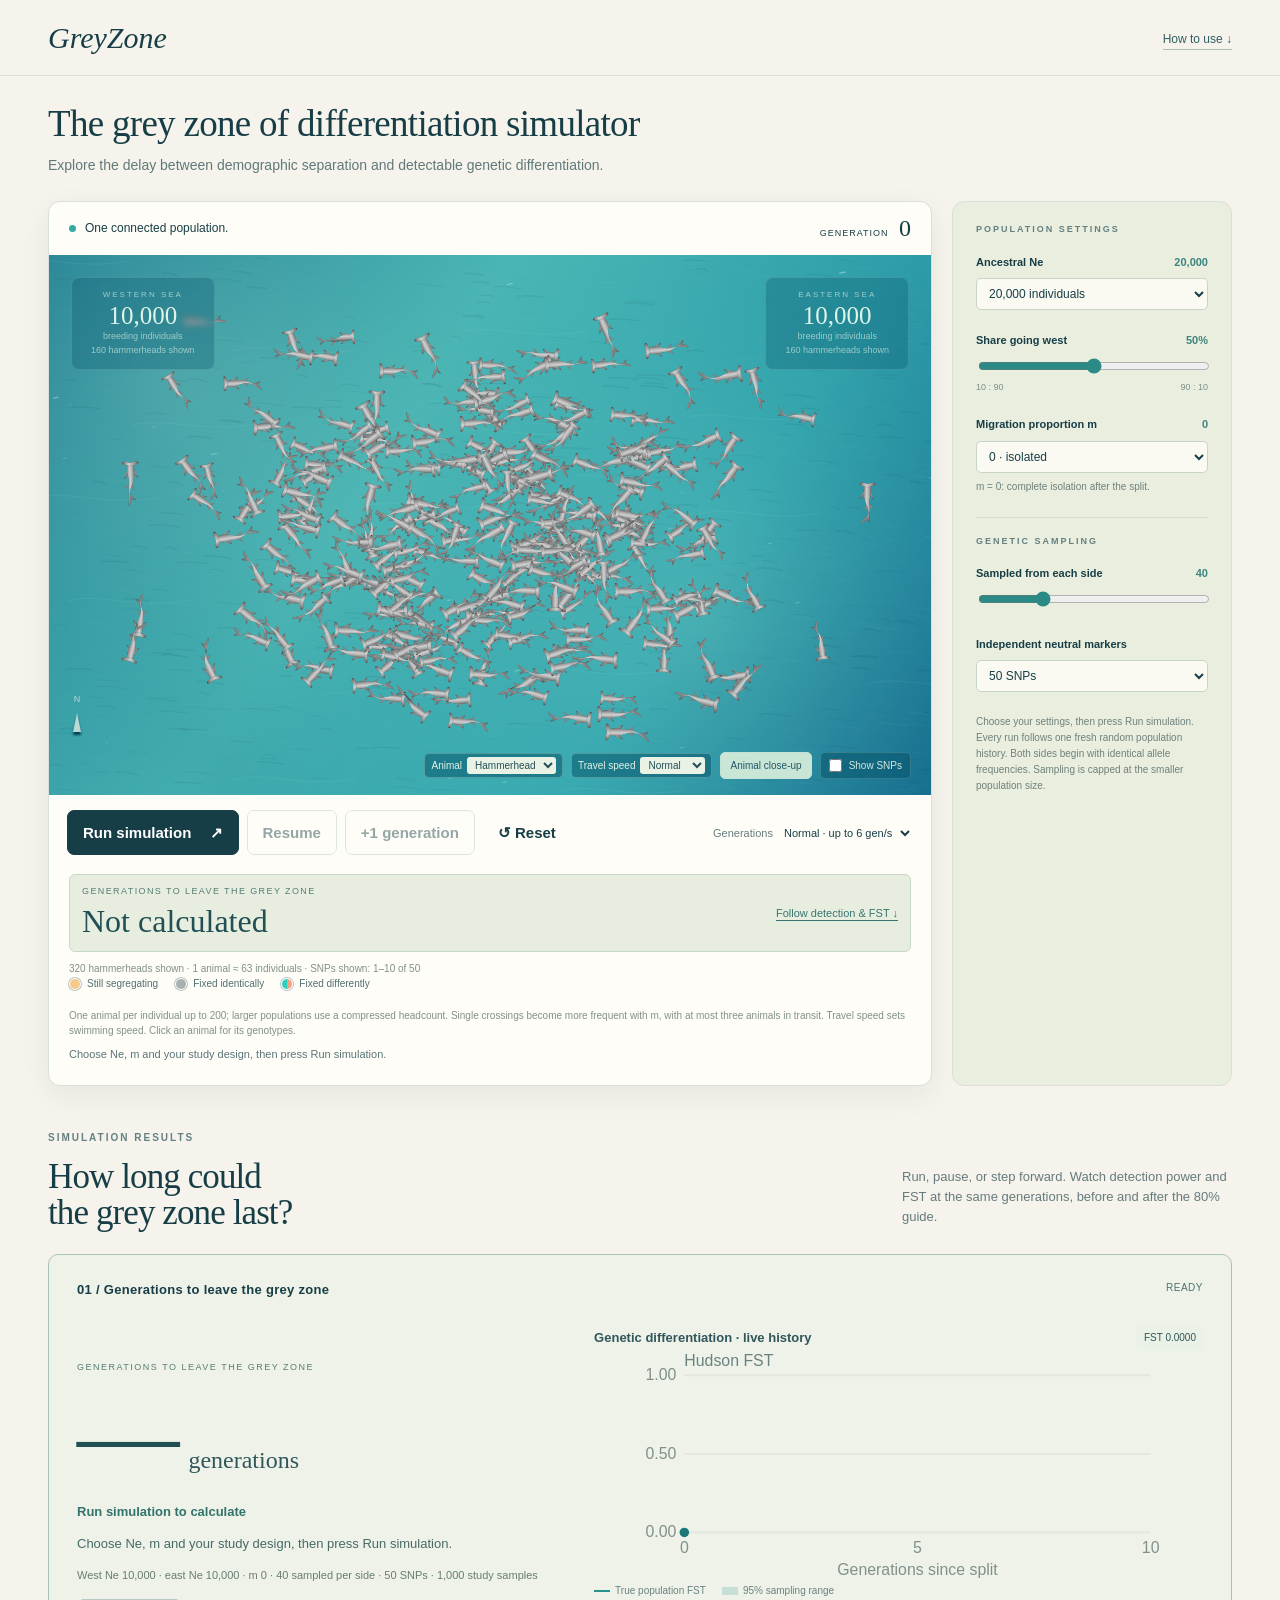
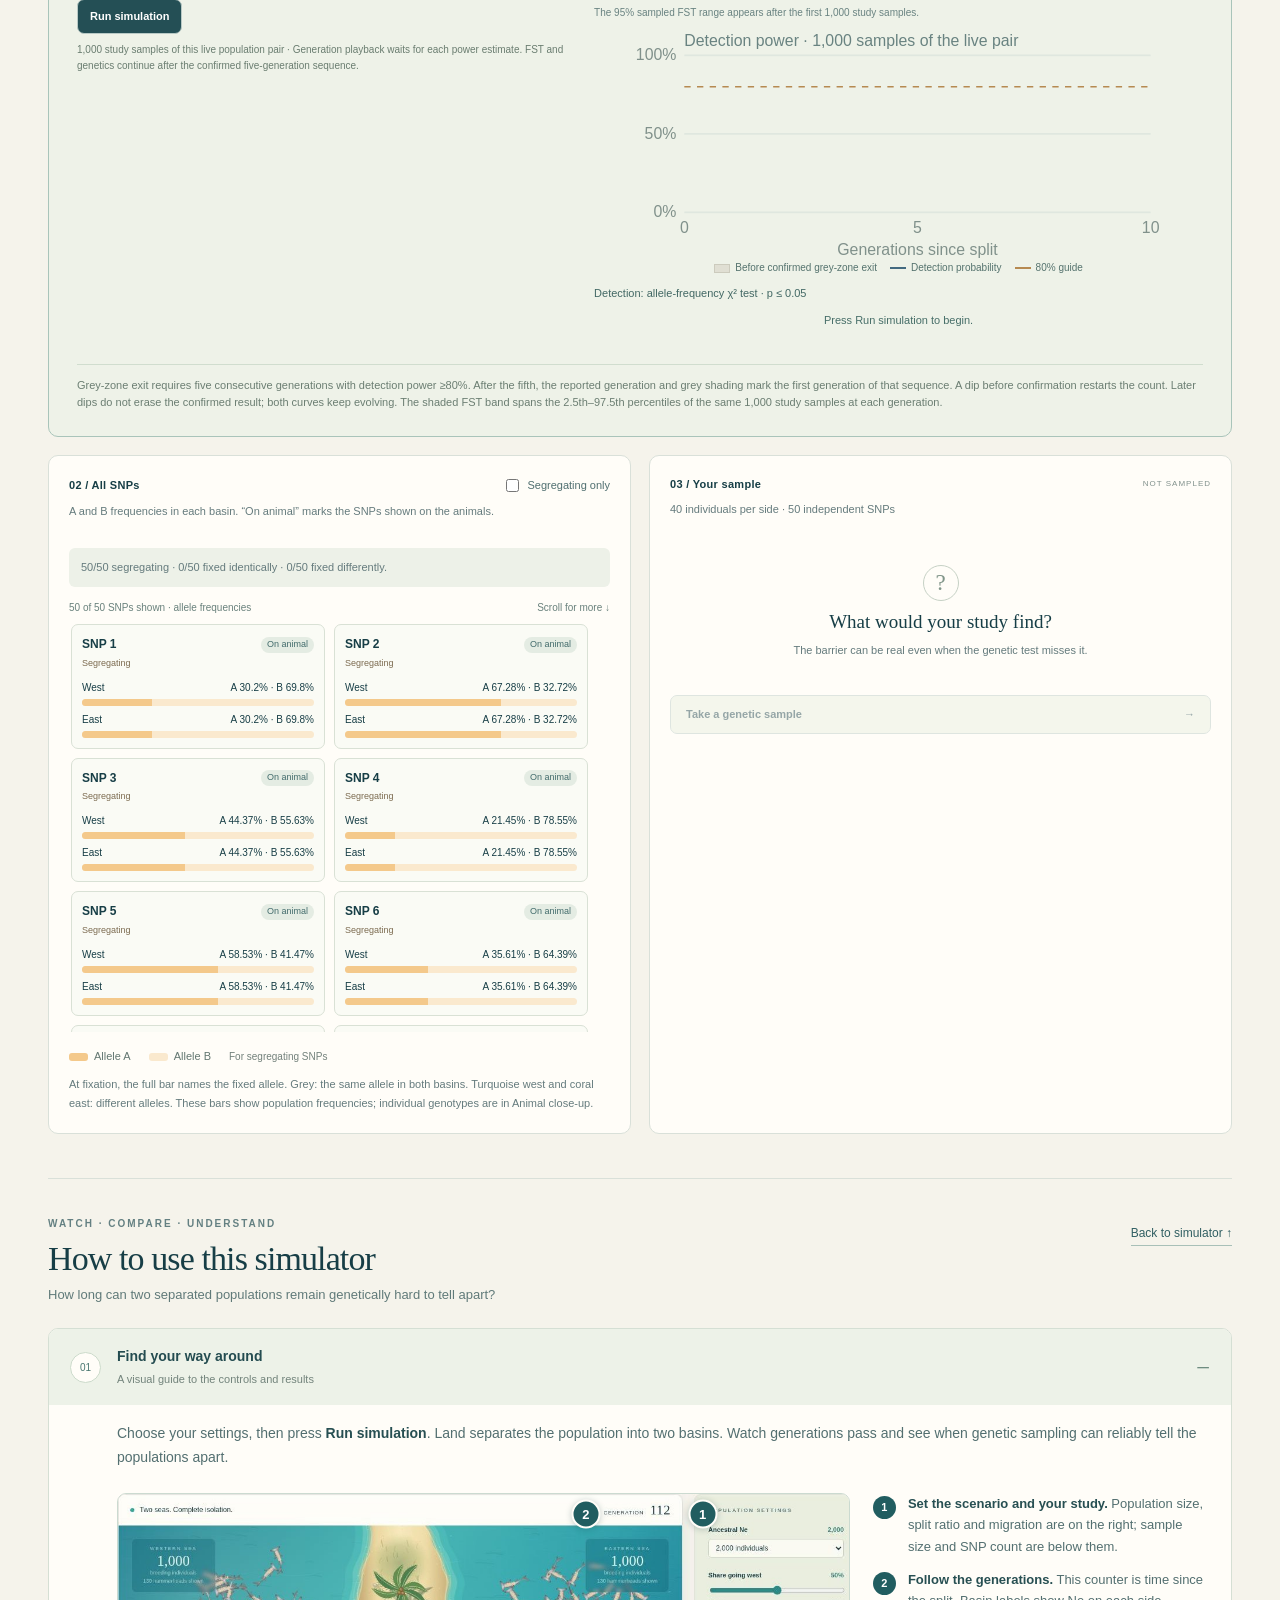
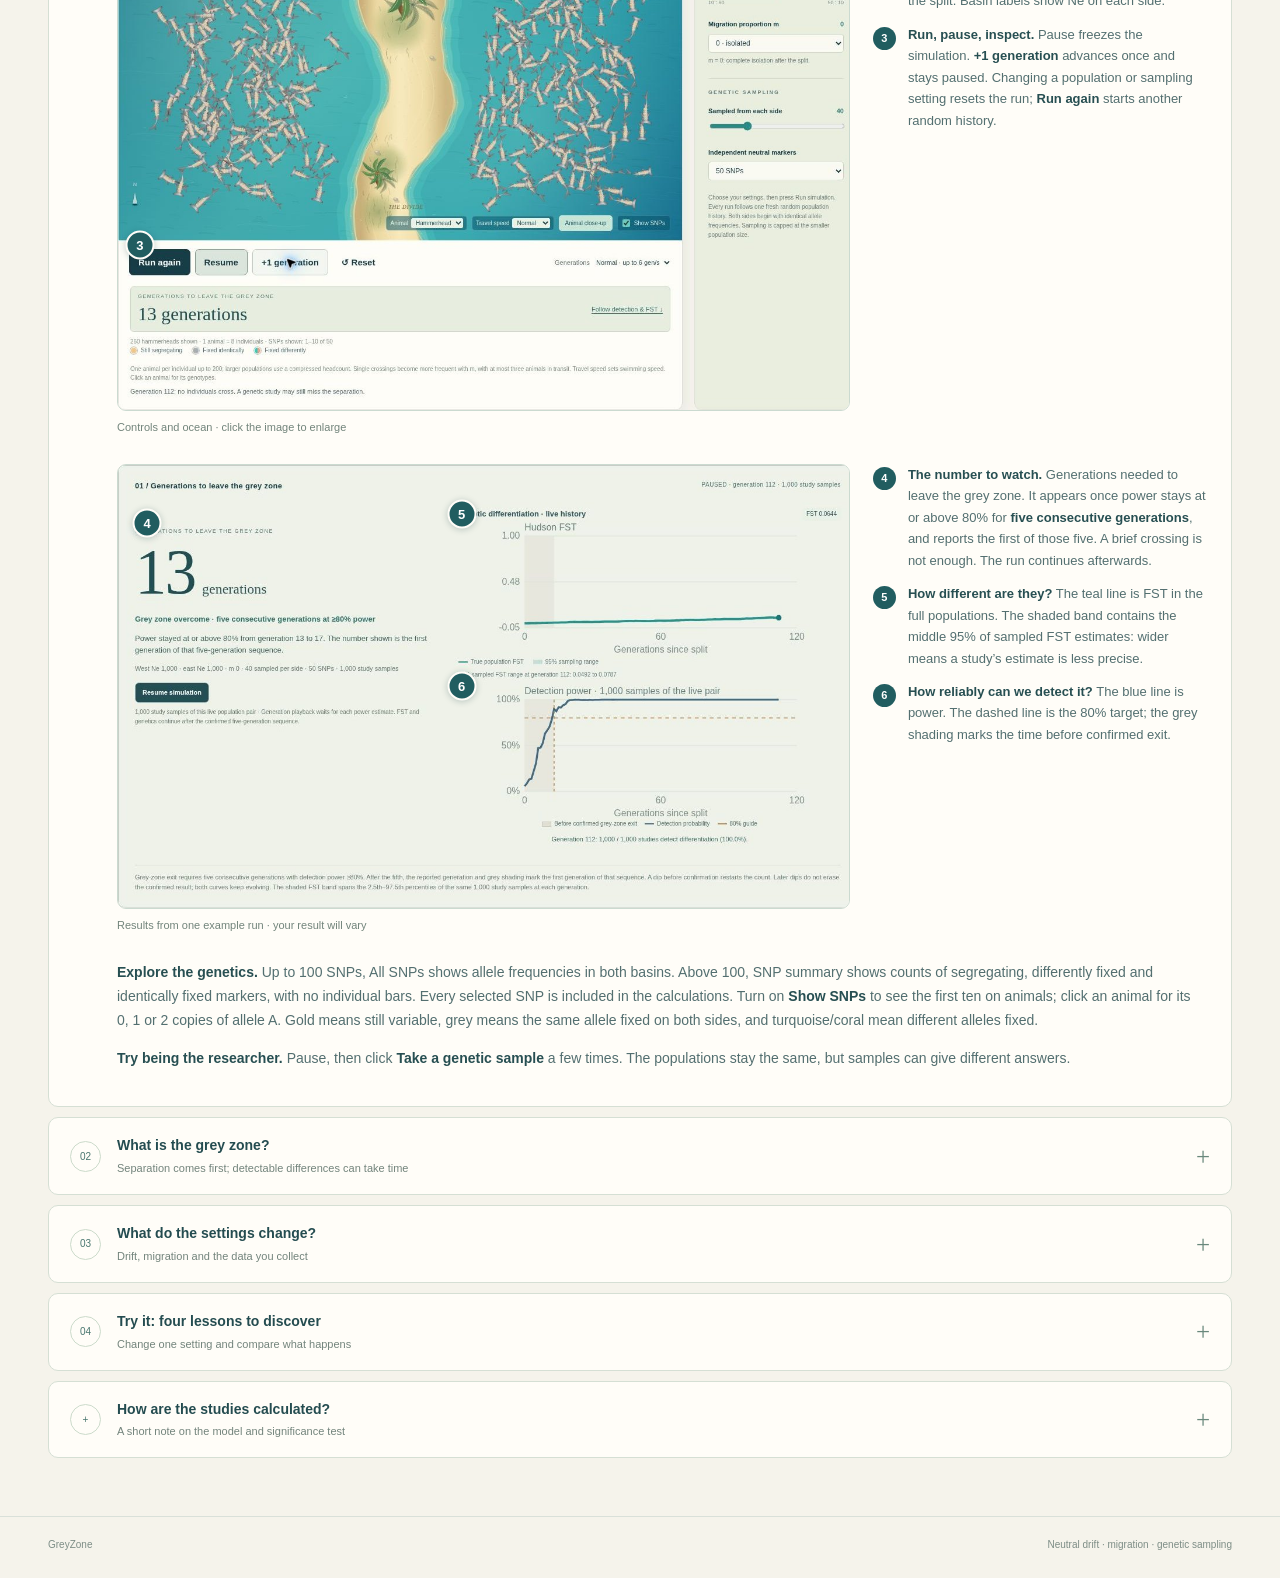
==== docs/index.html @ d9a4ea5d "Speed up repeated studies with prepared binomial draws and cached test contributions" ====
<!doctype html>
<html lang="en"><head><meta charset="utf-8"><meta name="viewport" content="width=device-width,initial-scale=1"><title>GreyZone — Population differentiation</title><meta name="description" content="Explore genetic differentiation after a population split, with neutral drift, migration and repeated genetic sampling."><link rel="stylesheet" href="styles.css?v=prepared-studies-23"><script src="model.js?v=first-snps-18" defer></script><script src="population-display.js?v=first-snps-18" defer></script><script src="shark-character.js?v=first-snps-18" defer></script><script src="fish-character.js?v=first-snps-18" defer></script><script src="marine-life.js?v=first-snps-18" defer></script><script src="animal-cache.js?v=first-snps-18" defer></script><script src="island-scene.js?v=first-snps-18" defer></script><script src="swim-motion.js?v=first-snps-18" defer></script><script src="ocean-scene.js?v=first-snps-18" defer></script><script src="power-result.js?v=first-snps-18" defer></script><script src="app.js?v=prepared-studies-23" defer></script></head>
<body><header><a class="brand" href="#">GreyZone</a><nav aria-label="Help"><a class="guide-link" href="#how-to">How to use ↓</a></nav></header>
<main><section class="sim-intro" id="simulator"><h1>The grey zone of differentiation simulator</h1><p>Explore the delay between demographic separation and detectable genetic differentiation.</p></section>
<div class="experiment"><section class="world"><div class="world-head"><div><span class="live-dot"></span><span id="phase">One connected population.</span></div><span class="generation">GENERATION <strong id="generation">0</strong></span></div><div class="sea"><canvas id="scene" role="img" aria-label="An ocean seen from above, with grey sharks swimming freely. A sandy landmass can rise to separate the sea, with a coconut palm on it."></canvas><div class="pop-label left"><span>WESTERN SEA</span><strong id="n1">10,000</strong><small>breeding individuals</small><small id="shown-west"></small></div><div class="pop-label right"><span>EASTERN SEA</span><strong id="n2">10,000</strong><small>breeding individuals</small><small id="shown-east"></small></div><div id="barrier-label" class="barrier-label" hidden>THE DIVIDE</div><div id="channel-label" class="channel-label" hidden>channel open</div><div class="ocean-compass" aria-hidden="true"><span>N</span><i></i></div><div class="sea-caption"><div class="ocean-tools"><label class="travel-control">Animal <select id="shark-design" aria-label="Animal species"><option value="hammer" selected>Hammerhead</option><option value="classic">Classic shark</option><option value="turtle">Sea turtle</option><option value="surgeon">Blue tang</option><option value="tuna">Tuna</option><option value="orca">Orca</option><option value="seal">Harbour seal</option></select></label><label class="travel-control">Travel speed <select id="travel-speed" aria-label="Animal travel speed"><option value="0.6">Relaxed</option><option value="0.95" selected>Normal</option><option value="1.6">Fast</option></select></label><button id="meet-shark" type="button" class="meet-shark" aria-pressed="false">Animal close-up</button><label class="marker-toggle"><input type="checkbox" id="show-markers"> Show SNPs</label></div></div></div><div class="playbar"><button id="split" class="primary">Run simulation <span>↗</span></button><button id="play" disabled>Play</button><button id="step" disabled>+1 generation</button><button id="reset" class="quiet">↺ Reset</button><label class="speed-label">Generations <select id="speed" aria-label="Generation playback speed"><option value="1.5">Slow · up to 1.5 gen/s</option><option value="6" selected>Normal · up to 6 gen/s</option><option value="25">Fast · up to 25 gen/s</option></select></label></div><div class="detection-summary"><div><span class="duration-label">GENERATIONS TO LEAVE THE GREY ZONE</span><strong id="power-scene-time">Not calculated</strong></div><a href="#detection-result">Follow detection & FST ↓</a></div><p id="display-scale" class="scene-footnote"></p><div class="snp-colour-legend"><span><i class="snp-swatch variable"></i> Still segregating</span><span><i class="snp-swatch shared"></i> Fixed identically</span><span><i class="snp-swatch opposite"></i> Fixed differently</span></div><p class="scene-footnote">One animal per individual up to 200; larger populations use a compressed headcount. Single crossings become more frequent with m, with at most three animals in transit. Travel speed sets swimming speed. Click an animal for its genotypes.</p><p id="story" class="story" aria-live="polite">Choose Ne, m and your study design. Run simulation starts a fresh random split history and live power estimate.</p></section>
<aside class="settings"><p class="eyebrow">POPULATION SETTINGS</p><div class="control"><label for="total">Ancestral Ne <output id="total-out"></output></label><select id="total"><option value="10">10 individuals</option><option value="20">20 individuals</option><option value="50">50 individuals</option><option value="100">100 individuals</option><option value="200">200 individuals</option><option value="500">500 individuals</option><option value="1000">1,000 individuals</option><option value="2000">2,000 individuals</option><option value="5000">5,000 individuals</option><option value="10000">10,000 individuals</option><option value="20000" selected>20,000 individuals</option><option value="50000">50,000 individuals</option><option value="100000">100,000 individuals</option><option value="200000">200,000 individuals</option><option value="500000">500,000 individuals</option></select></div><div class="control"><label for="ratio">Share going west <output id="ratio-out">50%</output></label><input id="ratio" type="range" min="10" max="90" step="10" value="50"><div class="ends"><span>10 : 90</span><span>90 : 10</span></div></div><div class="control"><label for="migration">Migration proportion m <output id="migration-out">0</output></label><select id="migration"><option value="0.000000">0 · isolated</option><option value="0.000001">0.000001 · 0.0001%</option><option value="0.000010">0.00001 · 0.001%</option><option value="0.000100">0.0001 · 0.01%</option><option value="0.001000">0.001 · 0.1%</option><option value="0.005000">0.005 · 0.5%</option><option value="0.010000">0.01 · 1%</option><option value="0.050000">0.05 · 5%</option><option value="0.100000">0.1 · 10%</option><option value="0.250000">0.25 · 25%</option><option value="0.500000">0.5 · 50%</option></select><p id="migration-note">Fraction of each population replaced by migrants per generation. 0 ≤ m &lt; 1.</p></div><div class="rule"></div><p class="eyebrow">GENETIC SAMPLING</p><div class="control"><label for="sample-size">Sampled from each side <output id="sample-out">40</output></label><input id="sample-size" type="range" min="1" max="150" step="1" value="40"></div><div class="control"><label for="loci">Independent neutral markers</label><select id="loci"><option value="1">1 SNP</option><option value="5">5 SNPs</option><option value="10">10 SNPs</option><option value="20">20 SNPs</option><option value="50" selected>50 SNPs</option><option value="100">100 SNPs</option><option value="200">200 SNPs</option><option value="500">500 SNPs</option><option value="750">750 SNPs</option><option value="1000">1,000 SNPs</option></select></div><p class="setting-note">Choose your settings, then press Run simulation. Every run follows one fresh random population history. Both sides begin with identical allele frequencies. Sampling is capped at the smaller population size.</p></aside></div>
<section class="evidence"><div class="section-title"><div><p class="eyebrow">SIMULATION RESULTS</p><h2>How long could<br>the grey zone last?</h2></div><p>Run, pause, or step forward. Watch detection power and FST at the same generations, before and after the 80% guide.</p></div><div class="evidence-grid"><article id="detection-result" class="panel power-panel"><div class="panel-top"><h3>01 / Generations to leave the grey zone</h3><span id="power-progress" class="muted" aria-live="polite">READY</span></div><div class="power-layout"><div class="power-answer"><p class="power-kicker">GENERATIONS TO LEAVE THE GREY ZONE</p><div class="duration-number"><strong id="power-time" class="power-time" aria-live="polite">—</strong><span id="power-unit" class="power-unit">generations</span></div><p id="power-status" class="power-status" aria-live="polite">Run simulation to calculate</p><p id="power-meaning" class="power-meaning">Choose Ne, m and your study design, then press Run simulation.</p><p id="power-design" class="power-design"></p><div class="power-actions"><button id="calculate-power">Run simulation</button></div><p id="power-note" class="power-note">1,000 study samples from the live pair follow the live clock. The curve continues after detection.</p></div><div class="power-figure"><div class="live-fst-heading"><strong>Genetic differentiation · live history</strong><span class="metric" id="fst-value">FST 0.0000</span></div><div id="fst-chart" class="chart" role="img" aria-label="Live-history FST over generations"></div><div class="fst-legend"><span><i class="fst-line-key"></i> True population FST</span><span><i class="fst-range-key"></i> 95% sampling range</span></div><p id="fst-interval" class="fst-interval"></p><div id="power-chart" class="chart" role="img" aria-label="Estimated probability of detecting differentiation across generations"></div><div class="power-legend"><span><i class="power-key grey"></i> Before confirmed grey-zone exit</span><span><i class="power-key curve"></i> Detection probability</span><span><i class="power-key target"></i> 80% guide</span></div><p class="detection-test">Detection: allele-frequency χ² test · p ≤ 0.05</p><p id="power-now" class="power-now">The live generation waits for 1,000 study samples from the same populations.</p></div></div><p class="power-caveat">Grey-zone exit requires five consecutive generations with detection power ≥80%. After the fifth, the reported generation and grey shading mark the first generation of that sequence. A dip before confirmation restarts the count. Later dips do not erase the confirmed result; both curves keep evolving. The shaded FST band spans the 2.5th–97.5th percentiles of the same 1,000 study samples at each generation.</p></article><article class="panel snp-panel" id="snp-panel"><div class="panel-top"><h3 id="snp-panel-title">02 / All SNPs</h3><label class="snp-filter" id="snp-filter-control"><input type="checkbox" id="segregating-only"> Segregating only</label></div><p id="snp-intro">A and B frequencies in each basin. “On animal” marks the SNPs shown on the animals.</p><p id="sorting-status" class="snp-summary" aria-live="polite"></p><div id="snp-state-summary" class="snp-aggregate" role="group" aria-label="Counts of SNP states across all selected markers" hidden><div class="snp-total" id="snp-summary-total"></div><div class="snp-state-count"><i class="state-ball segregating" aria-hidden="true"></i><div><strong id="snp-segregating-count">0</strong><span>Segregating</span><small>Variable within at least one population</small></div></div><div class="snp-state-count"><i class="state-ball opposite" aria-hidden="true"></i><div><strong id="snp-opposite-count">0</strong><span>Fixed differently</span><small>Different alleles fixed on the two sides</small></div></div><div class="snp-state-count"><i class="state-ball shared" aria-hidden="true"></i><div><strong id="snp-shared-count">0</strong><span>Fixed identically</span><small>The same allele fixed on both sides</small></div></div></div><div id="snp-details"><div class="snp-list-heading"><span id="snp-list-count"></span><span>Scroll for more ↓</span></div><div id="snp-frequencies" class="snp-grid" role="region" aria-label="Allele frequencies for all SNPs" tabindex="0"></div><p id="snp-empty" class="snp-empty" hidden>No segregating SNPs at this generation.</p><div class="frequency-key"><span><i class="frequency-swatch allele-a"></i> Allele A</span><span><i class="frequency-swatch allele-b"></i> Allele B</span><span class="frequency-key-note">For segregating SNPs</span></div><p class="snp-help">At fixation, the full bar names the fixed allele. Grey: the same allele in both basins. Turquoise west and coral east: different alleles. These bars show population frequencies; individual genotypes are in Animal close-up.</p></div></article><article class="panel sample-panel"><div class="panel-top"><h3>03 / Your sample</h3><span id="sample-generation" class="muted">NOT SAMPLED</span></div><p id="sample-description">40 individuals per side · 50 independent SNPs</p><div class="sample-result" id="sample-result"><span class="sample-icon">?</span><strong>What would your study find?</strong><p>The barrier can be real even when the genetic test misses it.</p></div><button id="take-sample" class="sample-button" disabled>Take a genetic sample <span>→</span></button><div id="sample-history" class="sample-history" aria-live="polite"></div></article></div></section>
<section class="tutorial" id="how-to" aria-labelledby="tutorial-title">
<div class="tutorial-heading"><div><p class="eyebrow">WATCH · COMPARE · UNDERSTAND</p><h2 id="tutorial-title">How to use this simulator</h2><p>How long can two separated populations remain genetically hard to tell apart?</p></div><a class="guide-return" href="#simulator">Back to simulator ↑</a></div>
<details class="guide-step" open><summary><span class="guide-number" aria-hidden="true">01</span><span><strong>Find your way around</strong><small>A visual guide to the controls and results</small></span></summary>
<div class="guide-body">
<p>Choose your settings, then press <strong>Run simulation</strong>. Land separates the population into two basins. Watch generations pass and see when genetic sampling can reliably tell the populations apart.</p>
<div class="guide-walkthrough"><figure class="guide-screen"><a href="assets/tutorial/interface.jpg" target="_blank" rel="noopener" aria-label="Enlarge the simulator controls screenshot"><img src="assets/tutorial/interface.jpg" width="1252" height="885" loading="lazy" alt="Simulator ocean and controls, with numbered labels for settings, generation counter and playback buttons."><span class="guide-pin" style="left:80%;top:4%" aria-hidden="true">1</span><span class="guide-pin" style="left:64%;top:4%" aria-hidden="true">2</span><span class="guide-pin" style="left:3%;top:68%" aria-hidden="true">3</span></a><figcaption>Controls and ocean · click the image to enlarge</figcaption></figure>
<ol class="guide-callouts">
<li><strong>Set the scenario and your study.</strong> Population size, split ratio and migration are on the right; sample size and SNP count are below them.</li>
<li><strong>Follow the generations.</strong> This counter is time since the split. Basin labels show Ne on each side.</li>
<li><strong>Run, pause, inspect.</strong> Pause freezes the simulation. <strong>+1 generation</strong> advances once and stays paused. Changing a population or sampling setting resets the run; <strong>Run again</strong> starts another random history.</li>
</ol></div>
<div class="guide-walkthrough"><figure class="guide-screen"><a href="assets/tutorial/results.jpg" target="_blank" rel="noopener" aria-label="Enlarge the results screenshot"><img src="assets/tutorial/results.jpg" width="1252" height="758" loading="lazy" alt="Results from one example run, showing the detected grey-zone duration, population FST with sampling range, and detection power crossing the 80 percent guide."><span class="guide-pin" style="left:4%;top:13%" aria-hidden="true">4</span><span class="guide-pin" style="left:47%;top:11%" aria-hidden="true">5</span><span class="guide-pin" style="left:47%;top:50%" aria-hidden="true">6</span></a><figcaption>Results from one example run · your result will vary</figcaption></figure>
<ol class="guide-callouts" start="4">
<li><strong>The number to watch.</strong> Generations needed to leave the grey zone. It appears once power stays at or above 80% for <strong>five consecutive generations</strong>, and reports the first of those five. A brief crossing is not enough. The run continues afterwards.</li>
<li><strong>How different are they?</strong> The teal line is FST in the full populations. The shaded band contains the middle 95% of sampled FST estimates: wider means a study’s estimate is less precise.</li>
<li><strong>How reliably can we detect it?</strong> The blue line is power. The dashed line is the 80% target; the grey shading marks the time before confirmed exit.</li>
</ol></div>
<p><strong>Explore the genetics.</strong> Up to 100 SNPs, All SNPs shows allele frequencies in both basins. Above 100, SNP summary shows counts of segregating, differently fixed and identically fixed markers, with no individual bars. Every selected SNP is included in the calculations. Turn on <strong>Show SNPs</strong> to see the first ten on animals; click an animal for its 0, 1 or 2 copies of allele A. Gold means still variable, grey means the same allele fixed on both sides, and turquoise/coral mean different alleles fixed.</p>
<p><strong>Try being the researcher.</strong> Pause, then click <strong>Take a genetic sample</strong> a few times. The populations stay the same, but samples can give different answers.</p>
</div></details>
<details class="guide-step"><summary><span class="guide-number" aria-hidden="true">02</span><span><strong>What is the grey zone?</strong><small>Separation comes first; detectable differences can take time</small></span></summary>
<div class="guide-body">
<p><strong>Before separation,</strong> the two regions form one connected population. Individuals move between them, so they are not demographically independent.</p>
<p><strong>After complete separation (m = 0),</strong> each population depends on its own reproduction and survival rather than immigration from the other. They are <strong>demographically independent</strong>, but initially still have identical allele frequencies.</p>
<p>Genetic drift gradually creates differences. Those differences may remain too small for a study to detect reliably. <strong>This delay between demographic independence and detectable genetic differentiation is the grey zone.</strong> Its duration depends on how populations evolve and how we sample them.</p>
<p>When migration continues, the populations remain partly connected. Limited exchange can maintain genetic similarity even when their demographic dynamics are largely independent. A small migration fraction alone does not establish demographic independence.</p>
<dl class="guide-terms">
<div><dt>FST measures differentiation</dt><dd>Near 0, the gene pools have similar allele frequencies. Higher values mean stronger differentiation. At 1, variation within populations is absent while some SNPs differ between them; other SNPs may be fixed identically.</dd></div>
<div><dt>Power measures detection</dt><dd>Each generation, 1,000 studies sample the populations using your chosen individuals and SNPs. Power of 80% means about 800 detect a significant difference. It describes repeated studies, not how confident one particular result is.</dd></div>
<div><dt>The grey zone is the detection lag</dt><dd>After isolation, populations can be demographically independent while their neutral genetic differences remain difficult to detect. Here we track the wait until the five-generation 80% power criterion is met.</dd></div>
<div><dt>Small differences can be detectable</dt><dd>There is no universal FST threshold for significance. With enough data, even a small difference can be detected reliably. Differentiation and the ability to detect it are different quantities.</dd></div>
</dl>
<h3 class="guide-test-title">How does a study detect differentiation?</h3>
<p>Each study compares allele counts between the populations using an <strong>approximate Pearson chi-square test</strong>, combining evidence across the independent SNPs. It asks whether the differences are larger than expected from sampling alone if the populations had identical allele frequencies. A study detects a significant difference when <strong>p ≤ 0.05</strong>.</p>
<p><strong>FST measures the amount of differentiation; the test assesses the evidence for a difference.</strong> Power is the percentage of the 1,000 studies obtaining a significant result.</p>
<p class="guide-takeaway"><strong>A barrier need not produce an immediate genetic signal.</strong> A non-significant result does not prove populations are connected. Conversely, a significant difference alone does not prove demographic independence.</p>
</div></details>
<details class="guide-step"><summary><span class="guide-number" aria-hidden="true">03</span><span><strong>What do the settings change?</strong><small>Drift, migration and the data you collect</small></span></summary>
<div class="guide-body">
<table class="guide-parameters"><caption>Ne and m shape the populations; samples and SNPs shape your ability to tell them apart.</caption><thead><tr><th scope="col">Setting</th><th scope="col">What to watch</th></tr></thead><tbody>
<tr><th scope="row">Ancestral Ne</th><td>Effective population size: smaller populations experience stronger random drift. This is the <strong>total before the split</strong>: 100 at 50:50 gives 50 per basin; 50,000 gives 25,000 per basin. Ne need not equal the number of animals counted in nature.</td></tr>
<tr><th scope="row">Share going west</th><td>How the total is divided. An unequal split makes drift stronger on the smaller side.</td></tr>
<tr><th scope="row">Migration m</th><td>The fraction of each basin’s gene pool coming from the other each generation. <strong>0 = no gene flow; 0.01 = 1%</strong>. More exchange generally keeps frequencies closer.</td></tr>
<tr><th scope="row">Sampled from each side</th><td>Individuals in each study, rather than the whole population. More individuals generally give more precise estimates and greater power. The smaller basin limits the sample size.</td></tr>
<tr><th scope="row">Independent neutral markers</th><td>SNPs analysed in each study. More informative, independent markers generally increase power. These markers track neutral genetic variation, not adaptation.</td></tr>
</tbody></table>
<p class="guide-takeaway"><strong>Ne and m work together.</strong> At the same migration fraction, drift is weaker in a large population, so migration can more easily keep the gene pools similar. The same m can therefore give very different outcomes at different Ne.</p>
</div></details>
<details class="guide-step"><summary><span class="guide-number" aria-hidden="true">04</span><span><strong>Try it: four lessons to discover</strong><small>Change one setting and compare what happens</small></span></summary>
<div class="guide-body">
<ol class="guide-experiments">
<li><h3>Tiny versus large populations</h3><p><strong>Compare ancestral Ne = 100 and 50,000.</strong> Use a 50:50 split, m = 0, 20 sampled per side and 20 SNPs. Pause each run around generation 50 and compare FST and power. In the tiny populations, drift should create differences much faster; large populations can stay genetically similar long after isolation. Then continue and watch the detection lag.</p></li>
<li><h3>Let migrants through</h3><p>Set ancestral Ne = <strong>1,000</strong>, 50:50, 20 sampled per side and 20 SNPs. Compare <strong>m = 0, 0.01 and 0.05</strong>. Watch how mixing can hold FST down and delay detection. Try those same fractions at Ne = 50,000: weaker drift makes gene flow harder to overcome. The 80% target may remain unreached.</p></li>
<li><h3>Collect more individuals</h3><p>Use ancestral Ne = <strong>1,000</strong>, 50:50, m = 0 and 20 SNPs. Compare <strong>5 and 100 sampled per side</strong>. Larger samples generally narrow the FST band and reach high power sooner. Collecting more data helps reveal divergence; it does not make the populations diverge faster.</p></li>
<li><h3>Read more of the genome</h3><p>Keep ancestral Ne = <strong>1,000</strong>, 50:50 and m = 0, with 20 sampled per side. Compare <strong>5 and 100 SNPs</strong>. More independent markers generally improve detection. Then reduce the sample to 5: many SNPs do not always compensate for very few individuals.</p></li>
</ol>
<p><strong>Repeat, rather than expect an exact number.</strong> Every run has a new random history. Compare the overall patterns across several runs. For large populations, you can see the lesson before reaching fixation—or even the power target.</p>
<p class="guide-takeaway"><strong>The question to take away:</strong> given this population size, gene flow and study design, how long could isolation remain genetically hard to detect?</p>
</div></details>
<details class="guide-step guide-methods"><summary><span class="guide-number" aria-hidden="true">+</span><span><strong>How are the studies calculated?</strong><small>A short note on the model and significance test</small></span></summary><div class="guide-body">
<p>The simulator follows one pair of neutral diploid populations with constant sizes, independent biallelic SNPs and no mutation. Migration mixes allele frequencies before random drift each generation.</p>
<p>Each of the 1,000 studies draws the selected sample size from each basin and uses all selected SNPs. Sampled FST uses Hudson’s estimator; significance uses an approximate Pearson chi-square test of allele counts at p ≤ 0.05. This is not a permutation test of FST. Power is the fraction of significant studies. Sampling noise can give slightly negative FST estimates, and occasional significant results even at the identical starting state. Very small samples and rare alleles can make the approximate test less reliable.</p>
<p>The FST band spans the 2.5th–97.5th percentiles of those studies. It describes sampling variation around this population history, not the range of possible evolutionary histories.</p>
</div></details>
</section></main><footer><span>GreyZone</span><span>Neutral drift · migration · genetic sampling</span></footer></body></html>
---- docs/styles.css ----
:root{--ink:#173e46;--muted:#657b7d;--paper:#f5f3eb;--teal:#35a9a3;--coral:#e88d76;--line:#d9e0d9;--font:Arial,Helvetica,sans-serif}*{box-sizing:border-box}body{margin:0;background:var(--paper);color:var(--ink);font:15px/1.55 var(--font)}button,select,input{font:inherit}button,a,select,input{touch-action:manipulation}button{cursor:pointer;border:1px solid #b8c9c5;border-radius:7px;padding:10px 15px;background:#fffefa;color:var(--ink);font-weight:600;transition:background .15s}button:hover{background:#e6eee6}button:disabled{cursor:default;opacity:.45}button:focus-visible,a:focus-visible,input:focus-visible,select:focus-visible,summary:focus-visible{outline:3px solid #c77548;outline-offset:4px}header,main,footer{max-width:1440px;margin:auto;padding:0 48px}header{height:94px;display:flex;align-items:center;justify-content:space-between;border-bottom:1px solid var(--line)}.brand{font:italic 30px Georgia,serif;text-decoration:none;color:var(--ink)}.brand span{display:inline-block;font:9px var(--font);letter-spacing:2px;margin-left:22px;color:var(--muted)}.draft{font-size:10px;letter-spacing:1.7px;border:1px solid #cbd5cb;border-radius:30px;padding:5px 12px}.intro{padding:44px 0 34px;display:flex;justify-content:space-between;align-items:center}.eyebrow{font-size:10px;font-weight:bold;letter-spacing:2px;margin:0 0 14px;color:#648082}h1,h2{font:normal 66px/1.03 Georgia,serif;letter-spacing:-2px;margin:0 0 15px}h2{font-size:35px;letter-spacing:-.9px}.lede{font-size:18px;color:#567276;margin:0}.intro-note{display:flex;align-items:center;gap:18px;font:italic 18px/1.6 Georgia,serif;color:#6a7e77;padding-right:35px}.note-line{height:65px;width:1px;background:#baccc0;transform:rotate(18deg)}.experiment{display:grid;grid-template-columns:minmax(0,1fr) 286px;gap:22px}.world{border-radius:12px;background:#fffdf7;border:1px solid var(--line);overflow:hidden}.world-head{padding:15px 20px;display:flex;justify-content:space-between;align-items:center;font-size:12px}.live-dot{display:inline-block;width:7px;height:7px;border-radius:50%;background:var(--teal);margin-right:9px}.generation{font-size:9px;letter-spacing:1px}.generation strong{font:24px Georgia,serif;margin-left:7px;letter-spacing:0}.sea{height:354px;position:relative;background:#8bc7c4;overflow:hidden}#scene{display:block;width:100%;height:100%}.pop-label{position:absolute;top:24px;color:#1d555e;pointer-events:none;display:flex;flex-direction:column;text-align:center;width:34%;text-shadow:0 1px 8px #c5e4df}.pop-label.left{left:3%}.pop-label.right{right:3%}.pop-label span{font-size:9px;letter-spacing:2px}.pop-label strong{font:26px Georgia,serif;line-height:1.3}.pop-label small{font-size:10px}.barrier-label{position:absolute;top:50px;left:50%;font-size:8px;letter-spacing:2px;writing-mode:vertical-rl;transform:translateX(-50%);color:#70734e}.channel-label{position:absolute;top:52%;left:50%;transform:translate(-50%,-50%);padding:3px 8px;background:#cce5dfd9;border-radius:20px;white-space:nowrap;font:italic 11px Georgia,serif;color:#30676d}.sea-caption{position:absolute;bottom:12px;left:15px;right:15px;text-align:center;font-size:10px;color:#285f68;pointer-events:none}.playbar{padding:15px 18px 9px;display:flex;align-items:center;gap:8px;flex-wrap:wrap}.primary{background:var(--ink);border-color:var(--ink);color:#fff}.primary:hover{background:#265761}.primary span{margin-left:14px}.quiet{border:0;background:transparent}.speed-label{margin-left:auto;font-size:11px;color:var(--muted)}.speed-label select{font-size:11px;background:transparent;border:none;color:var(--ink);padding:4px}.story{margin:0;padding:8px 20px 18px;font-size:12px;min-height:54px;color:#5a7478}.settings{padding:21px 23px;border:1px solid var(--line);border-radius:12px;background:#eeeee4}.settings .eyebrow{font-size:9px;margin-bottom:17px}.control{margin-bottom:17px}.control label{display:flex;justify-content:space-between;align-items:center;font-size:11px;font-weight:bold;margin-bottom:7px}.control output{font-size:11px;color:#3c857f}.control select{width:100%;padding:7px 8px;background:#fafaf3;border:1px solid #c9d4c9;border-radius:5px;font-size:12px;color:var(--ink)}input[type=range]{width:100%;accent-color:#2b8a86;height:16px}.ends{display:flex;justify-content:space-between;font-size:9px;color:#7d8e86}.control p,.setting-note{font-size:10px;color:#6e817b;margin:6px 0 0;line-height:1.6}.rule{height:1px;background:#d4dccf;margin:17px 0}.evidence{padding:44px 0}.section-title{display:flex;justify-content:space-between;align-items:end;margin-bottom:23px}.section-title h2{margin:0}.section-title>p{max-width:330px;font-size:13px;color:var(--muted);margin:0 0 4px}.evidence-grid{display:grid;grid-template-columns:1fr .9fr 1.15fr;gap:18px}.panel{padding:20px;border:1px solid var(--line);border-radius:10px;background:#fffdf8;min-width:0}.panel-top{display:flex;align-items:center;justify-content:space-between;gap:8px}.panel h3{font-size:11px;letter-spacing:.3px;margin:0}.panel>p{font-size:11px;color:var(--muted);min-height:32px;margin:8px 0 8px}.metric{font-size:10px;background:#eaf1e7;padding:4px 7px;border-radius:4px;white-space:nowrap}.muted{font-size:8px;color:#81918c;letter-spacing:1px}.chart{height:145px;margin-top:5px}.chart svg{width:100%;height:100%;overflow:visible}.marker-rows{font-size:9px;margin-top:14px}.marker-rows>div{display:flex;align-items:center;gap:8px;margin-top:8px}.marker-rows span{width:83px}.marker-rows b{font-weight:normal;width:29px;text-align:right}.allele-bar{flex:1;background:var(--coral);border-radius:3px;height:6px;overflow:hidden}.allele-bar i{display:block;background:var(--teal);height:100%;width:50%}.sample-result{height:150px;display:flex;flex-direction:column;align-items:center;justify-content:center;text-align:center;padding:0 8px}.sample-icon{width:36px;height:36px;border:1px solid #c6d1c5;color:#809589;border-radius:50%;font:23px Georgia,serif;display:grid;place-items:center;margin-bottom:10px}.sample-result strong{font:19px/1.2 Georgia,serif}.sample-result p{font-size:11px;color:var(--muted);margin:8px 0}.sample-result.detected strong{color:#287c75}.sample-result.missed strong{color:#8b7968}.sample-button{width:100%;font-size:11px;display:flex;justify-content:space-between;margin-top:4px;background:#e8efdf}.sample-history{font-size:10px;min-height:28px;margin-top:10px;color:var(--muted)}.power-bottom{margin-top:14px;display:flex;flex-direction:column;gap:7px}.power-bottom button{font-size:11px;padding:8px 10px}.power-bottom p{font-size:9px;line-height:1.6;color:var(--muted);margin:0;min-height:30px}.explainer{border-top:1px solid var(--line);display:grid;grid-template-columns:1fr 1.7fr;gap:70px;padding:43px 0 55px}.explainer>div>p{font-size:13px;color:#5b7374;margin:0 0 15px;max-width:690px}.explainer summary{font-size:12px;cursor:pointer;margin:18px 0}.explainer details p{font-size:12px;color:#617575}.references a{color:#48817e}.references{font-size:10px!important;margin-top:20px!important}footer{border-top:1px solid var(--line);display:flex;justify-content:space-between;padding-top:20px;padding-bottom:25px;color:#7d8d86;font-size:10px}@media(min-width:1500px){.sea{height:400px}}@media(max-width:1050px){header,main,footer{padding-left:25px;padding-right:25px}.experiment{grid-template-columns:minmax(0,1fr) 250px}.settings{padding:18px}.evidence-grid{grid-template-columns:1fr 1fr}.power-panel{grid-column:1/-1}.power-panel .chart{height:180px}.intro-note{font-size:15px;padding:0}.section-title>p{max-width:230px}.sea{height:380px}}@media(max-width:720px){header{height:75px}.brand span{display:none}.intro{padding-top:32px}.intro-note{display:none}h1{font-size:56px}.experiment{display:flex;flex-direction:column}.settings{display:grid;grid-template-columns:1fr 1fr;gap:0 20px}.settings>.eyebrow,.settings>.rule,.setting-note{grid-column:1/-1}.world-head{padding:12px}.sea{height:330px}.playbar{padding:12px;gap:6px}.playbar button{font-size:11px;padding:9px}.speed-label{margin-left:0}.evidence-grid{grid-template-columns:1fr}.power-panel{grid-column:auto}.section-title{display:block}.section-title>p{max-width:none;margin-top:15px}.explainer{grid-template-columns:1fr;gap:12px}h2{font-size:31px}footer{gap:20px}.draft{font-size:8px}.pop-label strong{font-size:23px}}

/* Aerial ocean scene */
header,main,footer{max-width:1520px}.intro{padding:32px 0 28px}h1{font-size:62px}.experiment{grid-template-columns:minmax(0,1fr) 280px;gap:20px}.world{box-shadow:0 9px 30px #123f4610}.sea{height:540px;background:#086e88}.world-head{padding:13px 20px}.pop-label{top:22px;width:auto;min-width:140px;padding:11px 19px;border:1px solid #c8f5e329;border-radius:8px;background:#043f5b24;color:#def4e9;text-shadow:none;backdrop-filter:blur(3px)}.pop-label.left{left:22px}.pop-label.right{right:22px}.pop-label span{color:#d1ebe3b5;font-size:8px;letter-spacing:2px}.pop-label strong{font:25px Georgia,serif}.pop-label small{font-size:9px;color:#c9e5dfb5}.barrier-label{top:auto;bottom:52px;left:51%;writing-mode:horizontal-tb;font:italic 10px Georgia,serif;letter-spacing:.5px;color:#766b48;white-space:nowrap;pointer-events:none}.channel-label{top:56.5%;font:italic 10px Georgia,serif;background:#044f6477;color:#b1ede6;pointer-events:none}.sea-caption{bottom:16px;left:20px;right:20px;display:flex;align-items:center;justify-content:space-between;gap:15px;color:#b5d8d6;font-size:10px;text-align:left;pointer-events:none}.sea-caption>span{font:italic 12px Georgia,serif;letter-spacing:.2px}.marker-toggle{display:flex;align-items:center;gap:7px;pointer-events:auto;font-size:10px;background:#063d5355;padding:5px 8px;border:1px solid #b2dfcf35;border-radius:5px;cursor:pointer;color:#d2e9e0}.marker-toggle input{accent-color:#66cbbb;margin:0}.scene-footnote{padding:7px 20px 0;margin:0;color:#80918a;font-size:10px}.story{min-height:46px;font-size:11px;padding-top:7px}.settings{background:#eaeedf}.settings .control{margin-bottom:22px}.ocean-compass{position:absolute;left:24px;bottom:63px;display:flex;flex-direction:column;align-items:center;gap:6px;color:#b6d8d7;font-size:9px;pointer-events:none}.ocean-compass i{width:0;height:0;border-left:4px solid transparent;border-right:4px solid transparent;border-bottom:19px solid #bad9d5;filter:drop-shadow(0 3px 1px #003e56)}.marker-explanation{font-size:9px;line-height:1.5;color:#7a8c86;margin:0 0 9px}.marker-rows>div{margin-top:8px}@media(min-width:1500px){.sea{height:590px}}@media(max-width:1050px){.experiment{grid-template-columns:minmax(0,1fr) 250px}.sea{height:520px}.pop-label{padding:9px 12px;min-width:110px}.pop-label.left{left:15px}.pop-label.right{right:15px}}@media(max-width:720px){.experiment{display:flex}.sea{height:470px}.pop-label{top:16px;padding:8px 10px;min-width:98px}.pop-label.left{left:12px}.pop-label.right{right:12px}.pop-label strong{font-size:22px}.sea-caption>span{max-width:125px;font-size:10px}.sea-caption{left:12px;right:12px}.marker-toggle{font-size:9px}.ocean-compass{left:17px}.scene-footnote{line-height:1.6}.intro{padding-top:28px}h1{font-size:54px}.settings .control{margin-bottom:17px}}

.ocean-tools{display:flex;align-items:center;gap:8px;pointer-events:auto}.meet-shark{font-size:10px;font-weight:normal;background:#d4ecdaed;color:#235866;border:1px solid #c5e2d8;border-radius:5px;padding:5px 9px;cursor:pointer}.meet-shark:hover,.meet-shark[aria-pressed=true]{background:#f3f5df}.marker-toggle{white-space:nowrap}@media(max-width:720px){.sea-caption>span{display:none}.sea-caption{justify-content:flex-end}.meet-shark{font-size:9px}.ocean-tools{gap:6px}}

.travel-control{display:flex;align-items:center;gap:5px;white-space:nowrap;font-size:10px;color:#e3f2e8;background:#07536a88;border:1px solid #b2dfcf55;border-radius:5px;padding:3px 6px}.travel-control select{font-size:10px;color:#214f59;background:#eaf2e5;border:0;border-radius:3px;padding:2px 4px}.ocean-tools{flex-wrap:wrap;justify-content:flex-end}.sea-caption>span{flex-shrink:0}.pop-label{background:#07556a4d}.sea-caption{color:#e1f1e3}.marker-toggle{background:#07536a88}@media(max-width:1050px){.sea-caption>span{display:none}}@media(max-width:720px){.travel-control,.travel-control select{font-size:9px}.ocean-tools{gap:5px}.sea-caption{bottom:12px}.marker-toggle{padding:5px}.meet-shark{padding:5px 7px}}

/* Put the time-to-detection result first, with a labelled finite calculation. */
.evidence-grid{grid-template-columns:1fr 1fr}.power-panel{grid-column:1/-1;border:1px solid #a9c4ba;background:#eef2e8;padding:25px 28px}.power-panel h3{font-size:13px}.power-panel .muted{font-size:10px;color:#4d7372;letter-spacing:.5px}.power-layout{display:grid;grid-template-columns:1fr 1.25fr;gap:30px;margin-top:20px;align-items:center}.power-kicker{font-size:9px;letter-spacing:1.5px;color:#577d73;margin:0 0 8px}.power-time{display:block;font:46px/1.08 Georgia,serif;letter-spacing:-1px;color:#214f54}.power-meaning{font-size:13px;line-height:1.6;margin:12px 0;color:#476a66}.power-design{font-size:11px;color:#687d72;margin:0 0 15px}.power-actions{display:flex;align-items:center;gap:10px;flex-wrap:wrap}.power-actions label{font-size:11px;color:#506f66}.power-actions select{font-size:11px;background:#fffdf5;border:1px solid #bdcec0;border-radius:5px;padding:6px}.power-actions button{font-size:11px;padding:8px 12px;background:#244f55;color:white}.power-answer progress{display:block;width:100%;height:9px;margin-top:14px;accent-color:#388c82}.power-note{font-size:10px;line-height:1.6;color:#6a7d70;margin:8px 0 0;min-height:32px}.power-panel .chart{height:230px;margin-top:0}.power-panel .chart text{font-size:10px}.power-legend{display:flex;gap:13px;flex-wrap:wrap;font-size:10px;color:#55736e;justify-content:center}.power-legend span{display:flex;align-items:center;gap:5px}.power-key{display:inline-block;width:16px;height:2px;background:#436a80}.power-key.target{background:#b68a51}.power-key.now{width:2px;height:12px;background:#2b857f}.power-now{font-size:11px;line-height:1.6;color:#466e68;text-align:center;margin:10px 0 0}.power-panel>.power-caveat{min-height:0;margin:18px 0 0;font-size:11px;color:#6b7e72;border-top:1px solid #d0ddce;padding-top:12px}.power-panel .panel-top{align-items:start}.power-time.small{font-size:34px}@media(max-width:900px){.power-layout{grid-template-columns:1fr;gap:20px}.power-time{font-size:42px}.power-panel .chart{height:200px}}@media(max-width:720px){.evidence-grid{grid-template-columns:1fr}.power-panel{grid-column:auto;padding:20px 17px}.power-time{font-size:37px}.power-legend{font-size:9px;gap:9px}.power-panel .chart{height:175px}.power-actions{align-items:start}.power-panel h3{font-size:12px}.power-time.small{font-size:29px}}

.detection-summary{margin:10px 20px 2px;padding:10px 12px;background:#e7eee0;border:1px solid #c6d9c7;border-radius:6px;display:flex;justify-content:space-between;align-items:center;gap:10px;flex-wrap:wrap}.detection-summary strong{font:19px Georgia,serif;color:#285c5a}.detection-summary a{font-size:11px;color:#38756f;text-decoration:underline;text-underline-offset:3px}#detection-result{scroll-margin-top:18px}@media(max-width:720px){.detection-summary{margin:10px 12px 2px}.detection-summary strong{font-size:18px}}

.snp-details{margin:14px 0;font-size:12px}.snp-details summary{cursor:pointer;color:#31575c}.snp-details p{font-size:12px}.snp-details table{width:100%;border-collapse:collapse;font-variant-numeric:tabular-nums}.snp-details th,.snp-details td{text-align:left;padding:5px 3px;border-bottom:1px solid #d9e3da}.power-time.small{font-size:clamp(27px,3vw,43px)}

.live-fst-heading{display:flex;justify-content:space-between;align-items:center;font-size:13px;color:#31575c}.power-figure .chart{margin-top:0}.power-figure{min-width:0}

.power-key.grey{height:9px;background:#e0dfd3;border:1px solid #cccbbd}

/* The generation count is the primary scientific result. */
.duration-number{display:flex;align-items:baseline;gap:12px;flex-wrap:wrap}.duration-number .power-time{font-size:clamp(76px,8vw,126px);font-variant-numeric:tabular-nums;line-height:1;letter-spacing:-3px}.duration-number .power-time.small{font-size:clamp(29px,3.5vw,45px);letter-spacing:-1px}.power-unit{font:24px Georgia,serif;color:#31575c}.power-status{font-size:13px;font-weight:600;color:#32746b;margin:16px 0 0}.duration-label{display:block;font-size:9px;letter-spacing:1.4px;color:#577d73;margin-bottom:3px}.detection-summary #power-scene-time{display:block;font:32px/1.2 Georgia,serif;color:#214f54}.detection-summary{align-items:center}.power-answer{align-self:start;padding-top:35px}.playbar button[aria-pressed=true]{background:#dbe5dc;border-color:#78998d}.power-unit[hidden]{display:none}@media(max-width:720px){.duration-number .power-time{font-size:80px}.power-answer{padding-top:0}.power-unit{font-size:21px}.detection-summary #power-scene-time{font-size:27px}}

/* Frequency bars retain original allele A; shark-dot colours use a western reference. */
.allele-bar{background:#dce4db}.marker-rows>div>span{width:110px}

.snp-colour-legend{display:flex;flex-wrap:wrap;gap:7px 17px;margin:0 20px 9px;font-size:10px;color:#506f70}.snp-colour-legend span{display:inline-flex;align-items:center;gap:6px}.snp-swatch{display:inline-block;width:12px;height:12px;border:1px solid #fff;border-radius:50%;box-shadow:0 0 0 1px #b8c6be}.snp-swatch.variable{background:#f4c98b}.snp-swatch.shared{background:#aab0b2}.snp-swatch.opposite{background:linear-gradient(90deg,#29d1be 50%,#f6a183 50%)}

.fst-legend{display:flex;flex-wrap:wrap;gap:7px 16px;color:#698381;font-size:10px;margin:3px 0 7px}.fst-legend span{display:inline-flex;align-items:center;gap:5px}.fst-line-key{display:inline-block;width:16px;border-top:2px solid #26938d}.fst-range-key{display:inline-block;width:16px;height:8px;background:#26938d33}.fst-interval{font-size:10px;line-height:1.5;color:#698381;margin:0 0 10px}

/* All model SNPs, kept in locus order with both basins together. */
.snp-panel .panel-top{flex-wrap:wrap;align-items:center}.snp-filter{display:flex;align-items:center;gap:5px;font-size:11px;color:#506f70;cursor:pointer}.snp-filter input{accent-color:#2b8a86}.snp-panel>.snp-summary{font-size:11px;line-height:1.7;min-height:0;background:#edf1e8;border-radius:6px;padding:10px 12px;margin:13px 0}.snp-list-heading{display:flex;justify-content:space-between;gap:10px;flex-wrap:wrap;font-size:10px;color:#69817c;margin:12px 0 7px}.snp-grid{display:grid;grid-template-columns:repeat(2,minmax(0,1fr));gap:9px;max-height:410px;overflow-y:auto;overscroll-behavior:contain;scrollbar-gutter:stable;padding:2px 7px 2px 2px;align-content:start}.snp-card{border:1px solid #d9e1d5;background:#fafbf5;border-radius:7px;padding:10px;min-width:0}.snp-card-heading{display:flex;justify-content:space-between;gap:5px;align-items:center}.snp-card-heading strong{font-size:12px}.snp-dot-badge{font-size:9px;color:#426b6b;background:#e4ece3;border-radius:10px;padding:1px 6px;white-space:nowrap}.snp-card .snp-state{font-size:9px;margin:3px 0 8px;color:#7c6b50}.snp-card.shared-fixed .snp-state{color:#707a7d}.snp-card.opposite-fixed .snp-state{color:#378880}.snp-frequency-row{display:grid;grid-template-columns:29px minmax(0,1fr) 53px;gap:5px;align-items:center;font-size:10px;line-height:1.8}.snp-frequency-row b{font-size:10px;text-align:right;font-weight:normal;font-variant-numeric:tabular-nums;white-space:nowrap}.snp-frequency-bar{height:7px;border-radius:4px;background:#e4e8df;overflow:hidden}.snp-frequency-bar i{display:block;height:100%;background:#f4c98b}.shared-fixed .snp-frequency-bar i{background:#aab0b2}.opposite-fixed .snp-frequency-bar i{background:#29d1be}.opposite-fixed .snp-frequency-row:last-child .snp-frequency-bar i{background:#f6a183}.snp-panel>.snp-empty{min-height:0;font-size:12px;padding:14px;background:#f2f3e9;border-radius:6px}.snp-empty[hidden]{display:none}.genotype-key{display:flex;flex-wrap:wrap;gap:8px 18px;margin-top:16px;color:#637771;font-size:11px}.genotype-key span{display:flex;align-items:center;gap:5px}.genotype-key b{color:#264e54}.genotype-symbol{width:13px;height:13px;display:inline-block;border:2px solid #e4b56d;border-radius:50%}.genotype-symbol.dose-1{background:linear-gradient(90deg,transparent 50%,#f4c98b 50%)}.genotype-symbol.dose-2{background:#f4c98b}.snp-panel>.snp-help{font-size:11px;line-height:1.7;min-height:0;margin-top:10px}.explainer>div:first-child .eyebrow{margin-bottom:0}@media(max-width:480px){.snp-grid{grid-template-columns:1fr;max-height:340px}.snp-frequency-row{grid-template-columns:32px minmax(0,1fr) 58px}.snp-filter{font-size:10px}}

.explainer{grid-template-columns:1fr;gap:10px}.explainer>div:last-child{max-width:950px}

.snp-grid:focus-visible{outline:2px solid #73998f;outline-offset:3px}

.sim-intro{padding:27px 0 25px}.sim-intro h1{font:normal clamp(26px,3vw,37px)/1.15 Georgia,serif;letter-spacing:-.7px;margin:0 0 9px}.sim-intro p{font-size:14px;color:#607a79;max-width:800px;margin:0}.sea-caption{justify-content:flex-end}header{height:76px}@media(max-width:720px){.sim-intro{padding:22px 0}.sim-intro p{font-size:12px}}

/* Live numbers retain their text nodes and use equal-width digits. */
#power-progress,#power-now,#generation,#fst-value{font-variant-numeric:tabular-nums}
#power-progress{min-height:2.6em}#power-now{min-height:3.1em}

/* Population frequencies, separate from the animal genotype key. */
.frequency-key{display:flex;flex-wrap:wrap;gap:8px 18px;align-items:center;margin-top:16px;color:#637771;font-size:11px}.frequency-key span{display:inline-flex;align-items:center;gap:6px}.frequency-swatch{display:inline-block;width:19px;height:8px;border-radius:3px}.frequency-swatch.allele-a{background:#f4c98b}.frequency-swatch.allele-b{background:#fae9ce}.frequency-key-note{font-size:10px;color:#73817b}
.snp-frequency-row{grid-template-columns:29px minmax(32px,1fr) 146px}.snp-frequency-row b{font-size:9px}.snp-frequency-bar{background:#fae9ce}.snp-frequency-bar.fixed{background:transparent}
@media(max-width:720px){.snp-frequency-row{grid-template-columns:29px minmax(36px,1fr) 137px}.snp-frequency-row b{font-size:9px}}
.snp-frequency-row{grid-template-columns:29px minmax(0,1fr);gap:2px 5px;margin-top:5px}.snp-frequency-row b{grid-column:2;grid-row:1;font-size:10px}.snp-frequency-bar{grid-column:1/-1;grid-row:2}

/* A progressive guide lives below the simulator; its links never reset a run. */
.guide-link,.guide-return{color:#315f63;text-decoration:none;font-size:12px;border-bottom:1px solid #a8c0b8;padding-bottom:3px}.guide-link:hover,.guide-return:hover{color:#177f79;border-color:#177f79}
.tutorial{border-top:1px solid var(--line);padding:37px 0 48px;scroll-margin-top:20px}.tutorial-heading{display:flex;justify-content:space-between;align-items:start;gap:22px;margin-bottom:23px}.tutorial-heading h2{font-size:34px;margin:0 0 9px}.tutorial-heading .eyebrow{margin-bottom:10px}.tutorial-heading p:last-child{font-size:13px;color:#607a79;margin:0}.guide-return{white-space:nowrap;margin-top:8px}
.guide-step{border:1px solid #d5dfd4;border-radius:10px;margin:10px 0;background:#fffdf8;overflow:hidden}.guide-step>summary{display:flex;align-items:center;gap:16px;list-style:none;padding:17px 21px;cursor:pointer}.guide-step>summary::-webkit-details-marker{display:none}.guide-step>summary::after{content:'+';margin-left:auto;font:25px/1 Georgia,serif;color:#69887c}.guide-step[open]>summary::after{content:'−'}.guide-number{display:grid;place-items:center;flex:0 0 31px;height:31px;border:1px solid #ccdbcb;border-radius:50%;font-size:10px;color:#4a7770}.guide-step>summary strong{display:block;font-size:14px;color:#244c50}.guide-step>summary small{display:block;font-size:11px;color:#73847c;margin-top:3px}.guide-step[open]>summary{background:#edf2e8}.guide-step[open] .guide-number{background:#fffdf8}
.guide-body{padding:3px 25px 22px 68px;color:#536f70;font-size:14px;line-height:1.7}.guide-body p{margin:14px 0}.guide-body strong{color:#274f52}.guide-interface{margin:18px 0 0}.guide-interface>div{display:grid;grid-template-columns:175px minmax(0,1fr);gap:18px;padding:13px 0;border-top:1px solid #e2e8dc}.guide-interface dt{font-weight:bold;color:#2d5959}.guide-interface dd{margin:0}
.guide-terms{display:grid;grid-template-columns:repeat(2,minmax(0,1fr));gap:21px 30px;margin:22px 0}.guide-terms>div{padding-left:13px;border-left:2px solid #a8c3b7}.guide-terms dt{color:#2c5959;font-weight:bold;margin-bottom:7px}.guide-terms dd{margin:0}.guide-body .guide-takeaway{padding:13px 16px;background:#edf2e8;border-radius:6px;margin:20px 0 0}
.guide-parameters{border-collapse:collapse;width:100%;font-size:13px;line-height:1.7;margin:16px 0}.guide-parameters caption{text-align:left;color:#5c7574;margin-bottom:12px}.guide-parameters th,.guide-parameters td{text-align:left;vertical-align:top;padding:12px 15px;border-bottom:1px solid #e1e7db}.guide-parameters thead th{font-size:10px;letter-spacing:.8px;text-transform:uppercase;background:#edf2e8;color:#4d7069}.guide-parameters tbody th{width:24%;padding-left:0;color:#2d5959}.guide-parameters td{padding-right:0}
.guide-experiments{counter-reset:experiment;list-style:none;display:grid;grid-template-columns:repeat(2,minmax(0,1fr));gap:13px;padding:0;margin:20px 0}.guide-experiments li{counter-increment:experiment;border:1px solid #dbe3d5;padding:17px 18px;border-radius:8px;background:#f7f8ef}.guide-experiments h3{font-size:14px;color:#2c5959;margin:0 0 7px}.guide-experiments h3::before{content:counter(experiment) ' / ';color:#819580;font-size:11px}.guide-experiments p{margin:0}.guide-methods .guide-body{font-size:12px;color:#657c79}#simulator{scroll-margin-top:18px}
@media(max-width:720px){.tutorial{padding:27px 0 35px}.tutorial-heading{flex-wrap:wrap;gap:9px}.tutorial-heading h2{font-size:29px}.guide-return{margin-top:0}.guide-step>summary{padding:15px 13px;gap:11px}.guide-step>summary strong{font-size:13px}.guide-step>summary small{font-size:10px}.guide-body{padding:2px 16px 18px;font-size:14px}.guide-interface>div{grid-template-columns:1fr;gap:4px}.guide-terms,.guide-experiments{grid-template-columns:1fr;gap:15px}.guide-parameters{font-size:12px}.guide-parameters th,.guide-parameters td{padding:10px 8px}.guide-parameters tbody th{width:30%;padding-left:0}.guide-link,.guide-return{font-size:11px}}

/* Screenshot-led tutorial */
.guide-screen{margin:23px 0 17px}.guide-screen>a{display:block;position:relative;border:1px solid #cbdad0;border-radius:9px;overflow:hidden;background:#edf2e8}.guide-screen img{display:block;width:100%;height:auto}.guide-screen figcaption{font-size:11px;color:#72847b;margin-top:7px}.guide-pin{position:absolute;display:grid;place-items:center;width:29px;height:29px;transform:translate(-50%,-50%);background:#215d60;color:#fff;border:2px solid #fffdf8;border-radius:50%;font:bold 13px/1 Arial,sans-serif;box-shadow:0 1px 6px #173f4540;pointer-events:none}.guide-callouts{list-style:none;counter-reset:callout;display:grid;gap:12px;padding:0;margin:18px 0 26px}.guide-callouts[start="4"]{counter-reset:callout 3}.guide-callouts li{counter-increment:callout;position:relative;padding-left:35px}.guide-callouts li::before{content:counter(callout);position:absolute;left:0;top:3px;display:grid;place-items:center;width:23px;height:23px;background:#215d60;color:#fff;border-radius:50%;font:bold 11px/1 Arial,sans-serif}.guide-experiments li{padding:20px}.guide-experiments h3{margin-bottom:10px}
@media(max-width:720px){.guide-pin{width:23px;height:23px;font-size:10px}.guide-screen{margin-top:19px}.guide-callouts{gap:14px}.guide-experiments li{padding:17px}}

.guide-walkthrough{margin:23px 0 27px}.guide-walkthrough .guide-screen{margin:0}.guide-walkthrough .guide-callouts{margin-bottom:0}@media(min-width:1000px){.guide-walkthrough{display:grid;grid-template-columns:minmax(0,2.2fr) minmax(240px,1fr);gap:23px;align-items:start}.guide-walkthrough .guide-callouts{margin:0;font-size:13px;line-height:1.65}}

/* Keep the demographic state readable beside the generation counter. */
.world-head{gap:12px}.world-head>div{min-width:0;flex:1}.world-head .generation{flex-shrink:0;white-space:nowrap}.detection-test{font-size:11px;color:#426864;margin:9px 0 5px}.guide-test-title{font-size:15px;color:#274f52;margin:25px 0 8px}

/* Aggregate SNP counts replace all individual bars above 100 markers. */
.snp-aggregate{display:grid;gap:13px;margin:15px 0 4px}.snp-total{font-size:11px;color:#627c76;border-bottom:1px solid #dce4d7;padding-bottom:10px}.snp-state-count{display:flex;align-items:center;gap:17px;padding:13px 15px;border:1px solid #dce4d7;background:#f7f9f0;border-radius:8px}.state-ball{display:block;flex:0 0 27px;height:27px;border-radius:50%;border:1px solid #173e461a;box-shadow:inset 0 2px 4px #fff5}.state-ball.segregating{background:#f4c98b}.state-ball.opposite{background:linear-gradient(90deg,#29d1be 50%,#f6a183 50%)}.state-ball.shared{background:#aab0b2}.snp-state-count strong{display:block;font:30px/1.1 Georgia,serif;font-variant-numeric:tabular-nums;color:#244f52}.snp-state-count span{display:block;font-size:12px;font-weight:bold;color:#365d5c;margin-top:4px}.snp-state-count small{display:block;font-size:10px;color:#71817a;margin-top:3px}.snp-aggregate[hidden],#snp-details[hidden],.snp-filter[hidden],.snp-summary[hidden]{display:none}#snp-details .snp-help{font-size:11px;line-height:1.7;color:var(--muted);margin:10px 0 0}#snp-details .snp-empty{font-size:12px;padding:14px;background:#f2f3e9;border-radius:6px}#snp-details .snp-empty[hidden]{display:none}
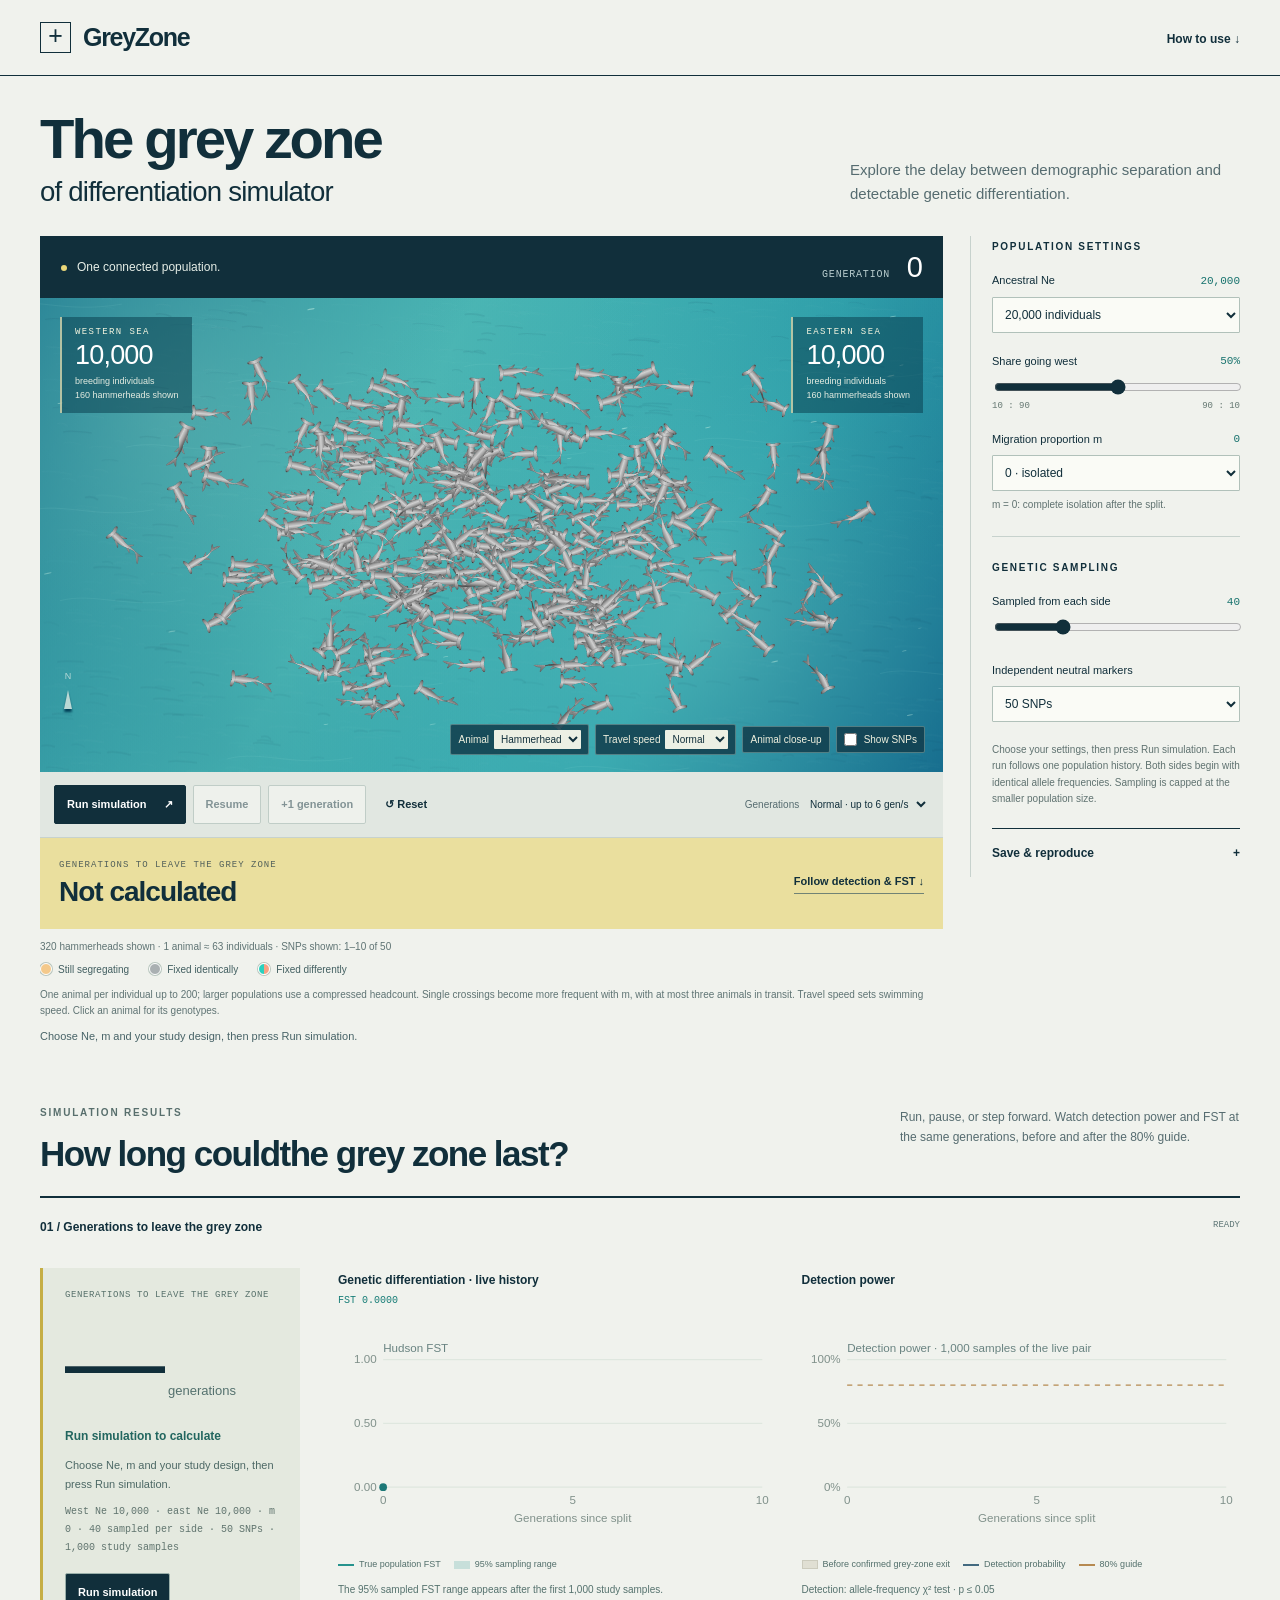
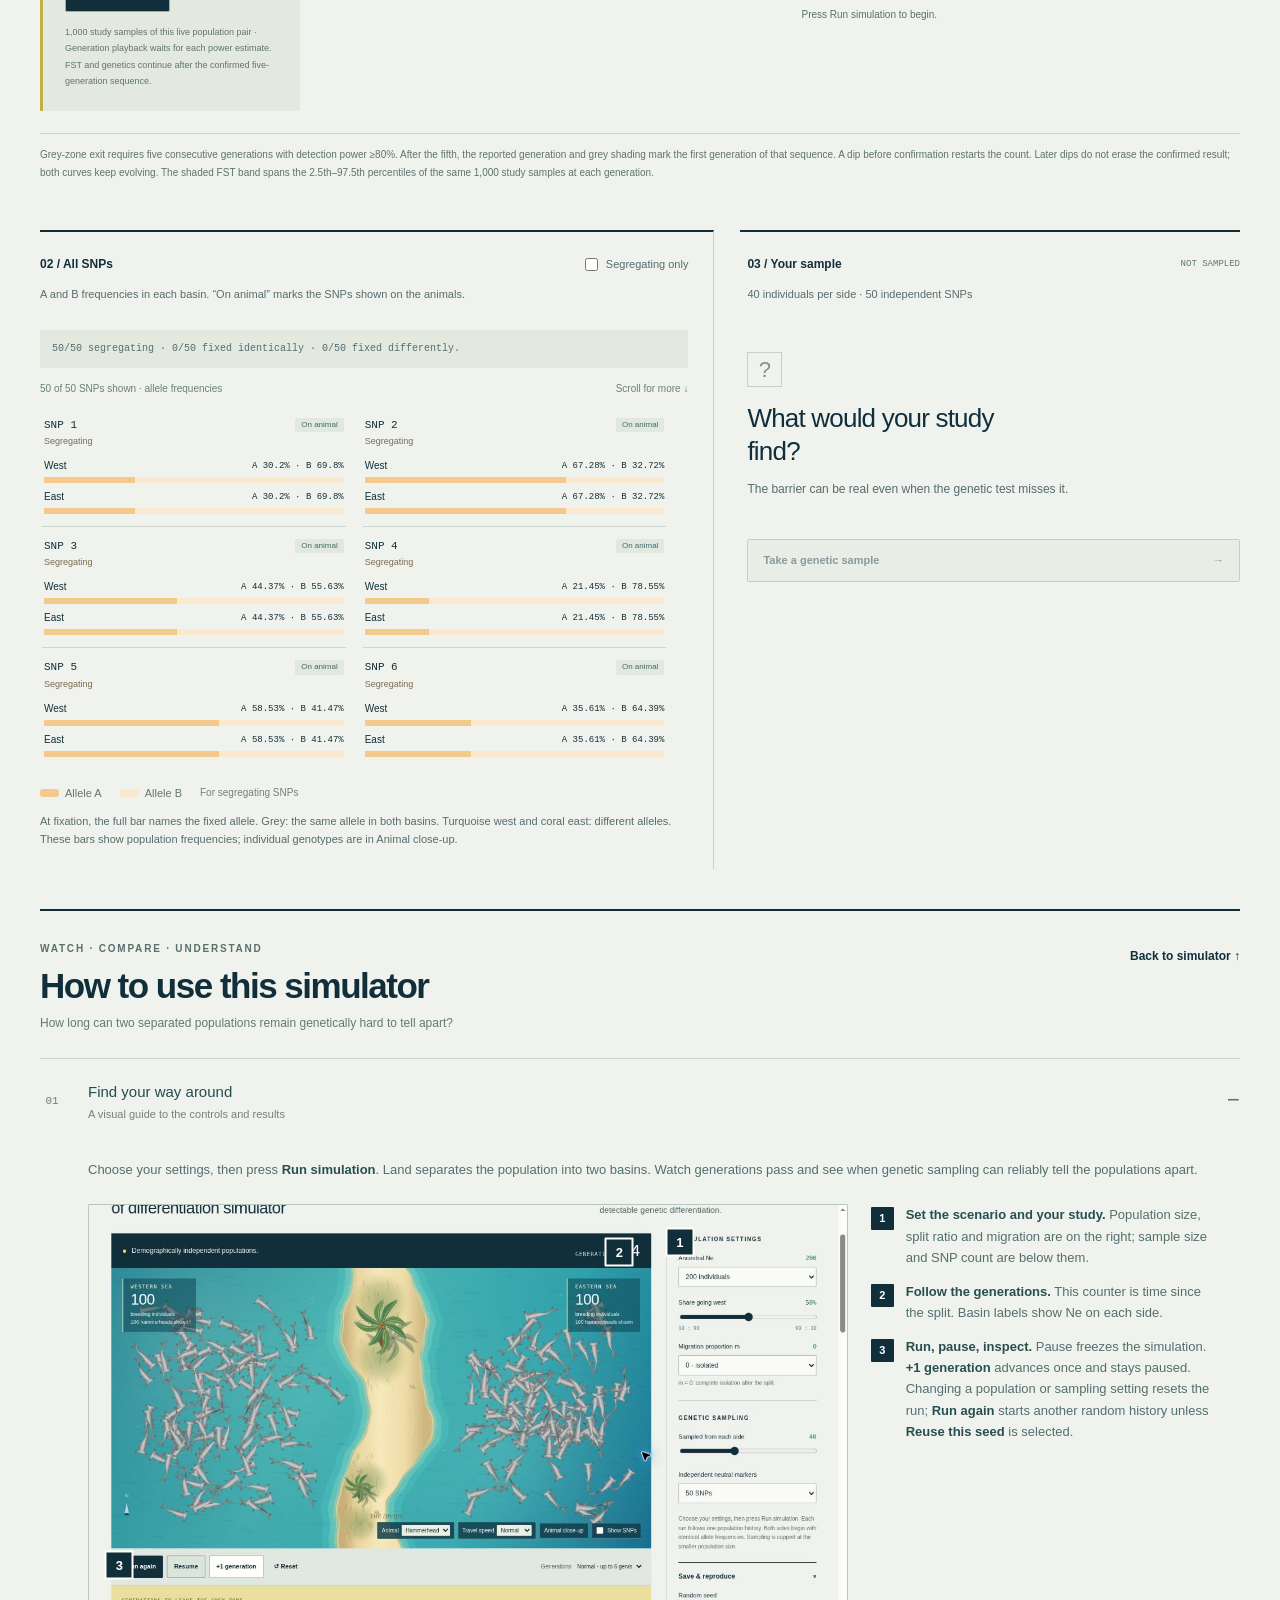
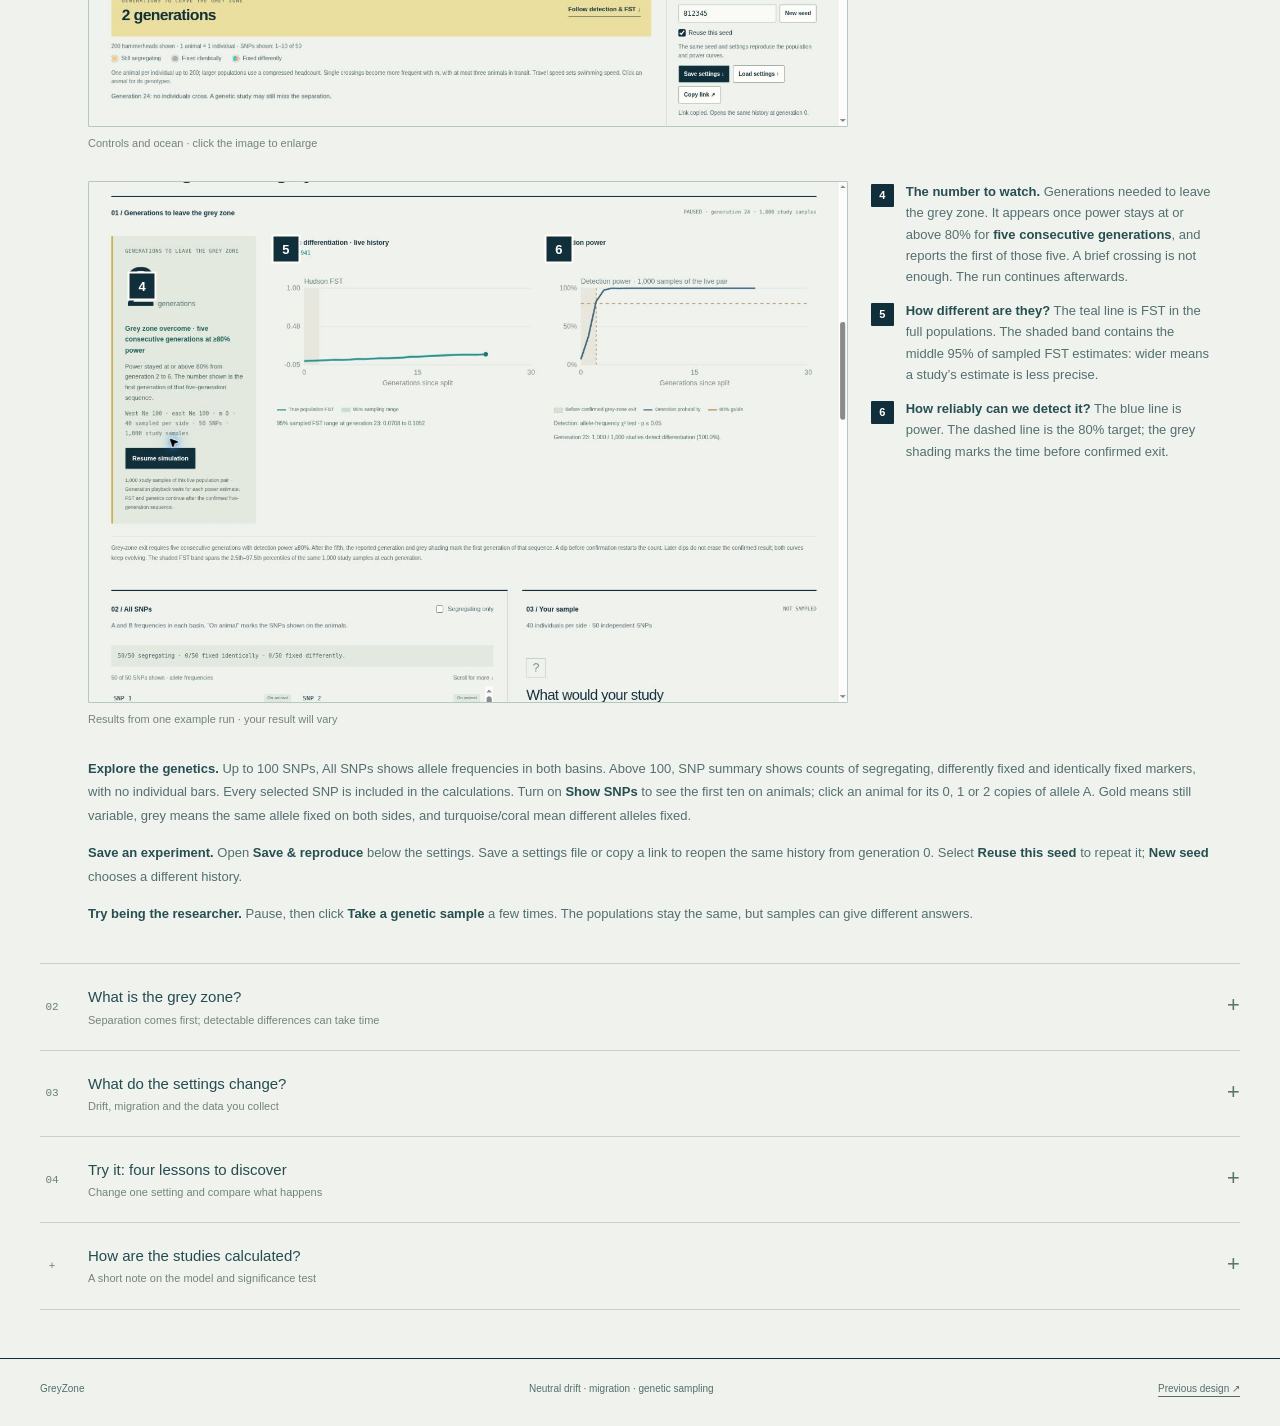
==== commit a67c6c92: "Add reproducible experiment files and an ocean observatory design Add editable seeds, locked-seed re" ====
--- a/docs/index.html
+++ b/docs/index.html
@@ -1,28 +1,29 @@
 <!doctype html>
-<html lang="en"><head><meta charset="utf-8"><meta name="viewport" content="width=device-width,initial-scale=1"><title>GreyZone — Population differentiation</title><meta name="description" content="Explore genetic differentiation after a population split, with neutral drift, migration and repeated genetic sampling."><link rel="stylesheet" href="styles.css?v=prepared-studies-23"><script src="model.js?v=first-snps-18" defer></script><script src="population-display.js?v=first-snps-18" defer></script><script src="shark-character.js?v=first-snps-18" defer></script><script src="fish-character.js?v=first-snps-18" defer></script><script src="marine-life.js?v=first-snps-18" defer></script><script src="animal-cache.js?v=first-snps-18" defer></script><script src="island-scene.js?v=first-snps-18" defer></script><script src="swim-motion.js?v=first-snps-18" defer></script><script src="ocean-scene.js?v=first-snps-18" defer></script><script src="power-result.js?v=first-snps-18" defer></script><script src="app.js?v=prepared-studies-23" defer></script></head>
+<html lang="en"><head><meta charset="utf-8"><meta name="viewport" content="width=device-width,initial-scale=1"><title>GreyZone | The grey zone of differentiation simulator</title><meta name="description" content="Explore genetic differentiation after a population split, with neutral drift, migration and repeated genetic sampling."><link rel="stylesheet" href="styles.css?v=observatory-24"><link id="observatory-style" rel="stylesheet" href="observatory.css?v=observatory-24"><script>if(new URLSearchParams(location.search).get("design")==="classic")document.getElementById("observatory-style").disabled=true;</script><script src="experiment-settings.js?v=observatory-24" defer></script><script src="model.js?v=first-snps-18" defer></script><script src="population-display.js?v=first-snps-18" defer></script><script src="shark-character.js?v=first-snps-18" defer></script><script src="fish-character.js?v=first-snps-18" defer></script><script src="marine-life.js?v=first-snps-18" defer></script><script src="animal-cache.js?v=first-snps-18" defer></script><script src="island-scene.js?v=first-snps-18" defer></script><script src="swim-motion.js?v=first-snps-18" defer></script><script src="ocean-scene.js?v=first-snps-18" defer></script><script src="power-result.js?v=first-snps-18" defer></script><script src="app.js?v=observatory-24" defer></script></head>
 <body><header><a class="brand" href="#">GreyZone</a><nav aria-label="Help"><a class="guide-link" href="#how-to">How to use ↓</a></nav></header>
-<main><section class="sim-intro" id="simulator"><h1>The grey zone of differentiation simulator</h1><p>Explore the delay between demographic separation and detectable genetic differentiation.</p></section>
+<main><section class="sim-intro" id="simulator"><h1><span class="title-main">The grey zone</span> <span class="title-rest">of differentiation simulator</span></h1><p>Explore the delay between demographic separation and detectable genetic differentiation.</p></section>
 <div class="experiment"><section class="world"><div class="world-head"><div><span class="live-dot"></span><span id="phase">One connected population.</span></div><span class="generation">GENERATION <strong id="generation">0</strong></span></div><div class="sea"><canvas id="scene" role="img" aria-label="An ocean seen from above, with grey sharks swimming freely. A sandy landmass can rise to separate the sea, with a coconut palm on it."></canvas><div class="pop-label left"><span>WESTERN SEA</span><strong id="n1">10,000</strong><small>breeding individuals</small><small id="shown-west"></small></div><div class="pop-label right"><span>EASTERN SEA</span><strong id="n2">10,000</strong><small>breeding individuals</small><small id="shown-east"></small></div><div id="barrier-label" class="barrier-label" hidden>THE DIVIDE</div><div id="channel-label" class="channel-label" hidden>channel open</div><div class="ocean-compass" aria-hidden="true"><span>N</span><i></i></div><div class="sea-caption"><div class="ocean-tools"><label class="travel-control">Animal <select id="shark-design" aria-label="Animal species"><option value="hammer" selected>Hammerhead</option><option value="classic">Classic shark</option><option value="turtle">Sea turtle</option><option value="surgeon">Blue tang</option><option value="tuna">Tuna</option><option value="orca">Orca</option><option value="seal">Harbour seal</option></select></label><label class="travel-control">Travel speed <select id="travel-speed" aria-label="Animal travel speed"><option value="0.6">Relaxed</option><option value="0.95" selected>Normal</option><option value="1.6">Fast</option></select></label><button id="meet-shark" type="button" class="meet-shark" aria-pressed="false">Animal close-up</button><label class="marker-toggle"><input type="checkbox" id="show-markers"> Show SNPs</label></div></div></div><div class="playbar"><button id="split" class="primary">Run simulation <span>↗</span></button><button id="play" disabled>Play</button><button id="step" disabled>+1 generation</button><button id="reset" class="quiet">↺ Reset</button><label class="speed-label">Generations <select id="speed" aria-label="Generation playback speed"><option value="1.5">Slow · up to 1.5 gen/s</option><option value="6" selected>Normal · up to 6 gen/s</option><option value="25">Fast · up to 25 gen/s</option></select></label></div><div class="detection-summary"><div><span class="duration-label">GENERATIONS TO LEAVE THE GREY ZONE</span><strong id="power-scene-time">Not calculated</strong></div><a href="#detection-result">Follow detection & FST ↓</a></div><p id="display-scale" class="scene-footnote"></p><div class="snp-colour-legend"><span><i class="snp-swatch variable"></i> Still segregating</span><span><i class="snp-swatch shared"></i> Fixed identically</span><span><i class="snp-swatch opposite"></i> Fixed differently</span></div><p class="scene-footnote">One animal per individual up to 200; larger populations use a compressed headcount. Single crossings become more frequent with m, with at most three animals in transit. Travel speed sets swimming speed. Click an animal for its genotypes.</p><p id="story" class="story" aria-live="polite">Choose Ne, m and your study design. Run simulation starts a fresh random split history and live power estimate.</p></section>
-<aside class="settings"><p class="eyebrow">POPULATION SETTINGS</p><div class="control"><label for="total">Ancestral Ne <output id="total-out"></output></label><select id="total"><option value="10">10 individuals</option><option value="20">20 individuals</option><option value="50">50 individuals</option><option value="100">100 individuals</option><option value="200">200 individuals</option><option value="500">500 individuals</option><option value="1000">1,000 individuals</option><option value="2000">2,000 individuals</option><option value="5000">5,000 individuals</option><option value="10000">10,000 individuals</option><option value="20000" selected>20,000 individuals</option><option value="50000">50,000 individuals</option><option value="100000">100,000 individuals</option><option value="200000">200,000 individuals</option><option value="500000">500,000 individuals</option></select></div><div class="control"><label for="ratio">Share going west <output id="ratio-out">50%</output></label><input id="ratio" type="range" min="10" max="90" step="10" value="50"><div class="ends"><span>10 : 90</span><span>90 : 10</span></div></div><div class="control"><label for="migration">Migration proportion m <output id="migration-out">0</output></label><select id="migration"><option value="0.000000">0 · isolated</option><option value="0.000001">0.000001 · 0.0001%</option><option value="0.000010">0.00001 · 0.001%</option><option value="0.000100">0.0001 · 0.01%</option><option value="0.001000">0.001 · 0.1%</option><option value="0.005000">0.005 · 0.5%</option><option value="0.010000">0.01 · 1%</option><option value="0.050000">0.05 · 5%</option><option value="0.100000">0.1 · 10%</option><option value="0.250000">0.25 · 25%</option><option value="0.500000">0.5 · 50%</option></select><p id="migration-note">Fraction of each population replaced by migrants per generation. 0 ≤ m &lt; 1.</p></div><div class="rule"></div><p class="eyebrow">GENETIC SAMPLING</p><div class="control"><label for="sample-size">Sampled from each side <output id="sample-out">40</output></label><input id="sample-size" type="range" min="1" max="150" step="1" value="40"></div><div class="control"><label for="loci">Independent neutral markers</label><select id="loci"><option value="1">1 SNP</option><option value="5">5 SNPs</option><option value="10">10 SNPs</option><option value="20">20 SNPs</option><option value="50" selected>50 SNPs</option><option value="100">100 SNPs</option><option value="200">200 SNPs</option><option value="500">500 SNPs</option><option value="750">750 SNPs</option><option value="1000">1,000 SNPs</option></select></div><p class="setting-note">Choose your settings, then press Run simulation. Every run follows one fresh random population history. Both sides begin with identical allele frequencies. Sampling is capped at the smaller population size.</p></aside></div>
-<section class="evidence"><div class="section-title"><div><p class="eyebrow">SIMULATION RESULTS</p><h2>How long could<br>the grey zone last?</h2></div><p>Run, pause, or step forward. Watch detection power and FST at the same generations, before and after the 80% guide.</p></div><div class="evidence-grid"><article id="detection-result" class="panel power-panel"><div class="panel-top"><h3>01 / Generations to leave the grey zone</h3><span id="power-progress" class="muted" aria-live="polite">READY</span></div><div class="power-layout"><div class="power-answer"><p class="power-kicker">GENERATIONS TO LEAVE THE GREY ZONE</p><div class="duration-number"><strong id="power-time" class="power-time" aria-live="polite">—</strong><span id="power-unit" class="power-unit">generations</span></div><p id="power-status" class="power-status" aria-live="polite">Run simulation to calculate</p><p id="power-meaning" class="power-meaning">Choose Ne, m and your study design, then press Run simulation.</p><p id="power-design" class="power-design"></p><div class="power-actions"><button id="calculate-power">Run simulation</button></div><p id="power-note" class="power-note">1,000 study samples from the live pair follow the live clock. The curve continues after detection.</p></div><div class="power-figure"><div class="live-fst-heading"><strong>Genetic differentiation · live history</strong><span class="metric" id="fst-value">FST 0.0000</span></div><div id="fst-chart" class="chart" role="img" aria-label="Live-history FST over generations"></div><div class="fst-legend"><span><i class="fst-line-key"></i> True population FST</span><span><i class="fst-range-key"></i> 95% sampling range</span></div><p id="fst-interval" class="fst-interval"></p><div id="power-chart" class="chart" role="img" aria-label="Estimated probability of detecting differentiation across generations"></div><div class="power-legend"><span><i class="power-key grey"></i> Before confirmed grey-zone exit</span><span><i class="power-key curve"></i> Detection probability</span><span><i class="power-key target"></i> 80% guide</span></div><p class="detection-test">Detection: allele-frequency χ² test · p ≤ 0.05</p><p id="power-now" class="power-now">The live generation waits for 1,000 study samples from the same populations.</p></div></div><p class="power-caveat">Grey-zone exit requires five consecutive generations with detection power ≥80%. After the fifth, the reported generation and grey shading mark the first generation of that sequence. A dip before confirmation restarts the count. Later dips do not erase the confirmed result; both curves keep evolving. The shaded FST band spans the 2.5th–97.5th percentiles of the same 1,000 study samples at each generation.</p></article><article class="panel snp-panel" id="snp-panel"><div class="panel-top"><h3 id="snp-panel-title">02 / All SNPs</h3><label class="snp-filter" id="snp-filter-control"><input type="checkbox" id="segregating-only"> Segregating only</label></div><p id="snp-intro">A and B frequencies in each basin. “On animal” marks the SNPs shown on the animals.</p><p id="sorting-status" class="snp-summary" aria-live="polite"></p><div id="snp-state-summary" class="snp-aggregate" role="group" aria-label="Counts of SNP states across all selected markers" hidden><div class="snp-total" id="snp-summary-total"></div><div class="snp-state-count"><i class="state-ball segregating" aria-hidden="true"></i><div><strong id="snp-segregating-count">0</strong><span>Segregating</span><small>Variable within at least one population</small></div></div><div class="snp-state-count"><i class="state-ball opposite" aria-hidden="true"></i><div><strong id="snp-opposite-count">0</strong><span>Fixed differently</span><small>Different alleles fixed on the two sides</small></div></div><div class="snp-state-count"><i class="state-ball shared" aria-hidden="true"></i><div><strong id="snp-shared-count">0</strong><span>Fixed identically</span><small>The same allele fixed on both sides</small></div></div></div><div id="snp-details"><div class="snp-list-heading"><span id="snp-list-count"></span><span>Scroll for more ↓</span></div><div id="snp-frequencies" class="snp-grid" role="region" aria-label="Allele frequencies for all SNPs" tabindex="0"></div><p id="snp-empty" class="snp-empty" hidden>No segregating SNPs at this generation.</p><div class="frequency-key"><span><i class="frequency-swatch allele-a"></i> Allele A</span><span><i class="frequency-swatch allele-b"></i> Allele B</span><span class="frequency-key-note">For segregating SNPs</span></div><p class="snp-help">At fixation, the full bar names the fixed allele. Grey: the same allele in both basins. Turquoise west and coral east: different alleles. These bars show population frequencies; individual genotypes are in Animal close-up.</p></div></article><article class="panel sample-panel"><div class="panel-top"><h3>03 / Your sample</h3><span id="sample-generation" class="muted">NOT SAMPLED</span></div><p id="sample-description">40 individuals per side · 50 independent SNPs</p><div class="sample-result" id="sample-result"><span class="sample-icon">?</span><strong>What would your study find?</strong><p>The barrier can be real even when the genetic test misses it.</p></div><button id="take-sample" class="sample-button" disabled>Take a genetic sample <span>→</span></button><div id="sample-history" class="sample-history" aria-live="polite"></div></article></div></section>
+<aside class="settings"><p class="eyebrow">POPULATION SETTINGS</p><div class="control"><label for="total">Ancestral Ne <output id="total-out"></output></label><select id="total"><option value="10">10 individuals</option><option value="20">20 individuals</option><option value="50">50 individuals</option><option value="100">100 individuals</option><option value="200">200 individuals</option><option value="500">500 individuals</option><option value="1000">1,000 individuals</option><option value="2000">2,000 individuals</option><option value="5000">5,000 individuals</option><option value="10000">10,000 individuals</option><option value="20000" selected>20,000 individuals</option><option value="50000">50,000 individuals</option><option value="100000">100,000 individuals</option><option value="200000">200,000 individuals</option><option value="500000">500,000 individuals</option></select></div><div class="control"><label for="ratio">Share going west <output id="ratio-out">50%</output></label><input id="ratio" type="range" min="10" max="90" step="10" value="50"><div class="ends"><span>10 : 90</span><span>90 : 10</span></div></div><div class="control"><label for="migration">Migration proportion m <output id="migration-out">0</output></label><select id="migration"><option value="0.000000">0 · isolated</option><option value="0.000001">0.000001 · 0.0001%</option><option value="0.000010">0.00001 · 0.001%</option><option value="0.000100">0.0001 · 0.01%</option><option value="0.001000">0.001 · 0.1%</option><option value="0.005000">0.005 · 0.5%</option><option value="0.010000">0.01 · 1%</option><option value="0.050000">0.05 · 5%</option><option value="0.100000">0.1 · 10%</option><option value="0.250000">0.25 · 25%</option><option value="0.500000">0.5 · 50%</option></select><p id="migration-note">Fraction of each population replaced by migrants per generation. 0 ≤ m &lt; 1.</p></div><div class="rule"></div><p class="eyebrow">GENETIC SAMPLING</p><div class="control"><label for="sample-size">Sampled from each side <output id="sample-out">40</output></label><input id="sample-size" type="range" min="1" max="150" step="1" value="40"></div><div class="control"><label for="loci">Independent neutral markers</label><select id="loci"><option value="1">1 SNP</option><option value="5">5 SNPs</option><option value="10">10 SNPs</option><option value="20">20 SNPs</option><option value="50" selected>50 SNPs</option><option value="100">100 SNPs</option><option value="200">200 SNPs</option><option value="500">500 SNPs</option><option value="750">750 SNPs</option><option value="1000">1,000 SNPs</option></select></div><p class="setting-note">Choose your settings, then press Run simulation. Each run follows one population history. Both sides begin with identical allele frequencies. Sampling is capped at the smaller population size.</p><details class="experiment-file" id="experiment-file"><summary>Save &amp; reproduce <span aria-hidden="true">+</span></summary><div class="experiment-file-body"><label for="random-seed">Random seed</label><div class="seed-row"><input id="random-seed" type="text" inputmode="numeric" pattern="[0-9]{1,10}" maxlength="10" aria-describedby="seed-help"><button id="new-seed" type="button">New seed</button></div><label class="seed-lock"><input id="seed-lock" type="checkbox"> Reuse this seed</label><p id="seed-help">The same seed and settings reproduce the population and power curves.</p><div class="file-actions"><button id="save-settings" type="button">Save settings ↓</button><button id="load-settings" type="button">Load settings ↑</button><button id="copy-experiment" type="button">Copy link ↗</button></div><input id="settings-file" type="file" accept=".json,application/json" hidden><p id="settings-message" role="status">Saved settings restart at generation 0.</p><a id="experiment-link" hidden>Open experiment</a></div></details></aside></div>
+<section class="evidence"><div class="section-title"><div><p class="eyebrow">SIMULATION RESULTS</p><h2>How long could<br>the grey zone last?</h2></div><p>Run, pause, or step forward. Watch detection power and FST at the same generations, before and after the 80% guide.</p></div><div class="evidence-grid"><article id="detection-result" class="panel power-panel"><div class="panel-top"><h3>01 / Generations to leave the grey zone</h3><span id="power-progress" class="muted" aria-live="polite">READY</span></div><div class="power-layout"><div class="power-answer"><p class="power-kicker">GENERATIONS TO LEAVE THE GREY ZONE</p><div class="duration-number"><strong id="power-time" class="power-time" aria-live="polite">—</strong><span id="power-unit" class="power-unit">generations</span></div><p id="power-status" class="power-status" aria-live="polite">Run simulation to calculate</p><p id="power-meaning" class="power-meaning">Choose Ne, m and your study design, then press Run simulation.</p><p id="power-design" class="power-design"></p><div class="power-actions"><button id="calculate-power">Run simulation</button></div><p id="power-note" class="power-note">1,000 study samples from the live pair follow the live clock. The curve continues after detection.</p></div><div class="power-figure"><div class="figure-block"><div class="live-fst-heading"><strong>Genetic differentiation · live history</strong><span class="metric" id="fst-value">FST 0.0000</span></div><div id="fst-chart" class="chart" role="img" aria-label="Live-history FST over generations"></div><div class="fst-legend"><span><i class="fst-line-key"></i> True population FST</span><span><i class="fst-range-key"></i> 95% sampling range</span></div><p id="fst-interval" class="fst-interval"></p></div><div class="figure-block"><div class="power-figure-title">Detection power</div><div id="power-chart" class="chart" role="img" aria-label="Estimated probability of detecting differentiation across generations"></div><div class="power-legend"><span><i class="power-key grey"></i> Before confirmed grey-zone exit</span><span><i class="power-key curve"></i> Detection probability</span><span><i class="power-key target"></i> 80% guide</span></div><p class="detection-test">Detection: allele-frequency χ² test · p ≤ 0.05</p><p id="power-now" class="power-now">The live generation waits for 1,000 study samples from the same populations.</p></div></div></div><p class="power-caveat">Grey-zone exit requires five consecutive generations with detection power ≥80%. After the fifth, the reported generation and grey shading mark the first generation of that sequence. A dip before confirmation restarts the count. Later dips do not erase the confirmed result; both curves keep evolving. The shaded FST band spans the 2.5th–97.5th percentiles of the same 1,000 study samples at each generation.</p></article><article class="panel snp-panel" id="snp-panel"><div class="panel-top"><h3 id="snp-panel-title">02 / All SNPs</h3><label class="snp-filter" id="snp-filter-control"><input type="checkbox" id="segregating-only"> Segregating only</label></div><p id="snp-intro">A and B frequencies in each basin. “On animal” marks the SNPs shown on the animals.</p><p id="sorting-status" class="snp-summary" aria-live="polite"></p><div id="snp-state-summary" class="snp-aggregate" role="group" aria-label="Counts of SNP states across all selected markers" hidden><div class="snp-total" id="snp-summary-total"></div><div class="snp-state-count"><i class="state-ball segregating" aria-hidden="true"></i><div><strong id="snp-segregating-count">0</strong><span>Segregating</span><small>Variable within at least one population</small></div></div><div class="snp-state-count"><i class="state-ball opposite" aria-hidden="true"></i><div><strong id="snp-opposite-count">0</strong><span>Fixed differently</span><small>Different alleles fixed on the two sides</small></div></div><div class="snp-state-count"><i class="state-ball shared" aria-hidden="true"></i><div><strong id="snp-shared-count">0</strong><span>Fixed identically</span><small>The same allele fixed on both sides</small></div></div></div><div id="snp-details"><div class="snp-list-heading"><span id="snp-list-count"></span><span>Scroll for more ↓</span></div><div id="snp-frequencies" class="snp-grid" role="region" aria-label="Allele frequencies for all SNPs" tabindex="0"></div><p id="snp-empty" class="snp-empty" hidden>No segregating SNPs at this generation.</p><div class="frequency-key"><span><i class="frequency-swatch allele-a"></i> Allele A</span><span><i class="frequency-swatch allele-b"></i> Allele B</span><span class="frequency-key-note">For segregating SNPs</span></div><p class="snp-help">At fixation, the full bar names the fixed allele. Grey: the same allele in both basins. Turquoise west and coral east: different alleles. These bars show population frequencies; individual genotypes are in Animal close-up.</p></div></article><article class="panel sample-panel"><div class="panel-top"><h3>03 / Your sample</h3><span id="sample-generation" class="muted">NOT SAMPLED</span></div><p id="sample-description">40 individuals per side · 50 independent SNPs</p><div class="sample-result" id="sample-result"><span class="sample-icon">?</span><strong>What would your study find?</strong><p>The barrier can be real even when the genetic test misses it.</p></div><button id="take-sample" class="sample-button" disabled>Take a genetic sample <span>→</span></button><div id="sample-history" class="sample-history" aria-live="polite"></div></article></div></section>
 <section class="tutorial" id="how-to" aria-labelledby="tutorial-title">
 <div class="tutorial-heading"><div><p class="eyebrow">WATCH · COMPARE · UNDERSTAND</p><h2 id="tutorial-title">How to use this simulator</h2><p>How long can two separated populations remain genetically hard to tell apart?</p></div><a class="guide-return" href="#simulator">Back to simulator ↑</a></div>
 <details class="guide-step" open><summary><span class="guide-number" aria-hidden="true">01</span><span><strong>Find your way around</strong><small>A visual guide to the controls and results</small></span></summary>
 <div class="guide-body">
 <p>Choose your settings, then press <strong>Run simulation</strong>. Land separates the population into two basins. Watch generations pass and see when genetic sampling can reliably tell the populations apart.</p>
-<div class="guide-walkthrough"><figure class="guide-screen"><a href="assets/tutorial/interface.jpg" target="_blank" rel="noopener" aria-label="Enlarge the simulator controls screenshot"><img src="assets/tutorial/interface.jpg" width="1252" height="885" loading="lazy" alt="Simulator ocean and controls, with numbered labels for settings, generation counter and playback buttons."><span class="guide-pin" style="left:80%;top:4%" aria-hidden="true">1</span><span class="guide-pin" style="left:64%;top:4%" aria-hidden="true">2</span><span class="guide-pin" style="left:3%;top:68%" aria-hidden="true">3</span></a><figcaption>Controls and ocean · click the image to enlarge</figcaption></figure>
+<div class="guide-walkthrough"><figure class="guide-screen"><a href="assets/tutorial/interface.jpg" target="_blank" rel="noopener" aria-label="Enlarge the simulator controls screenshot"><img src="assets/tutorial/interface.jpg" width="1348" height="926" loading="lazy" alt="Simulator ocean and controls, with numbered labels for settings, generation counter and playback buttons."><span class="guide-pin" style="left:78%;top:7%" aria-hidden="true">1</span><span class="guide-pin" style="left:70%;top:9%" aria-hidden="true">2</span><span class="guide-pin" style="left:4%;top:69%" aria-hidden="true">3</span></a><figcaption>Controls and ocean · click the image to enlarge</figcaption></figure>
 <ol class="guide-callouts">
 <li><strong>Set the scenario and your study.</strong> Population size, split ratio and migration are on the right; sample size and SNP count are below them.</li>
 <li><strong>Follow the generations.</strong> This counter is time since the split. Basin labels show Ne on each side.</li>
-<li><strong>Run, pause, inspect.</strong> Pause freezes the simulation. <strong>+1 generation</strong> advances once and stays paused. Changing a population or sampling setting resets the run; <strong>Run again</strong> starts another random history.</li>
+<li><strong>Run, pause, inspect.</strong> Pause freezes the simulation. <strong>+1 generation</strong> advances once and stays paused. Changing a population or sampling setting resets the run; <strong>Run again</strong> starts another random history unless <strong>Reuse this seed</strong> is selected.</li>
 </ol></div>
-<div class="guide-walkthrough"><figure class="guide-screen"><a href="assets/tutorial/results.jpg" target="_blank" rel="noopener" aria-label="Enlarge the results screenshot"><img src="assets/tutorial/results.jpg" width="1252" height="758" loading="lazy" alt="Results from one example run, showing the detected grey-zone duration, population FST with sampling range, and detection power crossing the 80 percent guide."><span class="guide-pin" style="left:4%;top:13%" aria-hidden="true">4</span><span class="guide-pin" style="left:47%;top:11%" aria-hidden="true">5</span><span class="guide-pin" style="left:47%;top:50%" aria-hidden="true">6</span></a><figcaption>Results from one example run · your result will vary</figcaption></figure>
+<div class="guide-walkthrough"><figure class="guide-screen"><a href="assets/tutorial/results.jpg" target="_blank" rel="noopener" aria-label="Enlarge the results screenshot"><img src="assets/tutorial/results.jpg" width="1348" height="926" loading="lazy" alt="Results from one example run, showing the detected grey-zone duration, population FST with sampling range, and detection power crossing the 80 percent guide."><span class="guide-pin" style="left:7%;top:20%" aria-hidden="true">4</span><span class="guide-pin" style="left:26%;top:13%" aria-hidden="true">5</span><span class="guide-pin" style="left:62%;top:13%" aria-hidden="true">6</span></a><figcaption>Results from one example run · your result will vary</figcaption></figure>
 <ol class="guide-callouts" start="4">
 <li><strong>The number to watch.</strong> Generations needed to leave the grey zone. It appears once power stays at or above 80% for <strong>five consecutive generations</strong>, and reports the first of those five. A brief crossing is not enough. The run continues afterwards.</li>
 <li><strong>How different are they?</strong> The teal line is FST in the full populations. The shaded band contains the middle 95% of sampled FST estimates: wider means a study’s estimate is less precise.</li>
 <li><strong>How reliably can we detect it?</strong> The blue line is power. The dashed line is the 80% target; the grey shading marks the time before confirmed exit.</li>
 </ol></div>
 <p><strong>Explore the genetics.</strong> Up to 100 SNPs, All SNPs shows allele frequencies in both basins. Above 100, SNP summary shows counts of segregating, differently fixed and identically fixed markers, with no individual bars. Every selected SNP is included in the calculations. Turn on <strong>Show SNPs</strong> to see the first ten on animals; click an animal for its 0, 1 or 2 copies of allele A. Gold means still variable, grey means the same allele fixed on both sides, and turquoise/coral mean different alleles fixed.</p>
+<p><strong>Save an experiment.</strong> Open <strong>Save &amp; reproduce</strong> below the settings. Save a settings file or copy a link to reopen the same history from generation 0. Select <strong>Reuse this seed</strong> to repeat it; <strong>New seed</strong> chooses a different history.</p>
 <p><strong>Try being the researcher.</strong> Pause, then click <strong>Take a genetic sample</strong> a few times. The populations stay the same, but samples can give different answers.</p>
 </div></details>
 <details class="guide-step"><summary><span class="guide-number" aria-hidden="true">02</span><span><strong>What is the grey zone?</strong><small>Separation comes first; detectable differences can take time</small></span></summary>
@@ -69,4 +70,4 @@
 <p>Each of the 1,000 studies draws the selected sample size from each basin and uses all selected SNPs. Sampled FST uses Hudson’s estimator; significance uses an approximate Pearson chi-square test of allele counts at p ≤ 0.05. This is not a permutation test of FST. Power is the fraction of significant studies. Sampling noise can give slightly negative FST estimates, and occasional significant results even at the identical starting state. Very small samples and rare alleles can make the approximate test less reliable.</p>
 <p>The FST band spans the 2.5th–97.5th percentiles of those studies. It describes sampling variation around this population history, not the range of possible evolutionary histories.</p>
 </div></details>
-</section></main><footer><span>GreyZone</span><span>Neutral drift · migration · genetic sampling</span></footer></body></html>
+</section></main><footer><span>GreyZone</span><span>Neutral drift · migration · genetic sampling</span><a id="design-switch" href="?design=classic#simulator">Previous design ↗</a></footer></body></html>
--- a/docs/styles.css
+++ b/docs/styles.css
@@ -68,3 +68,6 @@
 
 /* Aggregate SNP counts replace all individual bars above 100 markers. */
 .snp-aggregate{display:grid;gap:13px;margin:15px 0 4px}.snp-total{font-size:11px;color:#627c76;border-bottom:1px solid #dce4d7;padding-bottom:10px}.snp-state-count{display:flex;align-items:center;gap:17px;padding:13px 15px;border:1px solid #dce4d7;background:#f7f9f0;border-radius:8px}.state-ball{display:block;flex:0 0 27px;height:27px;border-radius:50%;border:1px solid #173e461a;box-shadow:inset 0 2px 4px #fff5}.state-ball.segregating{background:#f4c98b}.state-ball.opposite{background:linear-gradient(90deg,#29d1be 50%,#f6a183 50%)}.state-ball.shared{background:#aab0b2}.snp-state-count strong{display:block;font:30px/1.1 Georgia,serif;font-variant-numeric:tabular-nums;color:#244f52}.snp-state-count span{display:block;font-size:12px;font-weight:bold;color:#365d5c;margin-top:4px}.snp-state-count small{display:block;font-size:10px;color:#71817a;margin-top:3px}.snp-aggregate[hidden],#snp-details[hidden],.snp-filter[hidden],.snp-summary[hidden]{display:none}#snp-details .snp-help{font-size:11px;line-height:1.7;color:var(--muted);margin:10px 0 0}#snp-details .snp-empty{font-size:12px;padding:14px;background:#f2f3e9;border-radius:6px}#snp-details .snp-empty[hidden]{display:none}
+
+/* Experiment files and seed controls also work with the preserved design. */
+.experiment-file{border-top:1px solid var(--line);margin-top:20px;font-size:12px}.experiment-file>summary{display:flex;justify-content:space-between;align-items:center;cursor:pointer;list-style:none;padding:15px 0;font-weight:600}.experiment-file>summary::-webkit-details-marker{display:none}.experiment-file[open]>summary>span{transform:rotate(45deg)}.experiment-file-body>label{font-size:11px}.seed-row{display:flex;gap:6px;margin:7px 0 10px}.seed-row input{width:0;min-width:0;flex:1;border:1px solid #b8c9c5;border-radius:5px;background:#fffdf8;padding:8px;font:12px monospace;color:var(--ink)}.seed-row button,.file-actions button{padding:7px 9px;font-size:10px}.seed-lock{display:flex;align-items:center;gap:5px}.seed-lock input{accent-color:var(--ink);margin:0}.experiment-file-body p{font-size:10px;line-height:1.6;color:var(--muted);margin:9px 0}.file-actions{display:flex;flex-wrap:wrap;gap:6px}.file-actions button:first-child{background:var(--ink);color:white}.experiment-file input[hidden],#experiment-link[hidden]{display:none}#experiment-link{font-size:10px;overflow-wrap:anywhere;color:var(--ink)}#settings-message{min-height:3.2em}#design-switch{color:inherit;text-underline-offset:4px;white-space:nowrap}.power-figure-title{font-size:13px;font-weight:600;color:#31575c;margin:17px 0 0}.figure-block{min-width:0}@media(max-width:720px){.experiment-file{grid-column:1/-1}footer{flex-wrap:wrap}}
--- a/docs/observatory.css
+++ b/docs/observatory.css
@@ -0,0 +1,94 @@
+/* Marine observation station: strong hierarchy, open surfaces and compact instruments. */
+:root{--ink:#112f3b;--muted:#566c70;--paper:#f0f2ed;--line:#c7d2cd;--teal:#158c87;--accent:#ead779;--font:'Avenir Next',Avenir,'Segoe UI',Arial,sans-serif}
+body{background:var(--paper);font-family:var(--font);-webkit-font-smoothing:antialiased}
+header,main,footer{max-width:1600px;padding-left:40px;padding-right:40px}
+header{height:76px;border-bottom:1px solid var(--ink)}
+.brand{font:800 25px/1 var(--font);letter-spacing:-1.3px;display:flex;align-items:center;gap:12px}
+.brand::before{content:'+';display:grid;place-items:center;width:29px;height:29px;border:1px solid var(--ink);font:400 25px/1 monospace;letter-spacing:0}
+.guide-link,.guide-return{font:600 12px var(--font);color:var(--ink);border:0;padding:0;text-decoration:none}
+.guide-link:hover,.guide-return:hover{text-decoration:underline;text-underline-offset:5px}
+.sim-intro{display:grid;grid-template-columns:1.5fr 1fr;align-items:end;gap:36px;padding:35px 0 29px}
+.sim-intro h1{font:600 clamp(32px,4.4vw,67px)/.99 var(--font);letter-spacing:-2.9px;margin:0}
+.title-main{display:block}.title-rest{display:block;font-size:.49em;letter-spacing:-.8px;margin-top:9px;font-weight:500;line-height:1.15}
+.sim-intro p{font-size:15px;line-height:1.6;max-width:390px;margin:0 0 1px;color:var(--muted);justify-self:end}
+.experiment{grid-template-columns:minmax(0,1fr) 270px;gap:27px;align-items:start}
+.world{background:transparent;border:0;border-radius:0;box-shadow:none;overflow:hidden}
+.world-head{padding:14px 21px;background:var(--ink);color:#e6eee7;min-height:62px;font-size:12px}
+.live-dot{background:var(--accent);width:6px;height:6px;margin-right:10px}
+.generation{font:10px monospace;letter-spacing:.8px;color:#b9cdce}
+.generation strong{font:500 29px/1 var(--font);letter-spacing:-1px;color:#fff;margin-left:10px;font-variant-numeric:tabular-nums}
+.sea{height:clamp(450px,37vw,570px)}
+/* Keep original canvas animals, colours and motion; only the surrounding instruments change. */
+.pop-label{top:19px;border:0;border-radius:0;background:#073b4b80;backdrop-filter:none;padding:10px 13px;min-width:122px;text-align:left;border-left:2px solid #f4e9b8b3}
+.pop-label.left{left:20px}.pop-label.right{right:20px}
+.pop-label span{font:9px monospace;letter-spacing:1.4px;color:#f4f5df}
+.pop-label strong{font:500 27px/1.4 var(--font);letter-spacing:-.8px;color:#fff}
+.pop-label small{font-size:9px;color:#e4ece1}
+.sea-caption{left:18px;right:18px;bottom:17px}
+.ocean-tools{gap:6px}.travel-control,.marker-toggle,.meet-shark{border-radius:2px;box-shadow:none;backdrop-filter:none;font-size:10px;background:#123d4cdb;border:1px solid #91b5b280;color:#f0f1df;padding:5px 7px}
+.travel-control select{border-radius:1px;background:#ecf0e4;font:10px var(--font);color:var(--ink);padding:3px}
+.meet-shark:hover,.meet-shark[aria-pressed=true]{background:#e5d784;color:var(--ink)}
+.playbar{background:#e1e7e1;margin:0;padding:13px 14px;gap:7px;border-bottom:1px solid var(--line)}
+button{border-radius:2px;font-weight:600;border-color:#9aafa9;transition:background .12s}
+.playbar button{font-size:11px;padding:10px 12px}
+.primary{background:var(--ink);color:#fff;border-color:var(--ink)}.primary:hover{background:#24515c}
+.speed-label{font-size:10px}.speed-label select{font-size:10px;max-width:170px}
+.detection-summary{margin:0;padding:18px 19px;background:#eadf9e;border:0;border-radius:0;min-height:91px;gap:15px}
+.duration-label{font:9px/1.5 monospace;letter-spacing:1px;color:#52605a;margin-bottom:3px}
+.detection-summary #power-scene-time{font:600 28px/1.15 var(--font);letter-spacing:-1px;color:var(--ink)}
+.detection-summary a{font-size:11px;font-weight:600;color:var(--ink);text-decoration:none;border-bottom:1px solid #718375;padding-bottom:3px}
+.scene-footnote{padding:10px 0 0;color:#5f7474;font-size:10px}
+.snp-colour-legend{margin:7px 0 0;gap:8px 20px;font-size:10px;color:#425f61}
+.story{padding:10px 0 0;min-height:38px;font-size:11px;color:#476367}
+.settings{border:0;border-radius:0;padding:0 0 0 21px;background:transparent;border-left:1px solid var(--line)}
+.settings>.eyebrow{font:600 10px/1.4 var(--font);letter-spacing:1.7px;color:var(--ink);padding-top:4px;margin-bottom:18px}
+.settings .control{margin-bottom:20px}.control label{font-size:11px;font-weight:500;margin-bottom:7px;gap:8px}.control output{font:11px monospace;color:#18736e}
+.control select{border-radius:1px;border:1px solid #b1c1ba;background:#fafbf6;padding:9px 8px;font-size:12px}
+input[type=range]{accent-color:var(--ink)}.control p,.setting-note{color:#5f7270;font-size:10px;line-height:1.65}
+.ends{font:9px monospace;color:#647771}.rule{background:var(--line);margin:23px 0 20px}
+.experiment-file{margin-top:20px;border-top:1px solid var(--ink)}.experiment-file>summary{font-size:12px;padding:15px 0}.seed-row input{border-radius:1px;background:#fafbf6}.seed-row button,.file-actions button{font-size:10px}
+.evidence{padding:49px 0 40px}.section-title{align-items:start;margin-bottom:23px;gap:25px}
+.eyebrow{font:600 10px/1.5 var(--font);letter-spacing:1.8px;color:#586f6d}
+h2,.tutorial-heading h2{font:600 36px/1.12 var(--font);letter-spacing:-1.5px}
+.section-title h2 br{display:none}.section-title h2{max-width:650px;font-size:35px}
+.section-title>p{max-width:340px;font-size:12px;line-height:1.7;margin:2px 0 0}
+.evidence-grid{grid-template-columns:1.35fr 1fr;gap:26px}
+.panel{border:0;border-top:2px solid var(--ink);border-radius:0;background:transparent;padding:20px 0;box-shadow:none}
+.panel h3{font-size:12px;letter-spacing:0;font-weight:600}
+.panel-top{min-height:25px;gap:22px}.panel .muted{font:9px/1.7 monospace;letter-spacing:0;color:#5f7777}
+.power-panel{padding:20px 0 22px;background:transparent;grid-column:1/-1}
+.power-panel .panel-top{align-items:start;gap:30px}.power-panel .muted{font-size:9px;max-width:420px;text-align:right;min-height:1.7em}
+.power-layout{grid-template-columns:260px minmax(0,1fr);gap:38px;align-items:start;margin-top:25px}
+.power-answer{padding:20px 22px 22px;background:#e4e9df;border-left:3px solid #c5ae45;min-width:0}
+.power-kicker{font:9px/1.6 monospace;letter-spacing:.6px;color:#56706a}
+.duration-number{gap:9px}.duration-number .power-time{font:500 100px/.98 var(--font);letter-spacing:-6px;color:var(--ink)}
+.duration-number .power-time.small{font:500 32px/1.15 var(--font);letter-spacing:-1.4px;margin-top:7px}
+.power-unit{font:13px var(--font);color:#54716e}.power-status{font-size:12px;line-height:1.6;color:#22665f;margin-top:18px}
+.power-meaning{font-size:11px;line-height:1.7;margin:10px 0;color:#4c6865}.power-design{font:10px/1.8 monospace;color:#60746e;margin-bottom:16px}
+.power-note{font-size:9px;line-height:1.8;color:#60746e;margin-top:12px}
+.power-actions button{border-radius:2px;font-size:11px;background:var(--ink);color:white;padding:10px 12px}
+.power-figure{display:grid;grid-template-columns:1fr 1fr;gap:25px;align-items:start;padding-top:3px}
+.live-fst-heading{display:block;min-height:43px;font-size:12px;color:var(--ink)}.live-fst-heading strong{display:block;font-weight:600}
+.metric{display:inline-block;background:transparent;padding:3px 0;font:10px monospace;color:#177d77}
+.power-figure-title{font-size:12px;font-weight:600;color:var(--ink);min-height:43px;margin:0}
+.power-panel .chart{height:auto;aspect-ratio:340/165;margin-top:12px}.power-panel .chart text{font-size:9px}
+.fst-legend,.power-legend{font-size:9px;gap:8px 13px;justify-content:flex-start;line-height:1.7;margin-top:12px;color:#526f6b}
+.fst-interval,.power-now,.detection-test{font-size:10px;line-height:1.65;text-align:left;color:#55726e;min-height:0;margin:9px 0 0}
+.power-panel>.power-caveat{font-size:10px;line-height:1.8;margin:22px 0 0;border-color:var(--line);color:#5d7371}
+.snp-panel{padding-right:25px;border-right:1px solid var(--line)}.panel>p{font-size:11px;line-height:1.65}
+.snp-panel>.snp-summary{background:#e3e9df;border-radius:1px;font:10px/1.8 monospace;padding:10px 12px}
+.snp-grid{gap:0 17px;max-height:365px}.snp-card{border:0;border-bottom:1px solid #cbd7cf;border-radius:0;background:transparent;padding:12px 2px}.snp-card-heading strong{font:11px monospace}.snp-dot-badge{background:#e1e8df;border-radius:1px;font-size:8px}
+.snp-card .snp-state{font-size:9px}.snp-frequency-bar{height:6px;border-radius:0}.snp-frequency-row b{font:9px monospace}
+.snp-state-count{padding:16px 2px;background:transparent;border:0;border-bottom:1px solid var(--line);border-radius:0;gap:21px}.snp-state-count strong{font:500 34px var(--font);letter-spacing:-1px}.snp-state-count span{font-size:11px}.snp-state-count small{font-size:10px}.state-ball{flex-basis:22px;height:22px;box-shadow:none}.snp-aggregate{gap:0}
+.sample-panel{padding-left:7px}.sample-result{height:210px;align-items:flex-start;text-align:left;padding:10px 0}.sample-result strong{font:500 26px/1.25 var(--font);letter-spacing:-.8px;max-width:290px}.sample-icon{border-radius:0;width:35px;height:35px;font:22px var(--font);margin-bottom:15px}.sample-result p{font-size:12px;line-height:1.7;max-width:360px;margin-top:12px}.sample-button{border:1px solid #8ba69d;background:#e0e8dd;padding:12px 15px;font-size:11px}.sample-history{font-size:10px;line-height:1.8;margin-top:15px}
+.tutorial{border-top:2px solid var(--ink);padding-top:30px}.tutorial-heading{margin-bottom:25px}.tutorial-heading h2{font-size:35px}.tutorial-heading p:last-child{font-size:12px}.guide-step{border:0;border-top:1px solid var(--line);border-radius:0;background:transparent;margin:0}.guide-step:last-child{border-bottom:1px solid var(--line)}
+.guide-step>summary{padding:21px 0;gap:24px}.guide-step[open]>summary{background:transparent}.guide-number{border:0;border-radius:0;background:transparent!important;font:11px monospace;flex-basis:24px;place-items:start center;height:auto;color:#688078}.guide-step>summary strong{font-size:15px;font-weight:500}.guide-step>summary small{font-size:11px}.guide-step>summary::after{font:22px monospace;color:#597570}
+.guide-body{padding:0 24px 24px 48px;font-size:13px;line-height:1.8}.guide-screen>a{border-radius:1px;border-color:#b6c7be}.guide-pin,.guide-callouts li::before{border-radius:1px;background:var(--ink);box-shadow:none}.guide-terms>div{border-color:#8aa79b}.guide-body .guide-takeaway{background:#e1e8dd;border-radius:0}.guide-experiments{gap:0 25px}.guide-experiments li{border:0;border-top:1px solid var(--line);border-radius:0;background:transparent;padding:19px 0}.guide-experiments h3{font-size:13px;font-weight:600}
+footer{border-top:1px solid var(--ink);font-size:10px;padding-top:22px;padding-bottom:30px;color:#536e6a;gap:20px}
+#simulator,#how-to,#detection-result{scroll-margin-top:25px}
+@media(min-width:1600px){.power-layout{grid-template-columns:285px minmax(0,1fr)}.power-figure{gap:35px}.sea{height:580px}}
+@media(max-width:1150px){header,main,footer{padding-left:25px;padding-right:25px}.experiment{grid-template-columns:minmax(0,1fr) 245px;gap:20px}.settings{padding-left:18px}.sea{height:490px}.power-layout{grid-template-columns:225px minmax(0,1fr);gap:23px}.power-figure{gap:16px}.power-answer{padding:16px}.duration-number .power-time{font-size:85px}.playbar .speed-label{flex-basis:100%;margin-left:0}.live-fst-heading,.power-figure-title{min-height:55px}.pop-label{min-width:100px}.pop-label strong{font-size:24px}.pop-label.left{left:14px}.pop-label.right{right:14px}}
+@media(max-width:900px){.power-layout{grid-template-columns:1fr;gap:25px}.power-answer{display:block;padding:20px 23px}.power-answer .duration-number{float:left;margin:0 25px 12px 0}.power-status{margin-top:10px}.power-meaning{margin-top:8px}.power-kicker{margin-bottom:14px}.power-answer::after{content:'';display:block;clear:both}.duration-number .power-time.small{max-width:220px;margin-top:0}.power-figure{gap:25px}.power-figure-title,.live-fst-heading{min-height:43px}.sim-intro{grid-template-columns:1.5fr 1fr;gap:20px}.sim-intro p{font-size:13px}.ocean-tools{max-width:400px;margin-left:auto}.sea{height:480px}.pop-label{font-size:8px;padding:8px}.pop-label strong{font-size:22px}}
+@media(max-width:760px){header,main,footer{padding-left:18px;padding-right:18px}header{height:66px}.brand{font-size:23px}.brand::before{width:25px;height:25px;font-size:23px}.sim-intro{display:block;padding:27px 0 25px}.sim-intro h1{font-size:49px;letter-spacing:-2px}.title-rest{font-size:.46em;letter-spacing:-.5px;margin-top:8px}.sim-intro p{margin-top:17px;max-width:450px;font-size:12px}.experiment{display:flex;flex-direction:column;gap:28px}.world{width:100%}.sea{height:470px}.world-head{padding:13px 14px;min-height:63px;font-size:11px;gap:10px}.generation strong{font-size:25px}.generation{font-size:8px;letter-spacing:.3px}.world-head>div{line-height:1.5}.live-dot{margin-right:6px}.playbar{padding:12px 10px}.playbar button{padding:9px 10px;font-size:10px}.playbar .speed-label{flex-basis:auto;margin-left:auto}.speed-label select{max-width:167px}.detection-summary{padding:17px 14px;gap:13px}.detection-summary #power-scene-time{font-size:26px}.duration-label{font-size:8px}.detection-summary a{font-size:10px}.settings{display:grid;grid-template-columns:1fr 1fr;gap:0 22px;width:100%;border-left:0;border-top:2px solid var(--ink);padding:21px 0 0}.settings>.eyebrow,.settings>.rule,.setting-note,.experiment-file{grid-column:1/-1}.settings .control{margin-bottom:21px}.settings .rule{margin:3px 0 19px}.settings .setting-note{font-size:10px}.experiment-file{margin-top:18px}.experiment-file-body{max-width:440px}.seed-row input{font-size:13px}.file-actions button,.seed-row button{padding:9px 12px;font-size:11px}.evidence{padding-top:37px}.section-title{display:block}.section-title h2{font-size:30px;max-width:400px}.section-title>p{max-width:450px;margin-top:15px}.evidence-grid{grid-template-columns:1fr;gap:20px}.power-panel{grid-column:auto}.panel-top{gap:16px;align-items:start}.power-panel .panel-top{display:block}.power-panel .muted{text-align:left;display:block;margin-top:7px;max-width:none}.power-layout{margin-top:17px}.power-answer .duration-number{float:none;margin:0}.power-status{margin-top:15px}.power-figure{grid-template-columns:1fr;gap:27px;padding-top:3px}.power-panel .chart{height:auto;aspect-ratio:340/155}.power-panel .chart text{font-size:9px}.power-figure-title,.live-fst-heading{min-height:0}.power-legend,.fst-legend{font-size:10px}.snp-panel{border-right:0;padding-right:0}.sample-panel{padding-left:0}.snp-grid{grid-template-columns:repeat(2,minmax(0,1fr));gap:0 17px}.sample-result{height:200px}.sample-result strong{font-size:25px}.tutorial-heading{gap:16px}.tutorial-heading h2{font-size:29px}.guide-step>summary{gap:12px;padding:19px 0}.guide-step>summary strong{font-size:14px}.guide-step>summary small{font-size:10px}.guide-body{padding:0 0 24px;font-size:13px}.guide-number{flex-basis:22px}.guide-screen{margin-top:18px}.guide-terms,.guide-experiments{grid-template-columns:1fr}.scene-footnote{font-size:9px}.story{font-size:10px;padding-top:10px}footer{flex-wrap:wrap;gap:14px 25px}footer>span:nth-child(2){order:3;flex-basis:100%}#design-switch{margin-left:auto}}
+@media(max-width:420px){.sim-intro h1{font-size:44px}.sea{height:440px}.playbar .speed-label{flex-basis:100%;margin:3px 0 0}.pop-label{min-width:96px}.pop-label.left{left:11px}.pop-label.right{right:11px}.pop-label span{font-size:8px;letter-spacing:1px}.sea-caption{left:11px;right:11px;bottom:12px}.ocean-tools{gap:5px}.travel-control,.marker-toggle,.meet-shark{font-size:9px;padding:5px}.travel-control select{font-size:9px}.snp-grid{grid-template-columns:1fr}.detection-summary{align-items:start}.detection-summary a{margin-top:3px}}
+@media(prefers-reduced-motion:reduce){button{transition:none}}
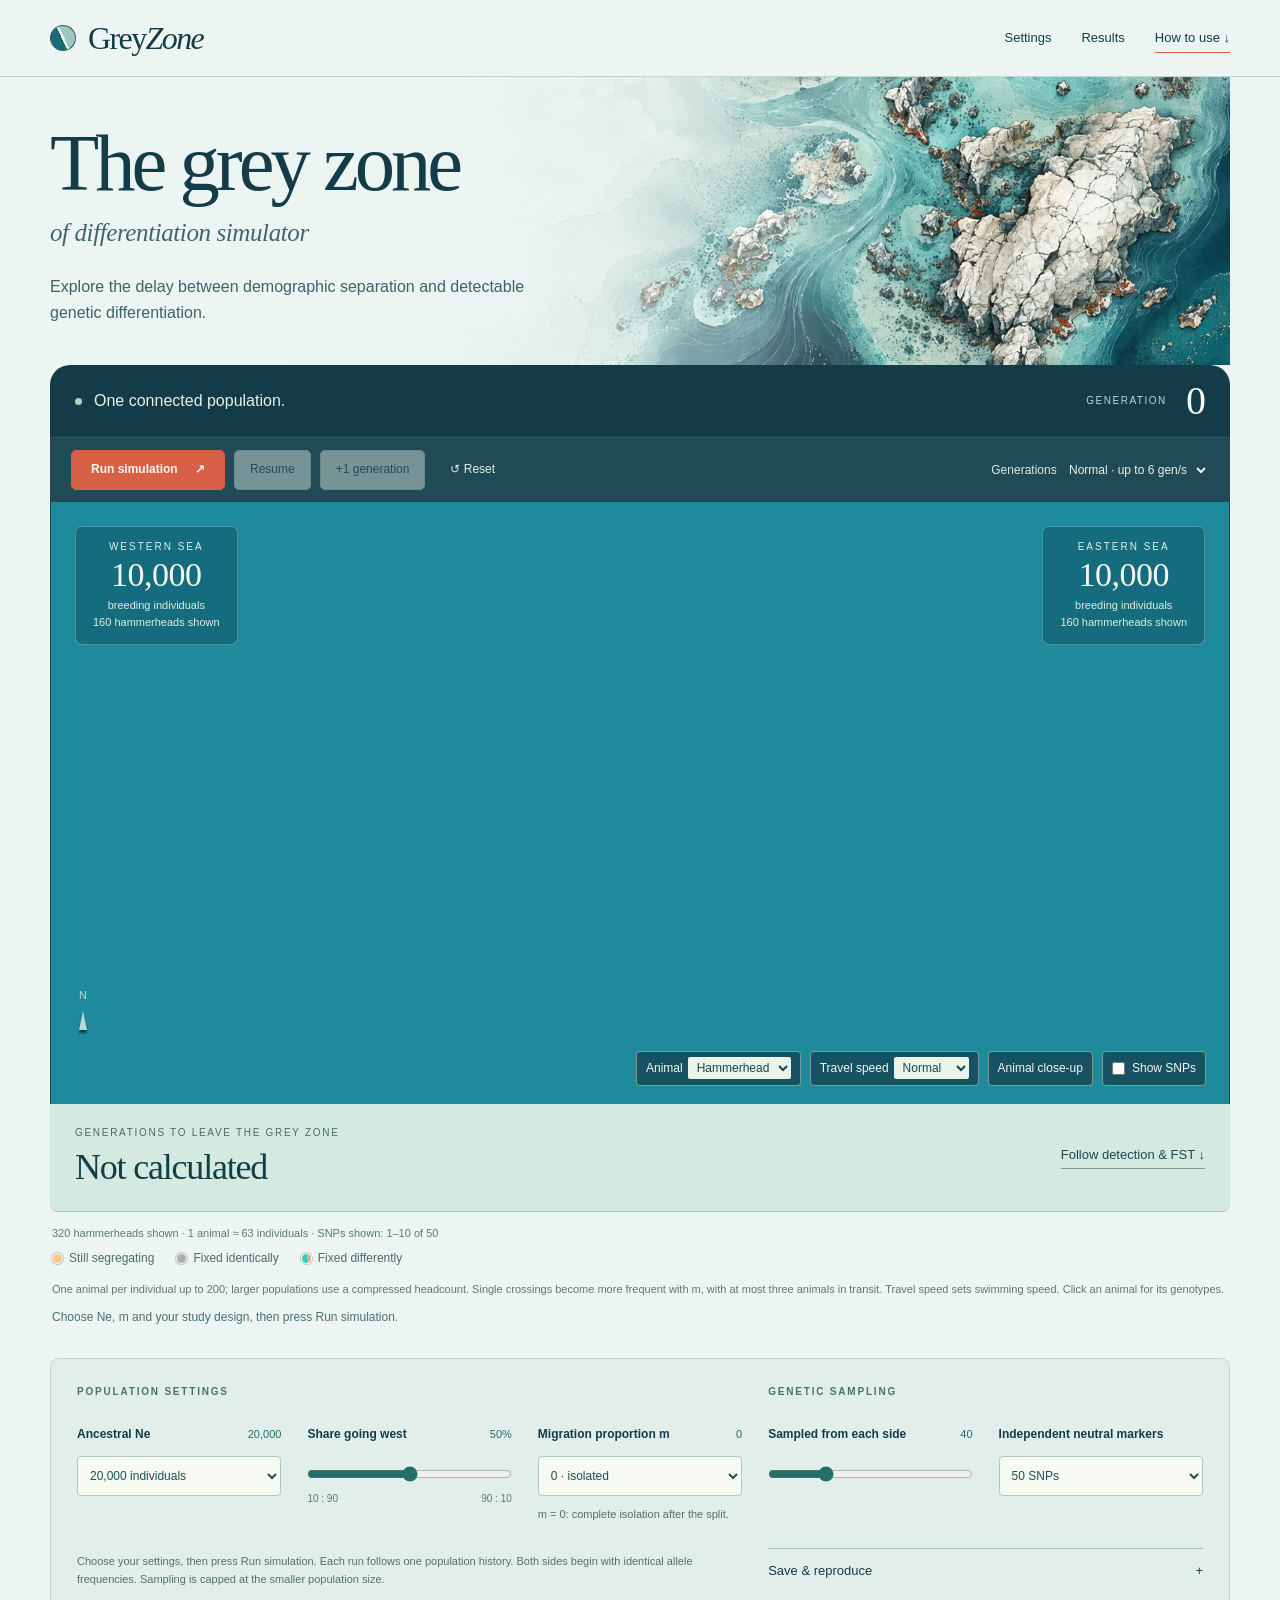
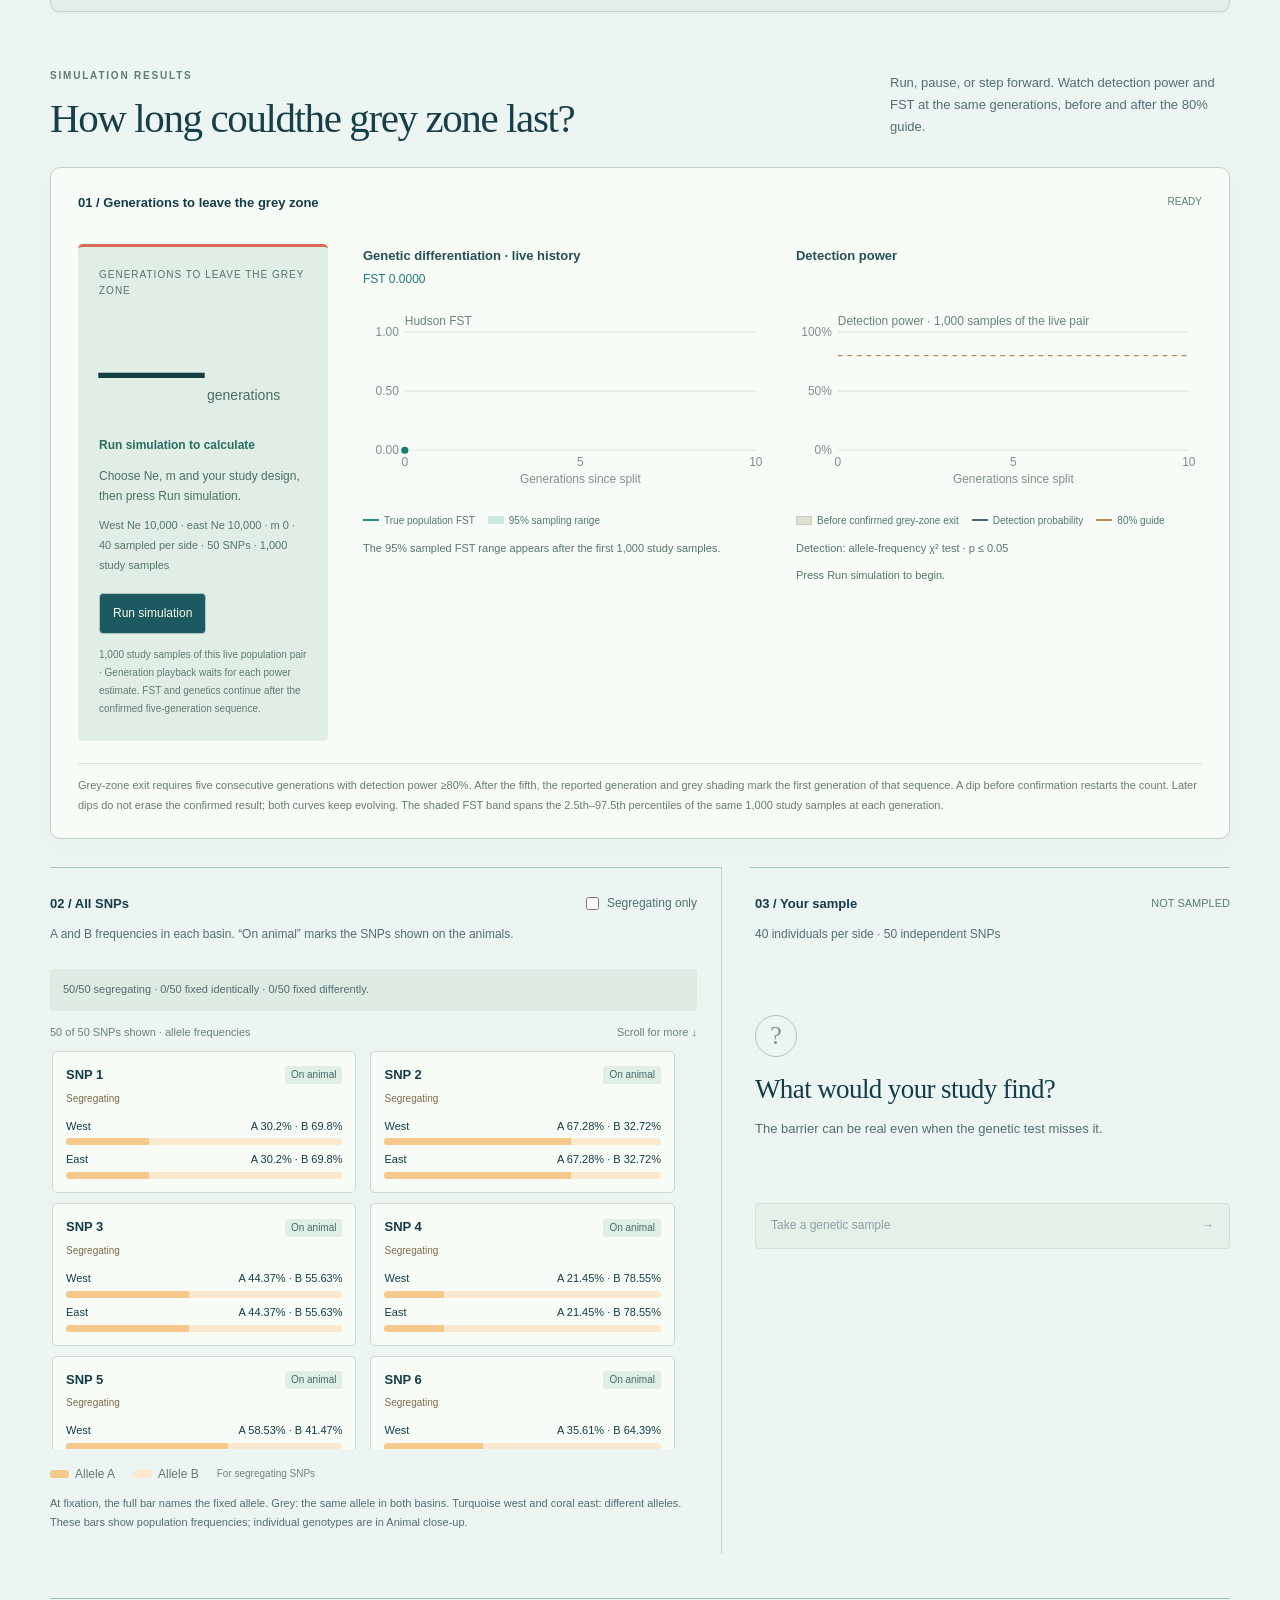
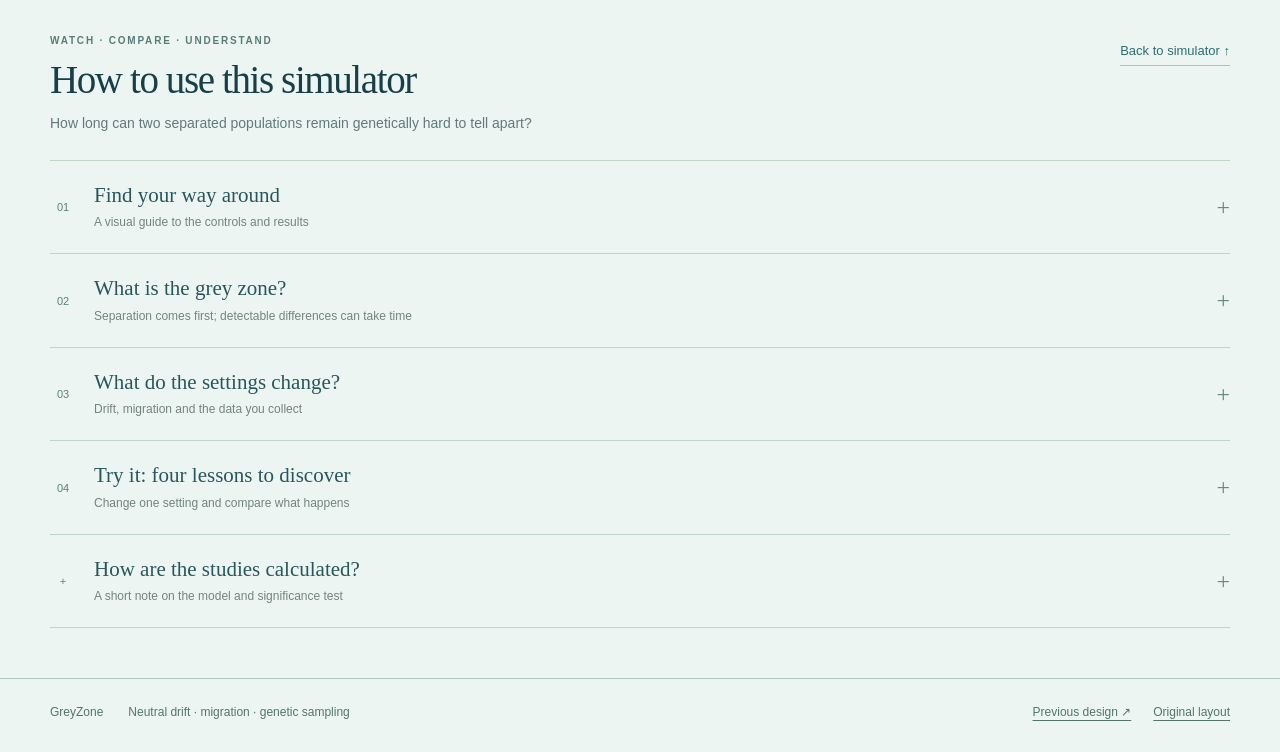
==== commit fc99aeb2: "Give GreyZone a marine atlas identity and a full-width ocean Replace the sidebar-led default with a " ====
--- a/docs/index.html
+++ b/docs/index.html
@@ -1,29 +1,25 @@
 <!doctype html>
-<html lang="en"><head><meta charset="utf-8"><meta name="viewport" content="width=device-width,initial-scale=1"><title>GreyZone | The grey zone of differentiation simulator</title><meta name="description" content="Explore genetic differentiation after a population split, with neutral drift, migration and repeated genetic sampling."><link rel="stylesheet" href="styles.css?v=observatory-24"><link id="observatory-style" rel="stylesheet" href="observatory.css?v=observatory-24"><script>if(new URLSearchParams(location.search).get("design")==="classic")document.getElementById("observatory-style").disabled=true;</script><script src="experiment-settings.js?v=observatory-24" defer></script><script src="model.js?v=first-snps-18" defer></script><script src="population-display.js?v=first-snps-18" defer></script><script src="shark-character.js?v=first-snps-18" defer></script><script src="fish-character.js?v=first-snps-18" defer></script><script src="marine-life.js?v=first-snps-18" defer></script><script src="animal-cache.js?v=first-snps-18" defer></script><script src="island-scene.js?v=first-snps-18" defer></script><script src="swim-motion.js?v=first-snps-18" defer></script><script src="ocean-scene.js?v=first-snps-18" defer></script><script src="power-result.js?v=first-snps-18" defer></script><script src="app.js?v=observatory-24" defer></script></head>
-<body><header><a class="brand" href="#">GreyZone</a><nav aria-label="Help"><a class="guide-link" href="#how-to">How to use ↓</a></nav></header>
+<html lang="en"><head><meta charset="utf-8"><meta name="viewport" content="width=device-width,initial-scale=1"><title>GreyZone | The grey zone of differentiation simulator</title><meta name="description" content="Explore genetic differentiation after a population split, with neutral drift, migration and repeated genetic sampling."><link rel="stylesheet" href="styles.css?v=atlas-25"><link id="observatory-style" rel="stylesheet" href="observatory.css?v=observatory-24"><link id="atlas-style" rel="stylesheet" href="atlas.css?v=atlas-25"><script>var design=new URLSearchParams(location.search).get("design");document.getElementById("observatory-style").disabled=design!=="observatory";document.getElementById("atlas-style").disabled=design==="classic"||design==="observatory";</script><script src="experiment-settings.js?v=observatory-24" defer></script><script src="model.js?v=first-snps-18" defer></script><script src="population-display.js?v=first-snps-18" defer></script><script src="shark-character.js?v=first-snps-18" defer></script><script src="fish-character.js?v=first-snps-18" defer></script><script src="marine-life.js?v=first-snps-18" defer></script><script src="animal-cache.js?v=first-snps-18" defer></script><script src="island-scene.js?v=first-snps-18" defer></script><script src="swim-motion.js?v=first-snps-18" defer></script><script src="ocean-scene.js?v=first-snps-18" defer></script><script src="power-result.js?v=first-snps-18" defer></script><script src="app.js?v=atlas-25" defer></script></head>
+<body><header><a class="brand" href="#" aria-label="GreyZone">Grey<span>Zone</span></a><nav aria-label="Simulator navigation"><a class="nav-settings" href="#settings">Settings</a><a class="nav-results" href="#detection-result">Results</a><a class="guide-link" href="#how-to">How to use ↓</a></nav></header>
 <main><section class="sim-intro" id="simulator"><h1><span class="title-main">The grey zone</span> <span class="title-rest">of differentiation simulator</span></h1><p>Explore the delay between demographic separation and detectable genetic differentiation.</p></section>
-<div class="experiment"><section class="world"><div class="world-head"><div><span class="live-dot"></span><span id="phase">One connected population.</span></div><span class="generation">GENERATION <strong id="generation">0</strong></span></div><div class="sea"><canvas id="scene" role="img" aria-label="An ocean seen from above, with grey sharks swimming freely. A sandy landmass can rise to separate the sea, with a coconut palm on it."></canvas><div class="pop-label left"><span>WESTERN SEA</span><strong id="n1">10,000</strong><small>breeding individuals</small><small id="shown-west"></small></div><div class="pop-label right"><span>EASTERN SEA</span><strong id="n2">10,000</strong><small>breeding individuals</small><small id="shown-east"></small></div><div id="barrier-label" class="barrier-label" hidden>THE DIVIDE</div><div id="channel-label" class="channel-label" hidden>channel open</div><div class="ocean-compass" aria-hidden="true"><span>N</span><i></i></div><div class="sea-caption"><div class="ocean-tools"><label class="travel-control">Animal <select id="shark-design" aria-label="Animal species"><option value="hammer" selected>Hammerhead</option><option value="classic">Classic shark</option><option value="turtle">Sea turtle</option><option value="surgeon">Blue tang</option><option value="tuna">Tuna</option><option value="orca">Orca</option><option value="seal">Harbour seal</option></select></label><label class="travel-control">Travel speed <select id="travel-speed" aria-label="Animal travel speed"><option value="0.6">Relaxed</option><option value="0.95" selected>Normal</option><option value="1.6">Fast</option></select></label><button id="meet-shark" type="button" class="meet-shark" aria-pressed="false">Animal close-up</button><label class="marker-toggle"><input type="checkbox" id="show-markers"> Show SNPs</label></div></div></div><div class="playbar"><button id="split" class="primary">Run simulation <span>↗</span></button><button id="play" disabled>Play</button><button id="step" disabled>+1 generation</button><button id="reset" class="quiet">↺ Reset</button><label class="speed-label">Generations <select id="speed" aria-label="Generation playback speed"><option value="1.5">Slow · up to 1.5 gen/s</option><option value="6" selected>Normal · up to 6 gen/s</option><option value="25">Fast · up to 25 gen/s</option></select></label></div><div class="detection-summary"><div><span class="duration-label">GENERATIONS TO LEAVE THE GREY ZONE</span><strong id="power-scene-time">Not calculated</strong></div><a href="#detection-result">Follow detection & FST ↓</a></div><p id="display-scale" class="scene-footnote"></p><div class="snp-colour-legend"><span><i class="snp-swatch variable"></i> Still segregating</span><span><i class="snp-swatch shared"></i> Fixed identically</span><span><i class="snp-swatch opposite"></i> Fixed differently</span></div><p class="scene-footnote">One animal per individual up to 200; larger populations use a compressed headcount. Single crossings become more frequent with m, with at most three animals in transit. Travel speed sets swimming speed. Click an animal for its genotypes.</p><p id="story" class="story" aria-live="polite">Choose Ne, m and your study design. Run simulation starts a fresh random split history and live power estimate.</p></section>
-<aside class="settings"><p class="eyebrow">POPULATION SETTINGS</p><div class="control"><label for="total">Ancestral Ne <output id="total-out"></output></label><select id="total"><option value="10">10 individuals</option><option value="20">20 individuals</option><option value="50">50 individuals</option><option value="100">100 individuals</option><option value="200">200 individuals</option><option value="500">500 individuals</option><option value="1000">1,000 individuals</option><option value="2000">2,000 individuals</option><option value="5000">5,000 individuals</option><option value="10000">10,000 individuals</option><option value="20000" selected>20,000 individuals</option><option value="50000">50,000 individuals</option><option value="100000">100,000 individuals</option><option value="200000">200,000 individuals</option><option value="500000">500,000 individuals</option></select></div><div class="control"><label for="ratio">Share going west <output id="ratio-out">50%</output></label><input id="ratio" type="range" min="10" max="90" step="10" value="50"><div class="ends"><span>10 : 90</span><span>90 : 10</span></div></div><div class="control"><label for="migration">Migration proportion m <output id="migration-out">0</output></label><select id="migration"><option value="0.000000">0 · isolated</option><option value="0.000001">0.000001 · 0.0001%</option><option value="0.000010">0.00001 · 0.001%</option><option value="0.000100">0.0001 · 0.01%</option><option value="0.001000">0.001 · 0.1%</option><option value="0.005000">0.005 · 0.5%</option><option value="0.010000">0.01 · 1%</option><option value="0.050000">0.05 · 5%</option><option value="0.100000">0.1 · 10%</option><option value="0.250000">0.25 · 25%</option><option value="0.500000">0.5 · 50%</option></select><p id="migration-note">Fraction of each population replaced by migrants per generation. 0 ≤ m &lt; 1.</p></div><div class="rule"></div><p class="eyebrow">GENETIC SAMPLING</p><div class="control"><label for="sample-size">Sampled from each side <output id="sample-out">40</output></label><input id="sample-size" type="range" min="1" max="150" step="1" value="40"></div><div class="control"><label for="loci">Independent neutral markers</label><select id="loci"><option value="1">1 SNP</option><option value="5">5 SNPs</option><option value="10">10 SNPs</option><option value="20">20 SNPs</option><option value="50" selected>50 SNPs</option><option value="100">100 SNPs</option><option value="200">200 SNPs</option><option value="500">500 SNPs</option><option value="750">750 SNPs</option><option value="1000">1,000 SNPs</option></select></div><p class="setting-note">Choose your settings, then press Run simulation. Each run follows one population history. Both sides begin with identical allele frequencies. Sampling is capped at the smaller population size.</p><details class="experiment-file" id="experiment-file"><summary>Save &amp; reproduce <span aria-hidden="true">+</span></summary><div class="experiment-file-body"><label for="random-seed">Random seed</label><div class="seed-row"><input id="random-seed" type="text" inputmode="numeric" pattern="[0-9]{1,10}" maxlength="10" aria-describedby="seed-help"><button id="new-seed" type="button">New seed</button></div><label class="seed-lock"><input id="seed-lock" type="checkbox"> Reuse this seed</label><p id="seed-help">The same seed and settings reproduce the population and power curves.</p><div class="file-actions"><button id="save-settings" type="button">Save settings ↓</button><button id="load-settings" type="button">Load settings ↑</button><button id="copy-experiment" type="button">Copy link ↗</button></div><input id="settings-file" type="file" accept=".json,application/json" hidden><p id="settings-message" role="status">Saved settings restart at generation 0.</p><a id="experiment-link" hidden>Open experiment</a></div></details></aside></div>
+<div class="experiment"><section class="world"><div class="world-head"><div><span class="live-dot"></span><span id="phase">One connected population.</span></div><span class="generation">GENERATION <strong id="generation">0</strong></span></div><div class="playbar"><button id="split" class="primary">Run simulation <span>↗</span></button><button id="play" disabled>Play</button><button id="step" disabled>+1 generation</button><button id="reset" class="quiet">↺ Reset</button><label class="speed-label">Generations <select id="speed" aria-label="Generation playback speed"><option value="1.5">Slow · up to 1.5 gen/s</option><option value="6" selected>Normal · up to 6 gen/s</option><option value="25">Fast · up to 25 gen/s</option></select></label></div><div class="sea"><canvas id="scene" role="img" aria-label="An ocean seen from above, with grey sharks swimming freely. A sandy landmass can rise to separate the sea, with a coconut palm on it."></canvas><div class="pop-label left"><span>WESTERN SEA</span><strong id="n1">10,000</strong><small>breeding individuals</small><small id="shown-west"></small></div><div class="pop-label right"><span>EASTERN SEA</span><strong id="n2">10,000</strong><small>breeding individuals</small><small id="shown-east"></small></div><div id="barrier-label" class="barrier-label" hidden>THE DIVIDE</div><div id="channel-label" class="channel-label" hidden>channel open</div><div class="ocean-compass" aria-hidden="true"><span>N</span><i></i></div><div class="sea-caption"><div class="ocean-tools"><label class="travel-control">Animal <select id="shark-design" aria-label="Animal species"><option value="hammer" selected>Hammerhead</option><option value="classic">Classic shark</option><option value="turtle">Sea turtle</option><option value="surgeon">Blue tang</option><option value="tuna">Tuna</option><option value="orca">Orca</option><option value="seal">Harbour seal</option></select></label><label class="travel-control">Travel speed <select id="travel-speed" aria-label="Animal travel speed"><option value="0.6">Relaxed</option><option value="0.95" selected>Normal</option><option value="1.6">Fast</option></select></label><button id="meet-shark" type="button" class="meet-shark" aria-pressed="false">Animal close-up</button><label class="marker-toggle"><input type="checkbox" id="show-markers"> Show SNPs</label></div></div></div><div class="detection-summary"><div><span class="duration-label">GENERATIONS TO LEAVE THE GREY ZONE</span><strong id="power-scene-time">Not calculated</strong></div><a href="#detection-result">Follow detection & FST ↓</a></div><p id="display-scale" class="scene-footnote"></p><div class="snp-colour-legend"><span><i class="snp-swatch variable"></i> Still segregating</span><span><i class="snp-swatch shared"></i> Fixed identically</span><span><i class="snp-swatch opposite"></i> Fixed differently</span></div><p class="scene-footnote">One animal per individual up to 200; larger populations use a compressed headcount. Single crossings become more frequent with m, with at most three animals in transit. Travel speed sets swimming speed. Click an animal for its genotypes.</p><p id="story" class="story" aria-live="polite">Choose Ne, m and your study design. Run simulation starts a fresh random split history and live power estimate.</p></section>
+<aside class="settings" id="settings" aria-label="Population and study settings"><p class="eyebrow">POPULATION SETTINGS</p><div class="control" data-setting="total"><label for="total">Ancestral Ne <output id="total-out"></output></label><select id="total"><option value="10">10 individuals</option><option value="20">20 individuals</option><option value="50">50 individuals</option><option value="100">100 individuals</option><option value="200">200 individuals</option><option value="500">500 individuals</option><option value="1000">1,000 individuals</option><option value="2000">2,000 individuals</option><option value="5000">5,000 individuals</option><option value="10000">10,000 individuals</option><option value="20000" selected>20,000 individuals</option><option value="50000">50,000 individuals</option><option value="100000">100,000 individuals</option><option value="200000">200,000 individuals</option><option value="500000">500,000 individuals</option></select></div><div class="control" data-setting="ratio"><label for="ratio">Share going west <output id="ratio-out">50%</output></label><input id="ratio" type="range" min="10" max="90" step="10" value="50"><div class="ends"><span>10 : 90</span><span>90 : 10</span></div></div><div class="control" data-setting="migration"><label for="migration">Migration proportion m <output id="migration-out">0</output></label><select id="migration"><option value="0.000000">0 · isolated</option><option value="0.000001">0.000001 · 0.0001%</option><option value="0.000010">0.00001 · 0.001%</option><option value="0.000100">0.0001 · 0.01%</option><option value="0.001000">0.001 · 0.1%</option><option value="0.005000">0.005 · 0.5%</option><option value="0.010000">0.01 · 1%</option><option value="0.050000">0.05 · 5%</option><option value="0.100000">0.1 · 10%</option><option value="0.250000">0.25 · 25%</option><option value="0.500000">0.5 · 50%</option></select><p id="migration-note">Fraction of each population replaced by migrants per generation. 0 ≤ m &lt; 1.</p></div><div class="rule"></div><p class="eyebrow">GENETIC SAMPLING</p><div class="control" data-setting="sample-size"><label for="sample-size">Sampled from each side <output id="sample-out">40</output></label><input id="sample-size" type="range" min="1" max="150" step="1" value="40"></div><div class="control" data-setting="loci"><label for="loci">Independent neutral markers</label><select id="loci"><option value="1">1 SNP</option><option value="5">5 SNPs</option><option value="10">10 SNPs</option><option value="20">20 SNPs</option><option value="50" selected>50 SNPs</option><option value="100">100 SNPs</option><option value="200">200 SNPs</option><option value="500">500 SNPs</option><option value="750">750 SNPs</option><option value="1000">1,000 SNPs</option></select></div><p class="setting-note">Choose your settings, then press Run simulation. Each run follows one population history. Both sides begin with identical allele frequencies. Sampling is capped at the smaller population size.</p><details class="experiment-file" id="experiment-file"><summary>Save &amp; reproduce <span aria-hidden="true">+</span></summary><div class="experiment-file-body"><label for="random-seed">Random seed</label><div class="seed-row"><input id="random-seed" type="text" inputmode="numeric" pattern="[0-9]{1,10}" maxlength="10" aria-describedby="seed-help"><button id="new-seed" type="button">New seed</button></div><label class="seed-lock"><input id="seed-lock" type="checkbox"> Reuse this seed</label><p id="seed-help">The same seed and settings reproduce the population and power curves.</p><div class="file-actions"><button id="save-settings" type="button">Save settings ↓</button><button id="load-settings" type="button">Load settings ↑</button><button id="copy-experiment" type="button">Copy link ↗</button></div><input id="settings-file" type="file" accept=".json,application/json" hidden><p id="settings-message" role="status">Saved settings restart at generation 0.</p><a id="experiment-link" hidden>Open experiment</a></div></details></aside></div>
 <section class="evidence"><div class="section-title"><div><p class="eyebrow">SIMULATION RESULTS</p><h2>How long could<br>the grey zone last?</h2></div><p>Run, pause, or step forward. Watch detection power and FST at the same generations, before and after the 80% guide.</p></div><div class="evidence-grid"><article id="detection-result" class="panel power-panel"><div class="panel-top"><h3>01 / Generations to leave the grey zone</h3><span id="power-progress" class="muted" aria-live="polite">READY</span></div><div class="power-layout"><div class="power-answer"><p class="power-kicker">GENERATIONS TO LEAVE THE GREY ZONE</p><div class="duration-number"><strong id="power-time" class="power-time" aria-live="polite">—</strong><span id="power-unit" class="power-unit">generations</span></div><p id="power-status" class="power-status" aria-live="polite">Run simulation to calculate</p><p id="power-meaning" class="power-meaning">Choose Ne, m and your study design, then press Run simulation.</p><p id="power-design" class="power-design"></p><div class="power-actions"><button id="calculate-power">Run simulation</button></div><p id="power-note" class="power-note">1,000 study samples from the live pair follow the live clock. The curve continues after detection.</p></div><div class="power-figure"><div class="figure-block"><div class="live-fst-heading"><strong>Genetic differentiation · live history</strong><span class="metric" id="fst-value">FST 0.0000</span></div><div id="fst-chart" class="chart" role="img" aria-label="Live-history FST over generations"></div><div class="fst-legend"><span><i class="fst-line-key"></i> True population FST</span><span><i class="fst-range-key"></i> 95% sampling range</span></div><p id="fst-interval" class="fst-interval"></p></div><div class="figure-block"><div class="power-figure-title">Detection power</div><div id="power-chart" class="chart" role="img" aria-label="Estimated probability of detecting differentiation across generations"></div><div class="power-legend"><span><i class="power-key grey"></i> Before confirmed grey-zone exit</span><span><i class="power-key curve"></i> Detection probability</span><span><i class="power-key target"></i> 80% guide</span></div><p class="detection-test">Detection: allele-frequency χ² test · p ≤ 0.05</p><p id="power-now" class="power-now">The live generation waits for 1,000 study samples from the same populations.</p></div></div></div><p class="power-caveat">Grey-zone exit requires five consecutive generations with detection power ≥80%. After the fifth, the reported generation and grey shading mark the first generation of that sequence. A dip before confirmation restarts the count. Later dips do not erase the confirmed result; both curves keep evolving. The shaded FST band spans the 2.5th–97.5th percentiles of the same 1,000 study samples at each generation.</p></article><article class="panel snp-panel" id="snp-panel"><div class="panel-top"><h3 id="snp-panel-title">02 / All SNPs</h3><label class="snp-filter" id="snp-filter-control"><input type="checkbox" id="segregating-only"> Segregating only</label></div><p id="snp-intro">A and B frequencies in each basin. “On animal” marks the SNPs shown on the animals.</p><p id="sorting-status" class="snp-summary" aria-live="polite"></p><div id="snp-state-summary" class="snp-aggregate" role="group" aria-label="Counts of SNP states across all selected markers" hidden><div class="snp-total" id="snp-summary-total"></div><div class="snp-state-count"><i class="state-ball segregating" aria-hidden="true"></i><div><strong id="snp-segregating-count">0</strong><span>Segregating</span><small>Variable within at least one population</small></div></div><div class="snp-state-count"><i class="state-ball opposite" aria-hidden="true"></i><div><strong id="snp-opposite-count">0</strong><span>Fixed differently</span><small>Different alleles fixed on the two sides</small></div></div><div class="snp-state-count"><i class="state-ball shared" aria-hidden="true"></i><div><strong id="snp-shared-count">0</strong><span>Fixed identically</span><small>The same allele fixed on both sides</small></div></div></div><div id="snp-details"><div class="snp-list-heading"><span id="snp-list-count"></span><span>Scroll for more ↓</span></div><div id="snp-frequencies" class="snp-grid" role="region" aria-label="Allele frequencies for all SNPs" tabindex="0"></div><p id="snp-empty" class="snp-empty" hidden>No segregating SNPs at this generation.</p><div class="frequency-key"><span><i class="frequency-swatch allele-a"></i> Allele A</span><span><i class="frequency-swatch allele-b"></i> Allele B</span><span class="frequency-key-note">For segregating SNPs</span></div><p class="snp-help">At fixation, the full bar names the fixed allele. Grey: the same allele in both basins. Turquoise west and coral east: different alleles. These bars show population frequencies; individual genotypes are in Animal close-up.</p></div></article><article class="panel sample-panel"><div class="panel-top"><h3>03 / Your sample</h3><span id="sample-generation" class="muted">NOT SAMPLED</span></div><p id="sample-description">40 individuals per side · 50 independent SNPs</p><div class="sample-result" id="sample-result"><span class="sample-icon">?</span><strong>What would your study find?</strong><p>The barrier can be real even when the genetic test misses it.</p></div><button id="take-sample" class="sample-button" disabled>Take a genetic sample <span>→</span></button><div id="sample-history" class="sample-history" aria-live="polite"></div></article></div></section>
 <section class="tutorial" id="how-to" aria-labelledby="tutorial-title">
 <div class="tutorial-heading"><div><p class="eyebrow">WATCH · COMPARE · UNDERSTAND</p><h2 id="tutorial-title">How to use this simulator</h2><p>How long can two separated populations remain genetically hard to tell apart?</p></div><a class="guide-return" href="#simulator">Back to simulator ↑</a></div>
-<details class="guide-step" open><summary><span class="guide-number" aria-hidden="true">01</span><span><strong>Find your way around</strong><small>A visual guide to the controls and results</small></span></summary>
+<details class="guide-step"><summary><span class="guide-number" aria-hidden="true">01</span><span><strong>Find your way around</strong><small>A visual guide to the controls and results</small></span></summary>
 <div class="guide-body">
 <p>Choose your settings, then press <strong>Run simulation</strong>. Land separates the population into two basins. Watch generations pass and see when genetic sampling can reliably tell the populations apart.</p>
-<div class="guide-walkthrough"><figure class="guide-screen"><a href="assets/tutorial/interface.jpg" target="_blank" rel="noopener" aria-label="Enlarge the simulator controls screenshot"><img src="assets/tutorial/interface.jpg" width="1348" height="926" loading="lazy" alt="Simulator ocean and controls, with numbered labels for settings, generation counter and playback buttons."><span class="guide-pin" style="left:78%;top:7%" aria-hidden="true">1</span><span class="guide-pin" style="left:70%;top:9%" aria-hidden="true">2</span><span class="guide-pin" style="left:4%;top:69%" aria-hidden="true">3</span></a><figcaption>Controls and ocean · click the image to enlarge</figcaption></figure>
-<ol class="guide-callouts">
-<li><strong>Set the scenario and your study.</strong> Population size, split ratio and migration are on the right; sample size and SNP count are below them.</li>
-<li><strong>Follow the generations.</strong> This counter is time since the split. Basin labels show Ne on each side.</li>
-<li><strong>Run, pause, inspect.</strong> Pause freezes the simulation. <strong>+1 generation</strong> advances once and stays paused. Changing a population or sampling setting resets the run; <strong>Run again</strong> starts another random history unless <strong>Reuse this seed</strong> is selected.</li>
-</ol></div>
-<div class="guide-walkthrough"><figure class="guide-screen"><a href="assets/tutorial/results.jpg" target="_blank" rel="noopener" aria-label="Enlarge the results screenshot"><img src="assets/tutorial/results.jpg" width="1348" height="926" loading="lazy" alt="Results from one example run, showing the detected grey-zone duration, population FST with sampling range, and detection power crossing the 80 percent guide."><span class="guide-pin" style="left:7%;top:20%" aria-hidden="true">4</span><span class="guide-pin" style="left:26%;top:13%" aria-hidden="true">5</span><span class="guide-pin" style="left:62%;top:13%" aria-hidden="true">6</span></a><figcaption>Results from one example run · your result will vary</figcaption></figure>
+<div class="guide-walkthrough"><figure class="guide-screen"><a href="assets/tutorial/settings.jpg" target="_blank" rel="noopener" aria-label="Enlarge the settings screenshot"><img src="assets/tutorial/settings.jpg" width="1348" height="926" loading="lazy" alt="Population and sampling settings in the dock underneath the ocean."><span class="guide-pin" style="left:6%;top:13%" aria-hidden="true">1</span></a><figcaption>Population and study settings · click to enlarge</figcaption></figure><ol class="guide-callouts"><li><strong>Set the scenario and your study.</strong> The dock below the ocean contains population size, split ratio, migration, sampled individuals and SNP count. The Settings link at the top takes you straight there. Save &amp; reproduce contains the seed and settings files.</li></ol></div>
+<div class="guide-walkthrough"><figure class="guide-screen"><a href="assets/tutorial/interface.jpg" target="_blank" rel="noopener" aria-label="Enlarge the ocean and playback screenshot"><img src="assets/tutorial/interface.jpg" width="1348" height="926" loading="lazy" alt="The ocean at generation 44, with playback controls above it and the grey-zone result beneath it."><span class="guide-pin" style="left:92%;top:7%" aria-hidden="true">2</span><span class="guide-pin" style="left:6%;top:14%" aria-hidden="true">3</span></a><figcaption>Ocean and playback · click to enlarge</figcaption></figure><ol class="guide-callouts" start="2"><li><strong>Follow the generations.</strong> The counter is time since the split. Basin labels show Ne on each side. The demographic state appears above the ocean.</li><li><strong>Run, pause, inspect.</strong> Pause freezes the simulation. <strong>+1 generation</strong> advances once and stays paused. Changing a population or sampling setting resets the run; <strong>Run again</strong> starts another random history unless <strong>Reuse this seed</strong> is selected.</li></ol></div>
+<div class="guide-walkthrough"><figure class="guide-screen"><a href="assets/tutorial/results.jpg" target="_blank" rel="noopener" aria-label="Enlarge the results screenshot"><img src="assets/tutorial/results.jpg" width="1348" height="926" loading="lazy" alt="Results from one example run, showing the detected grey-zone duration, population FST with sampling range, and detection power crossing the 80 percent guide."><span class="guide-pin" style="left:8%;top:26%" aria-hidden="true">4</span><span class="guide-pin" style="left:27%;top:15%" aria-hidden="true">5</span><span class="guide-pin" style="left:62%;top:15%" aria-hidden="true">6</span></a><figcaption>Results from one example run · your result will vary</figcaption></figure>
 <ol class="guide-callouts" start="4">
 <li><strong>The number to watch.</strong> Generations needed to leave the grey zone. It appears once power stays at or above 80% for <strong>five consecutive generations</strong>, and reports the first of those five. A brief crossing is not enough. The run continues afterwards.</li>
 <li><strong>How different are they?</strong> The teal line is FST in the full populations. The shaded band contains the middle 95% of sampled FST estimates: wider means a study’s estimate is less precise.</li>
 <li><strong>How reliably can we detect it?</strong> The blue line is power. The dashed line is the 80% target; the grey shading marks the time before confirmed exit.</li>
 </ol></div>
 <p><strong>Explore the genetics.</strong> Up to 100 SNPs, All SNPs shows allele frequencies in both basins. Above 100, SNP summary shows counts of segregating, differently fixed and identically fixed markers, with no individual bars. Every selected SNP is included in the calculations. Turn on <strong>Show SNPs</strong> to see the first ten on animals; click an animal for its 0, 1 or 2 copies of allele A. Gold means still variable, grey means the same allele fixed on both sides, and turquoise/coral mean different alleles fixed.</p>
-<p><strong>Save an experiment.</strong> Open <strong>Save &amp; reproduce</strong> below the settings. Save a settings file or copy a link to reopen the same history from generation 0. Select <strong>Reuse this seed</strong> to repeat it; <strong>New seed</strong> chooses a different history.</p>
+<p><strong>Save an experiment.</strong> Open <strong>Save &amp; reproduce</strong> in the settings. Save a settings file or copy a link to reopen the same history from generation 0. Select <strong>Reuse this seed</strong> to repeat it; <strong>New seed</strong> chooses a different history.</p>
 <p><strong>Try being the researcher.</strong> Pause, then click <strong>Take a genetic sample</strong> a few times. The populations stay the same, but samples can give different answers.</p>
 </div></details>
 <details class="guide-step"><summary><span class="guide-number" aria-hidden="true">02</span><span><strong>What is the grey zone?</strong><small>Separation comes first; detectable differences can take time</small></span></summary>
@@ -70,4 +66,4 @@
 <p>Each of the 1,000 studies draws the selected sample size from each basin and uses all selected SNPs. Sampled FST uses Hudson’s estimator; significance uses an approximate Pearson chi-square test of allele counts at p ≤ 0.05. This is not a permutation test of FST. Power is the fraction of significant studies. Sampling noise can give slightly negative FST estimates, and occasional significant results even at the identical starting state. Very small samples and rare alleles can make the approximate test less reliable.</p>
 <p>The FST band spans the 2.5th–97.5th percentiles of those studies. It describes sampling variation around this population history, not the range of possible evolutionary histories.</p>
 </div></details>
-</section></main><footer><span>GreyZone</span><span>Neutral drift · migration · genetic sampling</span><a id="design-switch" href="?design=classic#simulator">Previous design ↗</a></footer></body></html>
+</section></main><footer><span>GreyZone</span><span>Neutral drift · migration · genetic sampling</span><div class="design-links"><a id="design-switch" href="?design=observatory#simulator">Previous design ↗</a><a id="classic-design-link" href="?design=classic#simulator">Original layout</a></div></footer></body></html>
--- a/docs/styles.css
+++ b/docs/styles.css
@@ -71,3 +71,9 @@
 
 /* Experiment files and seed controls also work with the preserved design. */
 .experiment-file{border-top:1px solid var(--line);margin-top:20px;font-size:12px}.experiment-file>summary{display:flex;justify-content:space-between;align-items:center;cursor:pointer;list-style:none;padding:15px 0;font-weight:600}.experiment-file>summary::-webkit-details-marker{display:none}.experiment-file[open]>summary>span{transform:rotate(45deg)}.experiment-file-body>label{font-size:11px}.seed-row{display:flex;gap:6px;margin:7px 0 10px}.seed-row input{width:0;min-width:0;flex:1;border:1px solid #b8c9c5;border-radius:5px;background:#fffdf8;padding:8px;font:12px monospace;color:var(--ink)}.seed-row button,.file-actions button{padding:7px 9px;font-size:10px}.seed-lock{display:flex;align-items:center;gap:5px}.seed-lock input{accent-color:var(--ink);margin:0}.experiment-file-body p{font-size:10px;line-height:1.6;color:var(--muted);margin:9px 0}.file-actions{display:flex;flex-wrap:wrap;gap:6px}.file-actions button:first-child{background:var(--ink);color:white}.experiment-file input[hidden],#experiment-link[hidden]{display:none}#experiment-link{font-size:10px;overflow-wrap:anywhere;color:var(--ink)}#settings-message{min-height:3.2em}#design-switch{color:inherit;text-underline-offset:4px;white-space:nowrap}.power-figure-title{font-size:13px;font-weight:600;color:#31575c;margin:17px 0 0}.figure-block{min-width:0}@media(max-width:720px){.experiment-file{grid-column:1/-1}footer{flex-wrap:wrap}}
+
+/* Preserve the older ocean/control order when viewing an earlier design. */
+.world{display:flex;flex-direction:column}.world>*{order:4}.world-head{order:0}.sea{order:1}.playbar{order:2}.detection-summary{order:3}header nav{display:flex;align-items:center;gap:22px}header .nav-settings,header .nav-results{font-size:12px;color:inherit;text-decoration:none}header .brand span{font:inherit;color:inherit;letter-spacing:inherit;margin:0}.design-links{display:flex;gap:18px;flex-wrap:wrap}.design-links a{color:inherit;font-size:11px;text-underline-offset:4px}.nav-settings:hover,.nav-results:hover{text-decoration:underline}
+header .brand span{display:inline}.nav-settings:focus-visible,.nav-results:focus-visible{outline:3px solid #c77548;outline-offset:4px}
+
+.guide-callouts[start="2"]{counter-reset:callout 1}
--- a/docs/observatory.css
+++ b/docs/observatory.css
@@ -92,3 +92,5 @@
 @media(max-width:760px){header,main,footer{padding-left:18px;padding-right:18px}header{height:66px}.brand{font-size:23px}.brand::before{width:25px;height:25px;font-size:23px}.sim-intro{display:block;padding:27px 0 25px}.sim-intro h1{font-size:49px;letter-spacing:-2px}.title-rest{font-size:.46em;letter-spacing:-.5px;margin-top:8px}.sim-intro p{margin-top:17px;max-width:450px;font-size:12px}.experiment{display:flex;flex-direction:column;gap:28px}.world{width:100%}.sea{height:470px}.world-head{padding:13px 14px;min-height:63px;font-size:11px;gap:10px}.generation strong{font-size:25px}.generation{font-size:8px;letter-spacing:.3px}.world-head>div{line-height:1.5}.live-dot{margin-right:6px}.playbar{padding:12px 10px}.playbar button{padding:9px 10px;font-size:10px}.playbar .speed-label{flex-basis:auto;margin-left:auto}.speed-label select{max-width:167px}.detection-summary{padding:17px 14px;gap:13px}.detection-summary #power-scene-time{font-size:26px}.duration-label{font-size:8px}.detection-summary a{font-size:10px}.settings{display:grid;grid-template-columns:1fr 1fr;gap:0 22px;width:100%;border-left:0;border-top:2px solid var(--ink);padding:21px 0 0}.settings>.eyebrow,.settings>.rule,.setting-note,.experiment-file{grid-column:1/-1}.settings .control{margin-bottom:21px}.settings .rule{margin:3px 0 19px}.settings .setting-note{font-size:10px}.experiment-file{margin-top:18px}.experiment-file-body{max-width:440px}.seed-row input{font-size:13px}.file-actions button,.seed-row button{padding:9px 12px;font-size:11px}.evidence{padding-top:37px}.section-title{display:block}.section-title h2{font-size:30px;max-width:400px}.section-title>p{max-width:450px;margin-top:15px}.evidence-grid{grid-template-columns:1fr;gap:20px}.power-panel{grid-column:auto}.panel-top{gap:16px;align-items:start}.power-panel .panel-top{display:block}.power-panel .muted{text-align:left;display:block;margin-top:7px;max-width:none}.power-layout{margin-top:17px}.power-answer .duration-number{float:none;margin:0}.power-status{margin-top:15px}.power-figure{grid-template-columns:1fr;gap:27px;padding-top:3px}.power-panel .chart{height:auto;aspect-ratio:340/155}.power-panel .chart text{font-size:9px}.power-figure-title,.live-fst-heading{min-height:0}.power-legend,.fst-legend{font-size:10px}.snp-panel{border-right:0;padding-right:0}.sample-panel{padding-left:0}.snp-grid{grid-template-columns:repeat(2,minmax(0,1fr));gap:0 17px}.sample-result{height:200px}.sample-result strong{font-size:25px}.tutorial-heading{gap:16px}.tutorial-heading h2{font-size:29px}.guide-step>summary{gap:12px;padding:19px 0}.guide-step>summary strong{font-size:14px}.guide-step>summary small{font-size:10px}.guide-body{padding:0 0 24px;font-size:13px}.guide-number{flex-basis:22px}.guide-screen{margin-top:18px}.guide-terms,.guide-experiments{grid-template-columns:1fr}.scene-footnote{font-size:9px}.story{font-size:10px;padding-top:10px}footer{flex-wrap:wrap;gap:14px 25px}footer>span:nth-child(2){order:3;flex-basis:100%}#design-switch{margin-left:auto}}
 @media(max-width:420px){.sim-intro h1{font-size:44px}.sea{height:440px}.playbar .speed-label{flex-basis:100%;margin:3px 0 0}.pop-label{min-width:96px}.pop-label.left{left:11px}.pop-label.right{right:11px}.pop-label span{font-size:8px;letter-spacing:1px}.sea-caption{left:11px;right:11px;bottom:12px}.ocean-tools{gap:5px}.travel-control,.marker-toggle,.meet-shark{font-size:9px;padding:5px}.travel-control select{font-size:9px}.snp-grid{grid-template-columns:1fr}.detection-summary{align-items:start}.detection-summary a{margin-top:3px}}
 @media(prefers-reduced-motion:reduce){button{transition:none}}
+/* Keep the uninterrupted wordmark when using the atlas page's shared header. */
+header .brand{gap:0}header .brand::before{margin-right:12px}
--- a/docs/atlas.css
+++ b/docs/atlas.css
@@ -0,0 +1,90 @@
+/* GreyZone's marine atlas identity. All artwork is decorative; the canvas model is unchanged. */
+:root{--paper:#edf5f3;--ink:#143c48;--muted:#526d72;--line:#c1d6d1;--teal:#198f8a;--coral:#d86046;--font:'Avenir Next','Segoe UI',Arial,sans-serif;--serif:Georgia,'Times New Roman',serif}
+html{scroll-padding-top:24px}body{background:var(--paper);color:var(--ink);font:15px/1.6 var(--font);-webkit-font-smoothing:antialiased}
+header,main,footer{max-width:1550px;padding-left:50px;padding-right:50px}
+header{height:77px;border-bottom:1px solid var(--line);position:relative;z-index:1}
+.brand{font:32px/1 var(--serif);letter-spacing:-1.6px;display:inline-flex;align-items:center;gap:0;text-decoration:none;color:var(--ink)}
+header .brand span{font:italic 32px/1 var(--serif);letter-spacing:-1.6px;color:var(--ink)}
+.brand::before{content:'';display:block;width:24px;height:24px;border:1px solid #315c65;border-radius:50%;margin-right:12px;background:linear-gradient(90deg,#1c6c75 45%,transparent 45%,transparent 55%,#9fc9be 55%);transform:rotate(-25deg)}
+header nav{gap:30px}.guide-link,header .nav-settings,header .nav-results{font:13px/1.5 var(--font);text-decoration:none;color:var(--ink);padding:5px 0;border:0}.guide-link{border-bottom:1px solid var(--coral)}
+.guide-link:hover,header .nav-settings:hover,header .nav-results:hover{color:#ab452e;text-decoration:none}
+.sim-intro{position:relative;isolation:isolate;min-height:288px;padding:45px 0 36px;background:url('assets/atlas/marine-chart.webp') right 42%/auto 770px no-repeat;overflow:hidden}
+.sim-intro::after{content:'';position:absolute;z-index:-1;inset:0;background:linear-gradient(90deg,var(--paper) 0%,#edf5f3eb 31%,#edf5f366 53%,transparent 75%);pointer-events:none}
+.sim-intro h1{font:400 clamp(54px,6.3vw,91px)/1.02 var(--serif);letter-spacing:-4px;margin:0 0 24px;position:relative;max-width:850px}
+.title-main{display:block}.title-rest{display:block;font:italic 25px/1.35 var(--serif);letter-spacing:-.4px;margin-top:12px;color:#3f656b}
+.sim-intro p{font:16px/1.65 var(--font);color:#3f6167;max-width:475px;margin:0;position:relative}
+.experiment{display:block;position:relative}
+.world{border:0;border-radius:22px 22px 4px 4px;background:transparent;box-shadow:none;overflow:visible}
+.world-head{order:0;min-height:72px;padding:13px 25px;background:var(--ink);color:#e8f2eb;border-radius:20px 20px 0 0;gap:25px}
+.world-head>div{font-size:16px;line-height:1.5;letter-spacing:0;color:#e6f1ec;display:flex;align-items:center}
+.live-dot{flex-shrink:0;width:7px;height:7px;background:#a8d6bf;margin-right:12px}
+.generation{font:10px/1.4 var(--font);letter-spacing:1.5px;color:#c0d9d4;white-space:nowrap}
+.generation strong{font:400 40px/1 var(--serif);letter-spacing:-1px;color:#f4f9f1;vertical-align:middle;margin-left:15px;font-variant-numeric:tabular-nums}
+.playbar{order:1;padding:12px 21px;background:#204b56;gap:9px;margin:0;border-top:1px solid #638a8b4d;align-items:center}
+button{border-radius:5px;font-weight:500;font-family:var(--font);transition:background .15s;border-color:#a9c5bd}
+.playbar button{font-size:12px;min-height:40px;padding:9px 15px;background:#f0f7ee;color:#214d54;border:1px solid #d2e7db}
+.playbar .primary{background:var(--coral);border-color:var(--coral);color:#fff8ef;font-weight:600;padding-left:19px;padding-right:19px;border-radius:5px}
+.playbar .primary:hover{background:#bb4b33}.playbar .quiet{background:transparent;border-color:transparent;color:#e0efdf}.playbar button[aria-pressed=true]{background:#b9d7c9;border-color:#b9d7c9}
+.playbar button:disabled{opacity:.42;cursor:default}
+.speed-label{margin-left:auto;color:#d7e9df;font-size:12px}.speed-label select{font-size:12px;color:#e7f1e6;background:#204b56;border:0;max-width:210px;padding:5px}
+.sea{order:2;height:clamp(490px,47vw,670px);background:#1f8a9c;border-left:1px solid #164853;border-right:1px solid #164853;overflow:hidden;border-radius:0}
+/* Labels are readable; they do not alter the accepted animals or their movement. */
+.pop-label{top:24px;padding:12px 17px;border:1px solid #c0e4dc55;border-radius:7px;background:#0e4f607d;min-width:150px;color:#f1f5e9;text-shadow:none;backdrop-filter:none}
+.pop-label.left{left:24px}.pop-label.right{right:24px}.pop-label span{font:10px/1.5 var(--font);letter-spacing:2px;color:#def0e3}.pop-label strong{font:34px/1.25 var(--serif);letter-spacing:-.5px;color:#f3f7e9}.pop-label small{font:11px/1.6 var(--font);color:#dceee2}
+.barrier-label{font-size:12px}.channel-label{font-size:12px;background:#154957bd;color:#ecf4e7;padding:4px 10px}
+.sea-caption{left:23px;right:23px;bottom:18px}.ocean-tools{gap:9px;flex-wrap:wrap}
+.travel-control,.marker-toggle,.meet-shark{font-size:12px;border-radius:4px;min-height:35px;border:1px solid #adcebe99;background:#164e5eea;color:#f4f7e9;padding:5px 9px}
+.travel-control select{font-size:12px;background:#eaf3e8;color:#164651;border-radius:2px;padding:3px 5px}.meet-shark:hover,.meet-shark[aria-pressed=true]{background:#d7e8d6;color:#214e55}
+.ocean-compass{bottom:74px;font-size:11px;left:28px}
+.detection-summary{order:3;display:flex;align-items:center;justify-content:space-between;gap:24px;margin:0;padding:21px 25px;background:#d4e9df;border:0;border-bottom:1px solid #a4c4b8;border-radius:0 0 8px 8px;min-height:108px}
+.duration-label{font:10px/1.6 var(--font);letter-spacing:1.7px;color:#466d65;margin-bottom:6px}
+.detection-summary #power-scene-time{font:400 36px/1.15 var(--serif);letter-spacing:-1.2px;color:#123e45}
+.detection-summary a{font:13px/1.5 var(--font);color:#164b53;text-decoration:none;white-space:nowrap;border-bottom:1px solid #779e90;padding-bottom:3px}
+.scene-footnote{font-size:11px;line-height:1.65;padding:12px 2px 0;color:#5c7877}.snp-colour-legend{margin:7px 2px 0;gap:10px 22px;font-size:12px;color:#4e6b6b}.snp-swatch{width:11px;height:11px}.story{font:12px/1.65 var(--font);padding:10px 2px 0;min-height:32px;color:#4a6f71;margin:0}
+/* A horizontal dock puts the numerical experiment underneath the ocean. */
+.settings{margin-top:28px;display:grid;grid-template-columns:repeat(5,minmax(0,1fr));gap:9px 26px;padding:25px 26px 12px;background:#e2eeea;border:1px solid #bfd6cc;border-radius:9px;align-items:start;box-shadow:0 2px 0 #c0d8ce33}
+.settings>.eyebrow{font:600 10px/1.5 var(--font);letter-spacing:1.8px;color:#4c716c;margin:0 0 12px}
+.settings>.eyebrow:first-child{grid-column:1/4;grid-row:1}.settings>.eyebrow:nth-of-type(2){grid-column:4/6;grid-row:1}
+.settings>.control{grid-row:2;min-width:0;margin:0}.control[data-setting=total]{grid-column:1}.control[data-setting=ratio]{grid-column:2}.control[data-setting=migration]{grid-column:3}.control[data-setting=sample-size]{grid-column:4}.control[data-setting=loci]{grid-column:5}
+.settings>.rule{display:none}.control label{font-size:12px;line-height:1.5;font-weight:600;min-height:28px;gap:5px;margin-bottom:8px}.control output{font:11px var(--font);color:#236f6a;font-variant-numeric:tabular-nums}
+.control select{font:12px/1.5 var(--font);width:100%;min-height:40px;padding:7px 8px;border-radius:4px;border-color:#acc9bc;background:#f6faf2;color:#204f53}
+input[type=range]{height:20px;accent-color:#236f6a;margin:8px 0 7px}.ends{font-size:10px;color:#5d7b70}
+.control p,.setting-note{font-size:11px;line-height:1.65;color:#54716c;margin-top:9px}
+.settings>.setting-note{grid-column:1/4;grid-row:3;max-width:690px;margin:20px 0 11px}
+.experiment-file{grid-column:4/6;grid-row:3;border-top:1px solid #aac7b8;margin-top:16px;min-width:0}.experiment-file>summary{padding:12px 0;font-size:13px;font-weight:500}.experiment-file-body>label{font-size:12px}.seed-row input{background:#f9fcf5;font-size:13px;padding:9px}.seed-row button,.file-actions button{font-size:12px;padding:8px 11px}.experiment-file-body p{font-size:11px}.seed-lock{font-size:12px;gap:7px}.file-actions button:first-child{background:#1a5660}#settings-message{font-size:11px;min-height:2em}
+/* Results are a chart spread, with one visibly dominant scientific result. */
+.evidence{padding:56px 0 44px}.section-title{align-items:center;gap:35px;margin-bottom:25px}.eyebrow{font:600 10px/1.5 var(--font);letter-spacing:1.8px;color:#5a7c75;margin-bottom:12px}
+h2,.tutorial-heading h2{font:400 41px/1.13 var(--serif);letter-spacing:-1.4px;color:#163f48}.section-title h2{margin:0}.section-title h2 br{display:none}.section-title>p{max-width:340px;font-size:13px;line-height:1.7;margin:0}
+.evidence-grid{grid-template-columns:1.4fr 1fr;gap:28px}.panel{border:0;border-radius:0;background:transparent;border-top:1px solid #a9c7bb;padding:23px 0;box-shadow:none;min-width:0}
+.panel-top{gap:20px;min-height:25px}.panel h3{font:600 13px/1.5 var(--font);letter-spacing:0}.panel .muted{font:11px/1.6 var(--font);letter-spacing:0;color:#5c7e77}
+.power-panel{grid-column:1/-1;background:#f8fcf7;border:1px solid #bed4c9;border-radius:10px;padding:25px 27px 23px;box-shadow:0 7px 24px #234b4e08}
+.power-panel .panel-top{align-items:start}.power-panel .muted{font-size:10px;line-height:1.7;max-width:380px;text-align:right;min-height:1.7em}
+.power-layout{grid-template-columns:250px minmax(0,1fr);gap:35px;align-items:start;margin-top:25px}
+.power-answer{padding:20px 21px 23px;background:#e0eee6;border-radius:5px;align-self:stretch;position:relative;border-top:3px solid #d56d50}
+.power-kicker{font:10px/1.6 var(--font);letter-spacing:1px;color:#537568;margin:0 0 15px}
+.duration-number{gap:9px}.duration-number .power-time{font:400 105px/.98 var(--serif);letter-spacing:-6px;color:#133f45}
+.duration-number .power-time.small{font:400 31px/1.17 var(--serif);letter-spacing:-.7px;margin:2px 0 0}.power-unit{font:14px var(--font);color:#496e63}
+.power-status{font:600 12px/1.65 var(--font);color:#2b6d62;margin-top:19px}.power-meaning{font-size:12px;line-height:1.7;color:#4d6f66;margin:10px 0}.power-design{font-size:11px;line-height:1.8;color:#55756a;margin-bottom:17px}
+.power-actions button{font-size:12px;padding:10px 13px;background:#1c5960;border-radius:4px;color:#f9fbef}.power-note{font-size:10px;line-height:1.8;color:#607c6f;margin-top:12px}
+.power-figure{display:grid;grid-template-columns:1fr 1fr;gap:27px;min-width:0;padding-top:2px;align-items:start}.figure-block{min-width:0}
+.live-fst-heading{display:block;font-size:13px;line-height:1.55;color:#254f55;min-height:49px}.live-fst-heading strong{font-weight:600;display:block}.metric{display:inline-block;font-size:12px;background:transparent;border-radius:0;padding:4px 0;color:#237b76;white-space:nowrap}
+.power-figure-title{font:600 13px/1.5 var(--font);margin:0;min-height:49px;color:#254f55}.power-panel .chart{height:auto;aspect-ratio:340/160;margin:9px 0 0}.power-panel .chart text{font-size:10px}
+.fst-legend,.power-legend{font:10px/1.7 var(--font);gap:8px 13px;justify-content:flex-start;margin:10px 0;color:#54786b}.fst-interval,.power-now,.detection-test{font:11px/1.7 var(--font);margin:8px 0 0;color:#55766c;min-height:0;text-align:left}
+.power-panel>.power-caveat{font-size:11px;line-height:1.8;border-color:#d3e1d7;margin-top:22px;color:#657d71}
+.snp-panel{padding-right:24px;border-right:1px solid #c2d8ce}.panel>p{font-size:12px;line-height:1.7}.snp-filter{font-size:12px}
+.snp-panel>.snp-summary{background:#deebe3;border-radius:4px;padding:11px 13px;font-size:11px;line-height:1.8}.snp-grid{gap:10px 14px;max-height:400px}
+.snp-card{border:1px solid #c7dcd0;border-radius:5px;background:#f8fcf6;padding:13px}.snp-card-heading strong{font-size:13px}.snp-dot-badge{background:#e1eee3;border-radius:3px;font-size:10px}.snp-card .snp-state{font-size:10px;margin:5px 0 10px}.snp-frequency-row{font-size:11px}.snp-frequency-row b{font-size:11px}.snp-frequency-bar{height:7px}.snp-list-heading{font-size:11px}.frequency-key,.snp-help{font-size:12px}
+.snp-state-count{border:0;border-bottom:1px solid #c5d9cd;border-radius:0;background:transparent;gap:23px;padding:18px 4px}.snp-state-count strong{font:400 37px/1 var(--serif);color:#275c5c;letter-spacing:-1px}.snp-state-count span{font-size:13px}.snp-state-count small{font-size:11px}.snp-total{font-size:12px}.state-ball{height:25px;flex-basis:25px;box-shadow:none}.snp-aggregate{gap:0}
+.sample-panel{padding-left:5px}.sample-result{height:235px;align-items:flex-start;text-align:left;padding:12px 0}.sample-result strong{font:400 27px/1.2 var(--serif);letter-spacing:-.6px}.sample-icon{border-radius:50%;font:26px var(--serif);width:42px;height:42px;border-color:#abc8b7;margin-bottom:16px}.sample-result p{font-size:13px;line-height:1.75;max-width:370px;margin-top:12px}.sample-button{font-size:12px;padding:12px 15px;background:#dbeadc;border-color:#aec9b8;border-radius:4px}.sample-history{font-size:11px;line-height:1.8}
+/* Tutorial stays on the page, but opens only when the reader wants it. */
+.tutorial{border-top:1px solid #9ebfaf;padding:34px 0 50px}.tutorial-heading{margin-bottom:25px;align-items:start}.tutorial-heading h2{font-size:39px;margin-bottom:10px}.tutorial-heading p:last-child{font-size:14px}.guide-return{font-size:13px;color:#2b6f6d;text-decoration:none;border-bottom:1px solid #abc5b7}
+.guide-step{border:0;border-bottom:1px solid #bfd5c8;border-radius:0;background:transparent;margin:0}.guide-step:first-of-type{border-top:1px solid #bfd5c8}.guide-step>summary{padding:21px 0;gap:18px}.guide-step[open]>summary{background:transparent}.guide-step>summary strong{font:400 21px/1.3 var(--serif);color:#28575b}.guide-step>summary small{font-size:12px;margin-top:4px}.guide-step>summary::after{font:24px var(--serif)}.guide-number{border:0;border-radius:0;background:transparent!important;flex-basis:26px;font:11px var(--font);color:#5c8273;height:auto}
+.guide-body{font:14px/1.85 var(--font);padding:0 16px 25px 44px;color:#52726a}.guide-screen>a{border-radius:5px}.guide-terms>div{border-color:#9bbb9f}.guide-terms dt{font-size:14px}.guide-body .guide-takeaway{background:#dfece0;border-radius:4px}.guide-parameters{font-size:13px}.guide-parameters thead th{background:#deecdf}.guide-experiments{gap:0 25px}.guide-experiments li{border:0;border-top:1px solid #bfd5c8;border-radius:0;background:transparent;padding:20px 0}.guide-experiments h3{font:600 14px var(--font)}
+footer{padding-top:24px;padding-bottom:30px;border-top:1px solid #abc7b8;gap:25px;flex-wrap:wrap;color:#54756b;font-size:12px}.design-links a{font-size:12px}.design-links{margin-left:auto;gap:22px}#simulator,#settings,#detection-result,#how-to{scroll-margin-top:25px}
+@media(min-width:1600px){.sea{height:670px}.sim-intro{padding-top:52px;min-height:318px}.power-layout{grid-template-columns:280px minmax(0,1fr)}}
+@media(max-width:1150px){header,main,footer{padding-left:32px;padding-right:32px}.sim-intro{min-height:270px;background-size:auto 700px}.sim-intro h1{font-size:70px}.sim-intro p{max-width:460px}.settings{gap:8px 18px;padding:23px 21px 12px}.control label{font-size:11px}.control select{font-size:11px}.control output{font-size:10px}.sea{height:560px}.power-layout{grid-template-columns:220px minmax(0,1fr);gap:23px}.power-figure{gap:20px}.power-answer{padding:18px}.power-figure-title,.live-fst-heading{min-height:68px}}
+@media(max-width:900px){.settings{grid-template-columns:repeat(6,minmax(0,1fr));gap:8px 23px}.settings>.eyebrow:first-child{grid-column:1/-1;grid-row:1}.settings>.control[data-setting=total]{grid-column:1/3;grid-row:2}.settings>.control[data-setting=ratio]{grid-column:3/5;grid-row:2}.settings>.control[data-setting=migration]{grid-column:5/7;grid-row:2}.settings>.eyebrow:nth-of-type(2){grid-column:1/5;grid-row:3;margin-top:16px}.settings>.control[data-setting=sample-size]{grid-column:1/3;grid-row:4}.settings>.control[data-setting=loci]{grid-column:3/5;grid-row:4}.experiment-file{grid-column:5/7;grid-row:3/6;margin-top:16px}.settings>.setting-note{grid-column:1/5;grid-row:5;margin-top:10px}.control label{font-size:12px}.control select{font-size:12px}.control output{font-size:11px}.power-layout{grid-template-columns:1fr}.power-answer{display:grid;grid-template-columns:1fr 1.8fr;gap:5px 25px}.power-kicker{grid-column:1/-1;margin-bottom:4px}.duration-number{grid-column:1;grid-row:2/5;align-content:start}.power-status{grid-column:2;margin:0}.power-meaning,.power-design{grid-column:2;margin:0}.power-actions,.power-note{grid-column:1/-1}.power-figure-title,.live-fst-heading{min-height:50px}.section-title h2{font-size:35px}.section-title>p{max-width:300px}.sim-intro{background-position:calc(100% + 180px) 40%}.sim-intro::after{background:linear-gradient(90deg,var(--paper),#edf5f3d9 45%,#edf5f344 75%,transparent)}.sea{height:535px}.pop-label{min-width:130px}.pop-label strong{font-size:29px}.pop-label small{font-size:10px}.duration-number .power-time.small{font-size:30px}}
+@media(max-width:720px){header,main,footer{padding-left:18px;padding-right:18px}header{height:68px}.brand,header .brand span{font-size:29px;letter-spacing:-1.4px}.brand::before{width:20px;height:20px;margin-right:9px}header nav{gap:17px}header .nav-results{display:none}header .nav-settings,.guide-link{font-size:11px}.sim-intro{padding:29px 0 26px;min-height:275px;background-size:auto 550px;background-position:calc(100% + 190px) 32%}.sim-intro::after{background:linear-gradient(90deg,#edf5f3f2,#edf5f3d4 45%,#edf5f366 76%,#edf5f333)}.sim-intro h1{font-size:59px;letter-spacing:-3px;margin-bottom:21px;max-width:360px}.title-rest{font-size:20px;margin-top:12px;max-width:245px;line-height:1.3}.sim-intro p{font-size:13px;line-height:1.7;max-width:310px}.world-head{padding:14px 15px;min-height:82px;border-radius:13px 13px 0 0;gap:14px}.world-head>div{font-size:14px;line-height:1.6;max-width:65%}.live-dot{margin-right:7px;width:6px;height:6px}.generation{font-size:8px;letter-spacing:.7px;display:flex;flex-direction:column;align-items:flex-end;gap:4px}.generation strong{font-size:34px;margin-left:0}.playbar{padding:11px 11px;gap:6px}.playbar button{padding:8px 10px;font-size:11px;min-height:37px}.playbar .primary{padding:8px 12px}.speed-label{margin-left:0;font-size:11px;flex-basis:100%;padding-top:1px}.speed-label select{font-size:11px;max-width:205px}.sea{height:465px}.pop-label{top:15px;min-width:107px;padding:9px 10px;border-radius:5px}.pop-label.left{left:13px}.pop-label.right{right:13px}.pop-label span{font-size:8px;letter-spacing:1.2px}.pop-label strong{font-size:25px}.pop-label small{font-size:9px;line-height:1.6}.ocean-tools{gap:6px}.sea-caption{left:12px;right:12px;bottom:13px}.travel-control,.marker-toggle,.meet-shark{font-size:10px;min-height:31px;padding:4px 6px}.travel-control select{font-size:10px}.ocean-compass{left:18px;bottom:82px}.detection-summary{padding:19px 17px;gap:15px;min-height:114px;align-items:start}.duration-label{font-size:9px;letter-spacing:1px;max-width:230px}.detection-summary #power-scene-time{font-size:30px;letter-spacing:-.8px}.detection-summary a{font-size:11px;white-space:normal;max-width:97px;margin-top:4px}.scene-footnote{font-size:10px}.snp-colour-legend{font-size:10px;gap:7px 13px}.story{font-size:11px;min-height:40px}.settings{display:grid;grid-template-columns:1fr 1fr;gap:9px 19px;padding:21px 17px 15px;margin-top:25px}.settings>.eyebrow:first-child{grid-column:1/-1;grid-row:1}.settings>.control[data-setting=total]{grid-column:1;grid-row:2}.settings>.control[data-setting=ratio]{grid-column:2;grid-row:2}.settings>.control[data-setting=migration]{grid-column:1/-1;grid-row:3;margin:10px 0 8px}.settings>.eyebrow:nth-of-type(2){grid-column:1/-1;grid-row:4;margin:7px 0 9px}.settings>.control[data-setting=sample-size]{grid-column:1;grid-row:5}.settings>.control[data-setting=loci]{grid-column:2;grid-row:5}.settings>.setting-note{grid-column:1/-1;grid-row:6;font-size:11px;margin:12px 0 0}.experiment-file{grid-column:1/-1;grid-row:7;margin-top:9px}.control label{font-size:12px;min-height:35px;align-items:start;line-height:1.4;gap:5px}.control select{font-size:12px}.control output{font-size:11px}.control p{font-size:11px}.experiment-file-body p{font-size:11px}.seed-row input{font-size:14px}.file-actions button,.seed-row button{font-size:12px}.evidence{padding-top:39px}.section-title{display:block}.section-title h2{font-size:34px;max-width:350px}.section-title>p{font-size:13px;margin-top:15px;max-width:none}.evidence-grid{grid-template-columns:1fr;gap:22px}.panel-top{gap:12px;align-items:start}.panel h3{font-size:13px}.panel .muted{font-size:10px}.power-panel{grid-column:auto;padding:20px 16px}.power-panel .panel-top{display:block}.power-panel .muted{text-align:left;display:block;margin-top:8px;font-size:10px}.power-layout{grid-template-columns:1fr;gap:27px;margin-top:18px}.power-answer{display:block;padding:20px}.duration-number .power-time{font-size:98px}.duration-number .power-time.small{font-size:32px}.power-kicker{margin-bottom:12px}.power-status{margin-top:18px}.power-meaning{margin-top:12px}.power-design{margin:12px 0 16px}.power-actions button{font-size:12px}.power-note{font-size:10px}.power-figure{grid-template-columns:1fr;gap:29px}.power-figure-title,.live-fst-heading{min-height:0}.power-panel .chart{height:auto;aspect-ratio:340/155}.fst-legend,.power-legend{font-size:10px}.fst-interval,.power-now,.detection-test{font-size:11px}.power-panel>.power-caveat{font-size:11px}.snp-panel{padding-right:0;border-right:0}.snp-grid{grid-template-columns:1fr 1fr;gap:10px}.snp-card{padding:11px}.snp-card-heading strong{font-size:12px}.snp-dot-badge{font-size:8px}.snp-frequency-row b{font-size:10px}.sample-panel{padding-left:0}.sample-result{height:230px}.tutorial-heading h2{font-size:33px}.tutorial-heading p:last-child{font-size:13px}.guide-return{font-size:12px}.guide-step>summary{gap:13px;padding:19px 0}.guide-step>summary strong{font-size:20px}.guide-step>summary small{font-size:11px}.guide-body{padding:0 0 23px;font-size:13px;line-height:1.85}.guide-terms,.guide-experiments{grid-template-columns:1fr}.guide-parameters{font-size:12px}.guide-parameters th,.guide-parameters td{padding:11px 7px}.guide-number{flex-basis:22px}.design-links{margin-left:0;gap:19px}footer{font-size:11px;gap:13px 20px;padding-bottom:25px}.design-links a{font-size:11px}}
+@media(max-width:420px){header nav{gap:12px}.sim-intro h1{font-size:54px}.title-rest{font-size:19px}.sim-intro{background-position:calc(100% + 200px) 32%}.sea{height:445px}.playbar .quiet{padding-left:4px;padding-right:4px}.playbar button{padding-left:8px;padding-right:8px}.playbar .primary{padding-left:10px;padding-right:10px}.snp-grid{grid-template-columns:1fr}.control label{font-size:11px}.control select{font-size:11px}.detection-summary #power-scene-time{font-size:27px}}
+@media(prefers-reduced-motion:reduce){html{scroll-behavior:auto}button{transition:none}}
+@media(max-width:420px){.playbar .primary span{display:none}.playbar .quiet{padding-left:3px;padding-right:3px}.sim-intro p{max-width:300px}}
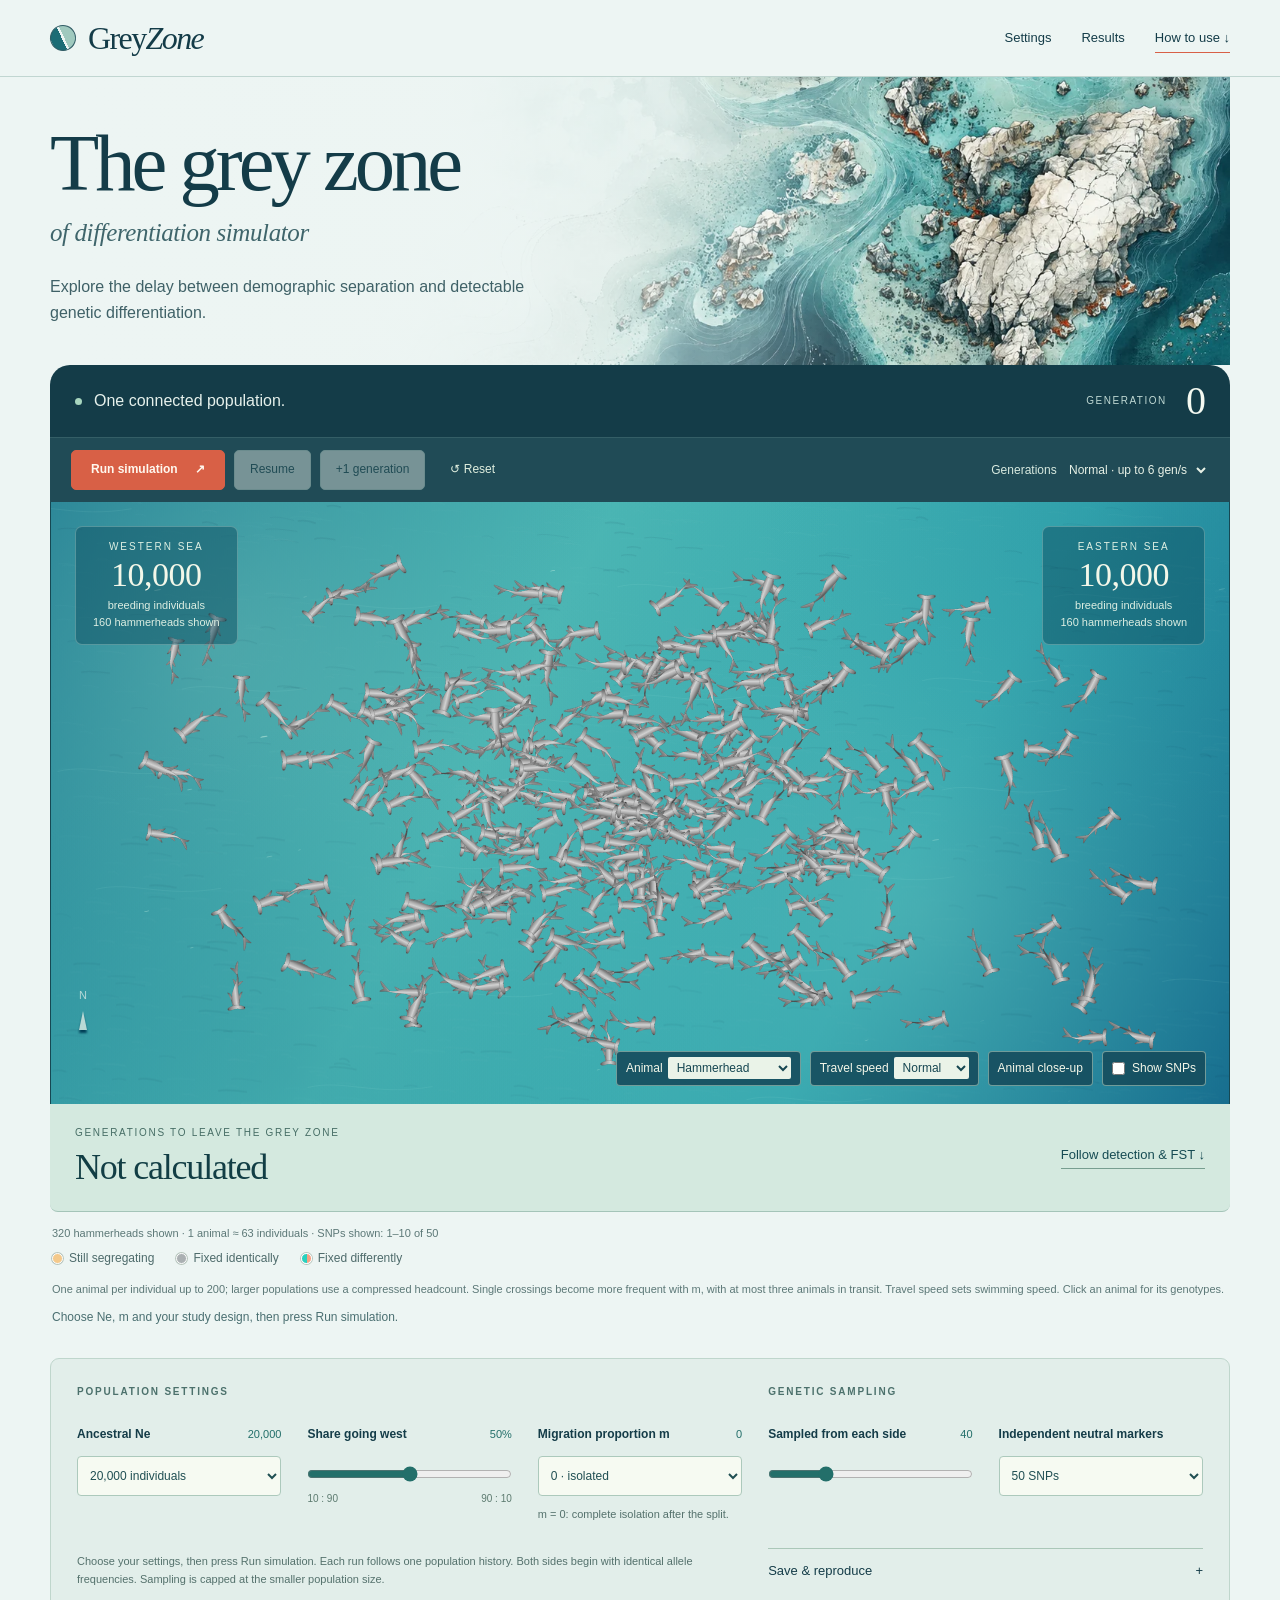
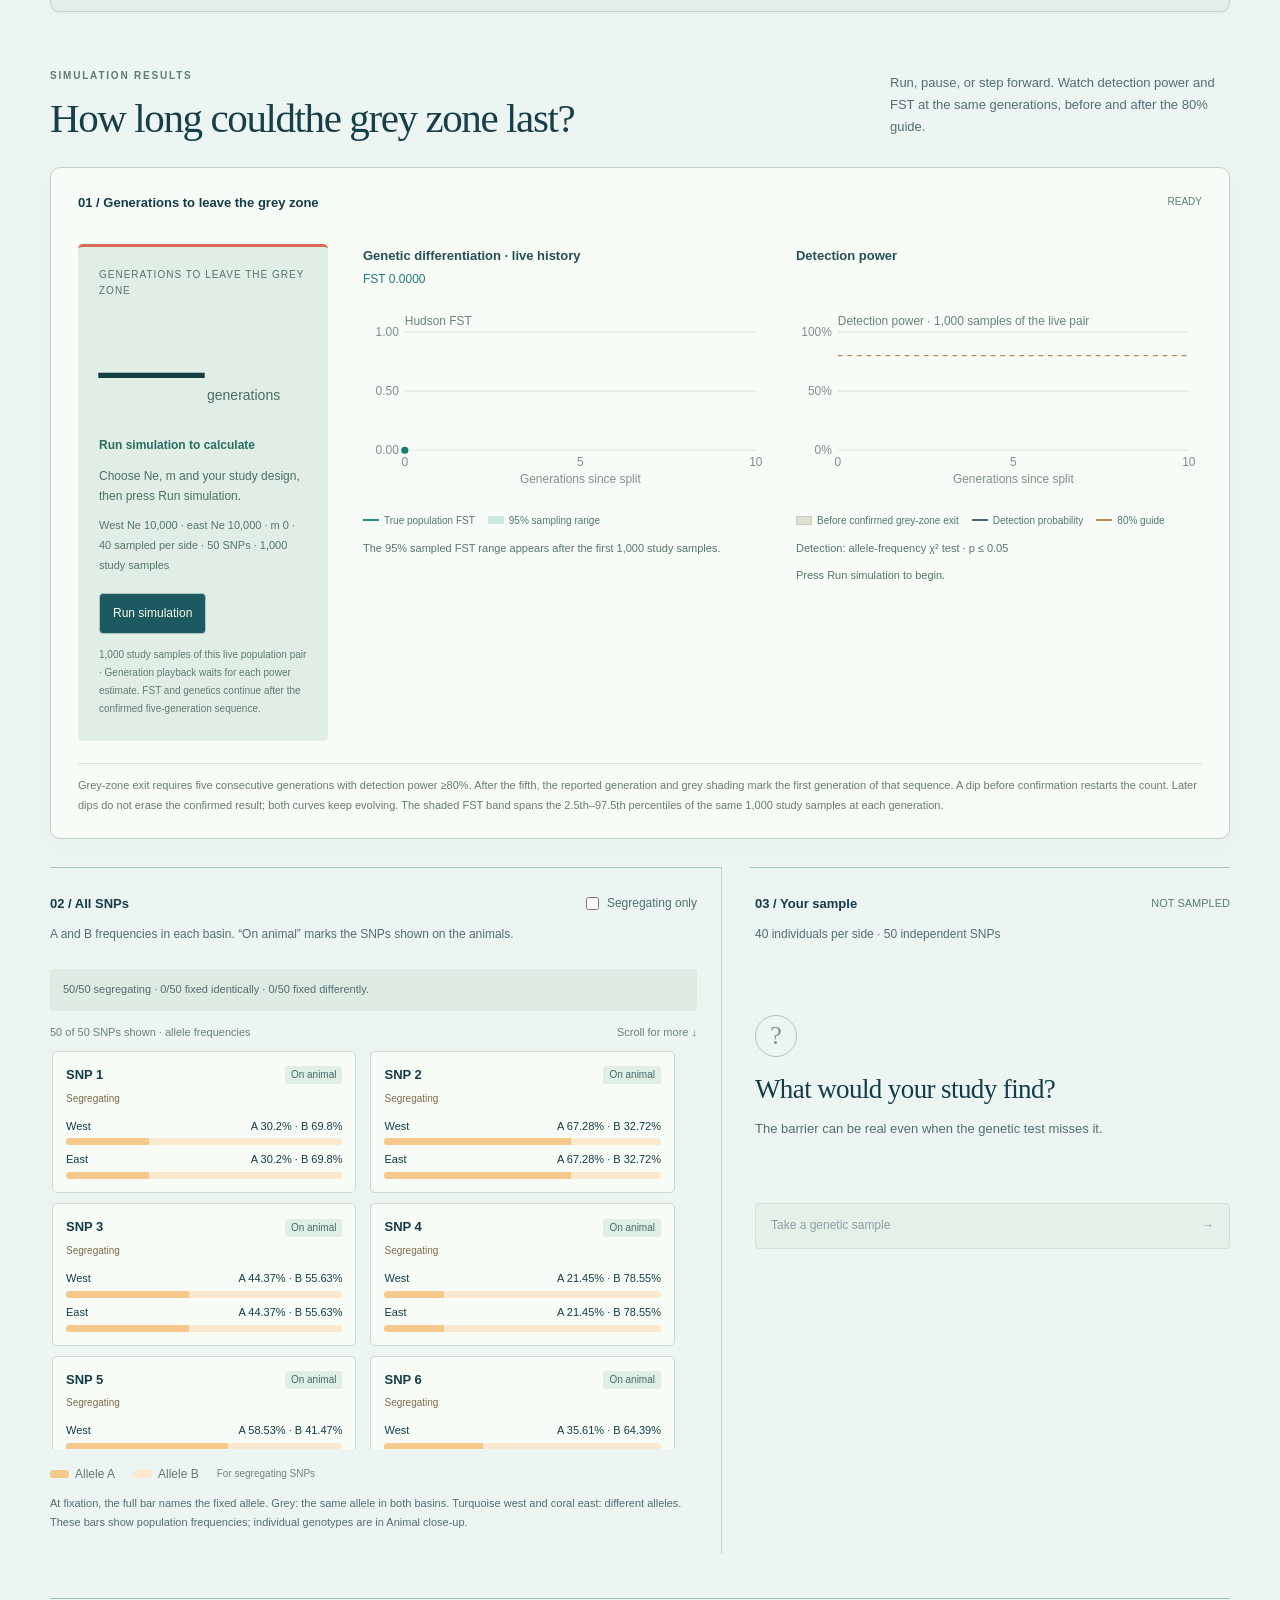
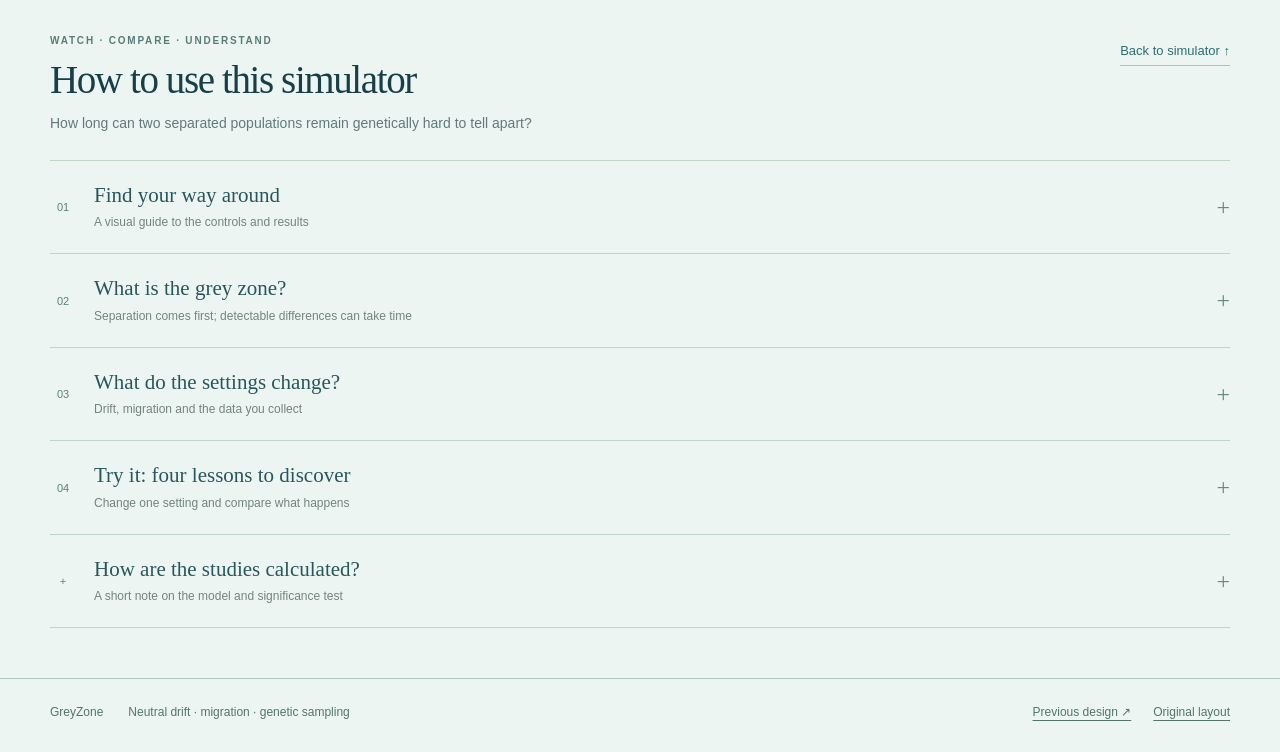
==== commit ce935c16: "Add distinct humpback whale and harbour porpoise animals Add curved-spine cetacean silhouettes with " ====
--- a/docs/index.html
+++ b/docs/index.html
@@ -1,8 +1,8 @@
 <!doctype html>
-<html lang="en"><head><meta charset="utf-8"><meta name="viewport" content="width=device-width,initial-scale=1"><title>GreyZone | The grey zone of differentiation simulator</title><meta name="description" content="Explore genetic differentiation after a population split, with neutral drift, migration and repeated genetic sampling."><link rel="stylesheet" href="styles.css?v=atlas-25"><link id="observatory-style" rel="stylesheet" href="observatory.css?v=observatory-24"><link id="atlas-style" rel="stylesheet" href="atlas.css?v=atlas-25"><script>var design=new URLSearchParams(location.search).get("design");document.getElementById("observatory-style").disabled=design!=="observatory";document.getElementById("atlas-style").disabled=design==="classic"||design==="observatory";</script><script src="experiment-settings.js?v=observatory-24" defer></script><script src="model.js?v=first-snps-18" defer></script><script src="population-display.js?v=first-snps-18" defer></script><script src="shark-character.js?v=first-snps-18" defer></script><script src="fish-character.js?v=first-snps-18" defer></script><script src="marine-life.js?v=first-snps-18" defer></script><script src="animal-cache.js?v=first-snps-18" defer></script><script src="island-scene.js?v=first-snps-18" defer></script><script src="swim-motion.js?v=first-snps-18" defer></script><script src="ocean-scene.js?v=first-snps-18" defer></script><script src="power-result.js?v=first-snps-18" defer></script><script src="app.js?v=atlas-25" defer></script></head>
+<html lang="en"><head><meta charset="utf-8"><meta name="viewport" content="width=device-width,initial-scale=1"><title>GreyZone | The grey zone of differentiation simulator</title><meta name="description" content="Explore genetic differentiation after a population split, with neutral drift, migration and repeated genetic sampling."><link rel="stylesheet" href="styles.css?v=atlas-25"><link id="observatory-style" rel="stylesheet" href="observatory.css?v=observatory-24"><link id="atlas-style" rel="stylesheet" href="atlas.css?v=atlas-25"><script>var design=new URLSearchParams(location.search).get("design");document.getElementById("observatory-style").disabled=design!=="observatory";document.getElementById("atlas-style").disabled=design==="classic"||design==="observatory";</script><script src="experiment-settings.js?v=cetaceans-26" defer></script><script src="model.js?v=first-snps-18" defer></script><script src="population-display.js?v=first-snps-18" defer></script><script src="shark-character.js?v=first-snps-18" defer></script><script src="fish-character.js?v=first-snps-18" defer></script><script src="cetacean-character.js?v=cetaceans-26" defer></script><script src="marine-life.js?v=cetaceans-26" defer></script><script src="animal-cache.js?v=cetaceans-26" defer></script><script src="island-scene.js?v=first-snps-18" defer></script><script src="swim-motion.js?v=first-snps-18" defer></script><script src="ocean-scene.js?v=first-snps-18" defer></script><script src="power-result.js?v=first-snps-18" defer></script><script src="app.js?v=cetaceans-26" defer></script></head>
 <body><header><a class="brand" href="#" aria-label="GreyZone">Grey<span>Zone</span></a><nav aria-label="Simulator navigation"><a class="nav-settings" href="#settings">Settings</a><a class="nav-results" href="#detection-result">Results</a><a class="guide-link" href="#how-to">How to use ↓</a></nav></header>
 <main><section class="sim-intro" id="simulator"><h1><span class="title-main">The grey zone</span> <span class="title-rest">of differentiation simulator</span></h1><p>Explore the delay between demographic separation and detectable genetic differentiation.</p></section>
-<div class="experiment"><section class="world"><div class="world-head"><div><span class="live-dot"></span><span id="phase">One connected population.</span></div><span class="generation">GENERATION <strong id="generation">0</strong></span></div><div class="playbar"><button id="split" class="primary">Run simulation <span>↗</span></button><button id="play" disabled>Play</button><button id="step" disabled>+1 generation</button><button id="reset" class="quiet">↺ Reset</button><label class="speed-label">Generations <select id="speed" aria-label="Generation playback speed"><option value="1.5">Slow · up to 1.5 gen/s</option><option value="6" selected>Normal · up to 6 gen/s</option><option value="25">Fast · up to 25 gen/s</option></select></label></div><div class="sea"><canvas id="scene" role="img" aria-label="An ocean seen from above, with grey sharks swimming freely. A sandy landmass can rise to separate the sea, with a coconut palm on it."></canvas><div class="pop-label left"><span>WESTERN SEA</span><strong id="n1">10,000</strong><small>breeding individuals</small><small id="shown-west"></small></div><div class="pop-label right"><span>EASTERN SEA</span><strong id="n2">10,000</strong><small>breeding individuals</small><small id="shown-east"></small></div><div id="barrier-label" class="barrier-label" hidden>THE DIVIDE</div><div id="channel-label" class="channel-label" hidden>channel open</div><div class="ocean-compass" aria-hidden="true"><span>N</span><i></i></div><div class="sea-caption"><div class="ocean-tools"><label class="travel-control">Animal <select id="shark-design" aria-label="Animal species"><option value="hammer" selected>Hammerhead</option><option value="classic">Classic shark</option><option value="turtle">Sea turtle</option><option value="surgeon">Blue tang</option><option value="tuna">Tuna</option><option value="orca">Orca</option><option value="seal">Harbour seal</option></select></label><label class="travel-control">Travel speed <select id="travel-speed" aria-label="Animal travel speed"><option value="0.6">Relaxed</option><option value="0.95" selected>Normal</option><option value="1.6">Fast</option></select></label><button id="meet-shark" type="button" class="meet-shark" aria-pressed="false">Animal close-up</button><label class="marker-toggle"><input type="checkbox" id="show-markers"> Show SNPs</label></div></div></div><div class="detection-summary"><div><span class="duration-label">GENERATIONS TO LEAVE THE GREY ZONE</span><strong id="power-scene-time">Not calculated</strong></div><a href="#detection-result">Follow detection & FST ↓</a></div><p id="display-scale" class="scene-footnote"></p><div class="snp-colour-legend"><span><i class="snp-swatch variable"></i> Still segregating</span><span><i class="snp-swatch shared"></i> Fixed identically</span><span><i class="snp-swatch opposite"></i> Fixed differently</span></div><p class="scene-footnote">One animal per individual up to 200; larger populations use a compressed headcount. Single crossings become more frequent with m, with at most three animals in transit. Travel speed sets swimming speed. Click an animal for its genotypes.</p><p id="story" class="story" aria-live="polite">Choose Ne, m and your study design. Run simulation starts a fresh random split history and live power estimate.</p></section>
+<div class="experiment"><section class="world"><div class="world-head"><div><span class="live-dot"></span><span id="phase">One connected population.</span></div><span class="generation">GENERATION <strong id="generation">0</strong></span></div><div class="playbar"><button id="split" class="primary">Run simulation <span>↗</span></button><button id="play" disabled>Play</button><button id="step" disabled>+1 generation</button><button id="reset" class="quiet">↺ Reset</button><label class="speed-label">Generations <select id="speed" aria-label="Generation playback speed"><option value="1.5">Slow · up to 1.5 gen/s</option><option value="6" selected>Normal · up to 6 gen/s</option><option value="25">Fast · up to 25 gen/s</option></select></label></div><div class="sea"><canvas id="scene" role="img" aria-label="An ocean seen from above, with grey sharks swimming freely. A sandy landmass can rise to separate the sea, with a coconut palm on it."></canvas><div class="pop-label left"><span>WESTERN SEA</span><strong id="n1">10,000</strong><small>breeding individuals</small><small id="shown-west"></small></div><div class="pop-label right"><span>EASTERN SEA</span><strong id="n2">10,000</strong><small>breeding individuals</small><small id="shown-east"></small></div><div id="barrier-label" class="barrier-label" hidden>THE DIVIDE</div><div id="channel-label" class="channel-label" hidden>channel open</div><div class="ocean-compass" aria-hidden="true"><span>N</span><i></i></div><div class="sea-caption"><div class="ocean-tools"><label class="travel-control">Animal <select id="shark-design" aria-label="Animal species"><option value="hammer" selected>Hammerhead</option><option value="classic">Classic shark</option><option value="turtle">Sea turtle</option><option value="surgeon">Blue tang</option><option value="tuna">Tuna</option><option value="orca">Orca</option><option value="whale">Humpback whale</option><option value="porpoise">Harbour porpoise</option><option value="seal">Harbour seal</option></select></label><label class="travel-control">Travel speed <select id="travel-speed" aria-label="Animal travel speed"><option value="0.6">Relaxed</option><option value="0.95" selected>Normal</option><option value="1.6">Fast</option></select></label><button id="meet-shark" type="button" class="meet-shark" aria-pressed="false">Animal close-up</button><label class="marker-toggle"><input type="checkbox" id="show-markers"> Show SNPs</label></div></div></div><div class="detection-summary"><div><span class="duration-label">GENERATIONS TO LEAVE THE GREY ZONE</span><strong id="power-scene-time">Not calculated</strong></div><a href="#detection-result">Follow detection & FST ↓</a></div><p id="display-scale" class="scene-footnote"></p><div class="snp-colour-legend"><span><i class="snp-swatch variable"></i> Still segregating</span><span><i class="snp-swatch shared"></i> Fixed identically</span><span><i class="snp-swatch opposite"></i> Fixed differently</span></div><p class="scene-footnote">One animal per individual up to 200; larger populations use a compressed headcount. Single crossings become more frequent with m, with at most three animals in transit. Travel speed sets swimming speed. Click an animal for its genotypes.</p><p id="story" class="story" aria-live="polite">Choose Ne, m and your study design. Run simulation starts a fresh random split history and live power estimate.</p></section>
 <aside class="settings" id="settings" aria-label="Population and study settings"><p class="eyebrow">POPULATION SETTINGS</p><div class="control" data-setting="total"><label for="total">Ancestral Ne <output id="total-out"></output></label><select id="total"><option value="10">10 individuals</option><option value="20">20 individuals</option><option value="50">50 individuals</option><option value="100">100 individuals</option><option value="200">200 individuals</option><option value="500">500 individuals</option><option value="1000">1,000 individuals</option><option value="2000">2,000 individuals</option><option value="5000">5,000 individuals</option><option value="10000">10,000 individuals</option><option value="20000" selected>20,000 individuals</option><option value="50000">50,000 individuals</option><option value="100000">100,000 individuals</option><option value="200000">200,000 individuals</option><option value="500000">500,000 individuals</option></select></div><div class="control" data-setting="ratio"><label for="ratio">Share going west <output id="ratio-out">50%</output></label><input id="ratio" type="range" min="10" max="90" step="10" value="50"><div class="ends"><span>10 : 90</span><span>90 : 10</span></div></div><div class="control" data-setting="migration"><label for="migration">Migration proportion m <output id="migration-out">0</output></label><select id="migration"><option value="0.000000">0 · isolated</option><option value="0.000001">0.000001 · 0.0001%</option><option value="0.000010">0.00001 · 0.001%</option><option value="0.000100">0.0001 · 0.01%</option><option value="0.001000">0.001 · 0.1%</option><option value="0.005000">0.005 · 0.5%</option><option value="0.010000">0.01 · 1%</option><option value="0.050000">0.05 · 5%</option><option value="0.100000">0.1 · 10%</option><option value="0.250000">0.25 · 25%</option><option value="0.500000">0.5 · 50%</option></select><p id="migration-note">Fraction of each population replaced by migrants per generation. 0 ≤ m &lt; 1.</p></div><div class="rule"></div><p class="eyebrow">GENETIC SAMPLING</p><div class="control" data-setting="sample-size"><label for="sample-size">Sampled from each side <output id="sample-out">40</output></label><input id="sample-size" type="range" min="1" max="150" step="1" value="40"></div><div class="control" data-setting="loci"><label for="loci">Independent neutral markers</label><select id="loci"><option value="1">1 SNP</option><option value="5">5 SNPs</option><option value="10">10 SNPs</option><option value="20">20 SNPs</option><option value="50" selected>50 SNPs</option><option value="100">100 SNPs</option><option value="200">200 SNPs</option><option value="500">500 SNPs</option><option value="750">750 SNPs</option><option value="1000">1,000 SNPs</option></select></div><p class="setting-note">Choose your settings, then press Run simulation. Each run follows one population history. Both sides begin with identical allele frequencies. Sampling is capped at the smaller population size.</p><details class="experiment-file" id="experiment-file"><summary>Save &amp; reproduce <span aria-hidden="true">+</span></summary><div class="experiment-file-body"><label for="random-seed">Random seed</label><div class="seed-row"><input id="random-seed" type="text" inputmode="numeric" pattern="[0-9]{1,10}" maxlength="10" aria-describedby="seed-help"><button id="new-seed" type="button">New seed</button></div><label class="seed-lock"><input id="seed-lock" type="checkbox"> Reuse this seed</label><p id="seed-help">The same seed and settings reproduce the population and power curves.</p><div class="file-actions"><button id="save-settings" type="button">Save settings ↓</button><button id="load-settings" type="button">Load settings ↑</button><button id="copy-experiment" type="button">Copy link ↗</button></div><input id="settings-file" type="file" accept=".json,application/json" hidden><p id="settings-message" role="status">Saved settings restart at generation 0.</p><a id="experiment-link" hidden>Open experiment</a></div></details></aside></div>
 <section class="evidence"><div class="section-title"><div><p class="eyebrow">SIMULATION RESULTS</p><h2>How long could<br>the grey zone last?</h2></div><p>Run, pause, or step forward. Watch detection power and FST at the same generations, before and after the 80% guide.</p></div><div class="evidence-grid"><article id="detection-result" class="panel power-panel"><div class="panel-top"><h3>01 / Generations to leave the grey zone</h3><span id="power-progress" class="muted" aria-live="polite">READY</span></div><div class="power-layout"><div class="power-answer"><p class="power-kicker">GENERATIONS TO LEAVE THE GREY ZONE</p><div class="duration-number"><strong id="power-time" class="power-time" aria-live="polite">—</strong><span id="power-unit" class="power-unit">generations</span></div><p id="power-status" class="power-status" aria-live="polite">Run simulation to calculate</p><p id="power-meaning" class="power-meaning">Choose Ne, m and your study design, then press Run simulation.</p><p id="power-design" class="power-design"></p><div class="power-actions"><button id="calculate-power">Run simulation</button></div><p id="power-note" class="power-note">1,000 study samples from the live pair follow the live clock. The curve continues after detection.</p></div><div class="power-figure"><div class="figure-block"><div class="live-fst-heading"><strong>Genetic differentiation · live history</strong><span class="metric" id="fst-value">FST 0.0000</span></div><div id="fst-chart" class="chart" role="img" aria-label="Live-history FST over generations"></div><div class="fst-legend"><span><i class="fst-line-key"></i> True population FST</span><span><i class="fst-range-key"></i> 95% sampling range</span></div><p id="fst-interval" class="fst-interval"></p></div><div class="figure-block"><div class="power-figure-title">Detection power</div><div id="power-chart" class="chart" role="img" aria-label="Estimated probability of detecting differentiation across generations"></div><div class="power-legend"><span><i class="power-key grey"></i> Before confirmed grey-zone exit</span><span><i class="power-key curve"></i> Detection probability</span><span><i class="power-key target"></i> 80% guide</span></div><p class="detection-test">Detection: allele-frequency χ² test · p ≤ 0.05</p><p id="power-now" class="power-now">The live generation waits for 1,000 study samples from the same populations.</p></div></div></div><p class="power-caveat">Grey-zone exit requires five consecutive generations with detection power ≥80%. After the fifth, the reported generation and grey shading mark the first generation of that sequence. A dip before confirmation restarts the count. Later dips do not erase the confirmed result; both curves keep evolving. The shaded FST band spans the 2.5th–97.5th percentiles of the same 1,000 study samples at each generation.</p></article><article class="panel snp-panel" id="snp-panel"><div class="panel-top"><h3 id="snp-panel-title">02 / All SNPs</h3><label class="snp-filter" id="snp-filter-control"><input type="checkbox" id="segregating-only"> Segregating only</label></div><p id="snp-intro">A and B frequencies in each basin. “On animal” marks the SNPs shown on the animals.</p><p id="sorting-status" class="snp-summary" aria-live="polite"></p><div id="snp-state-summary" class="snp-aggregate" role="group" aria-label="Counts of SNP states across all selected markers" hidden><div class="snp-total" id="snp-summary-total"></div><div class="snp-state-count"><i class="state-ball segregating" aria-hidden="true"></i><div><strong id="snp-segregating-count">0</strong><span>Segregating</span><small>Variable within at least one population</small></div></div><div class="snp-state-count"><i class="state-ball opposite" aria-hidden="true"></i><div><strong id="snp-opposite-count">0</strong><span>Fixed differently</span><small>Different alleles fixed on the two sides</small></div></div><div class="snp-state-count"><i class="state-ball shared" aria-hidden="true"></i><div><strong id="snp-shared-count">0</strong><span>Fixed identically</span><small>The same allele fixed on both sides</small></div></div></div><div id="snp-details"><div class="snp-list-heading"><span id="snp-list-count"></span><span>Scroll for more ↓</span></div><div id="snp-frequencies" class="snp-grid" role="region" aria-label="Allele frequencies for all SNPs" tabindex="0"></div><p id="snp-empty" class="snp-empty" hidden>No segregating SNPs at this generation.</p><div class="frequency-key"><span><i class="frequency-swatch allele-a"></i> Allele A</span><span><i class="frequency-swatch allele-b"></i> Allele B</span><span class="frequency-key-note">For segregating SNPs</span></div><p class="snp-help">At fixation, the full bar names the fixed allele. Grey: the same allele in both basins. Turquoise west and coral east: different alleles. These bars show population frequencies; individual genotypes are in Animal close-up.</p></div></article><article class="panel sample-panel"><div class="panel-top"><h3>03 / Your sample</h3><span id="sample-generation" class="muted">NOT SAMPLED</span></div><p id="sample-description">40 individuals per side · 50 independent SNPs</p><div class="sample-result" id="sample-result"><span class="sample-icon">?</span><strong>What would your study find?</strong><p>The barrier can be real even when the genetic test misses it.</p></div><button id="take-sample" class="sample-button" disabled>Take a genetic sample <span>→</span></button><div id="sample-history" class="sample-history" aria-live="polite"></div></article></div></section>
 <section class="tutorial" id="how-to" aria-labelledby="tutorial-title">
@@ -10,9 +10,9 @@
 <details class="guide-step"><summary><span class="guide-number" aria-hidden="true">01</span><span><strong>Find your way around</strong><small>A visual guide to the controls and results</small></span></summary>
 <div class="guide-body">
 <p>Choose your settings, then press <strong>Run simulation</strong>. Land separates the population into two basins. Watch generations pass and see when genetic sampling can reliably tell the populations apart.</p>
-<div class="guide-walkthrough"><figure class="guide-screen"><a href="assets/tutorial/settings.jpg" target="_blank" rel="noopener" aria-label="Enlarge the settings screenshot"><img src="assets/tutorial/settings.jpg" width="1348" height="926" loading="lazy" alt="Population and sampling settings in the dock underneath the ocean."><span class="guide-pin" style="left:6%;top:13%" aria-hidden="true">1</span></a><figcaption>Population and study settings · click to enlarge</figcaption></figure><ol class="guide-callouts"><li><strong>Set the scenario and your study.</strong> The dock below the ocean contains population size, split ratio, migration, sampled individuals and SNP count. The Settings link at the top takes you straight there. Save &amp; reproduce contains the seed and settings files.</li></ol></div>
-<div class="guide-walkthrough"><figure class="guide-screen"><a href="assets/tutorial/interface.jpg" target="_blank" rel="noopener" aria-label="Enlarge the ocean and playback screenshot"><img src="assets/tutorial/interface.jpg" width="1348" height="926" loading="lazy" alt="The ocean at generation 44, with playback controls above it and the grey-zone result beneath it."><span class="guide-pin" style="left:92%;top:7%" aria-hidden="true">2</span><span class="guide-pin" style="left:6%;top:14%" aria-hidden="true">3</span></a><figcaption>Ocean and playback · click to enlarge</figcaption></figure><ol class="guide-callouts" start="2"><li><strong>Follow the generations.</strong> The counter is time since the split. Basin labels show Ne on each side. The demographic state appears above the ocean.</li><li><strong>Run, pause, inspect.</strong> Pause freezes the simulation. <strong>+1 generation</strong> advances once and stays paused. Changing a population or sampling setting resets the run; <strong>Run again</strong> starts another random history unless <strong>Reuse this seed</strong> is selected.</li></ol></div>
-<div class="guide-walkthrough"><figure class="guide-screen"><a href="assets/tutorial/results.jpg" target="_blank" rel="noopener" aria-label="Enlarge the results screenshot"><img src="assets/tutorial/results.jpg" width="1348" height="926" loading="lazy" alt="Results from one example run, showing the detected grey-zone duration, population FST with sampling range, and detection power crossing the 80 percent guide."><span class="guide-pin" style="left:8%;top:26%" aria-hidden="true">4</span><span class="guide-pin" style="left:27%;top:15%" aria-hidden="true">5</span><span class="guide-pin" style="left:62%;top:15%" aria-hidden="true">6</span></a><figcaption>Results from one example run · your result will vary</figcaption></figure>
+<div class="guide-walkthrough"><figure class="guide-screen"><a href="assets/tutorial/settings.jpg?v=cetaceans-26" target="_blank" rel="noopener" aria-label="Enlarge the settings screenshot"><img src="assets/tutorial/settings.jpg?v=cetaceans-26" width="1348" height="926" loading="lazy" alt="Population and sampling settings in the dock underneath the ocean."><span class="guide-pin" style="left:6%;top:13%" aria-hidden="true">1</span></a><figcaption>Population and study settings · click to enlarge</figcaption></figure><ol class="guide-callouts"><li><strong>Set the scenario and your study.</strong> The dock below the ocean contains population size, split ratio, migration, sampled individuals and SNP count. The Settings link at the top takes you straight there. Save &amp; reproduce contains the seed and settings files.</li></ol></div>
+<div class="guide-walkthrough"><figure class="guide-screen"><a href="assets/tutorial/interface.jpg?v=cetaceans-26" target="_blank" rel="noopener" aria-label="Enlarge the ocean and playback screenshot"><img src="assets/tutorial/interface.jpg?v=cetaceans-26" width="1348" height="926" loading="lazy" alt="The ocean at generation 44, with playback controls above it and the grey-zone result beneath it."><span class="guide-pin" style="left:92%;top:7%" aria-hidden="true">2</span><span class="guide-pin" style="left:6%;top:14%" aria-hidden="true">3</span></a><figcaption>Ocean and playback · click to enlarge</figcaption></figure><ol class="guide-callouts" start="2"><li><strong>Follow the generations.</strong> The counter is time since the split. Basin labels show Ne on each side. The demographic state appears above the ocean.</li><li><strong>Run, pause, inspect.</strong> Pause freezes the simulation. <strong>+1 generation</strong> advances once and stays paused. Changing a population or sampling setting resets the run; <strong>Run again</strong> starts another random history unless <strong>Reuse this seed</strong> is selected.</li></ol></div>
+<div class="guide-walkthrough"><figure class="guide-screen"><a href="assets/tutorial/results.jpg?v=cetaceans-26" target="_blank" rel="noopener" aria-label="Enlarge the results screenshot"><img src="assets/tutorial/results.jpg?v=cetaceans-26" width="1348" height="926" loading="lazy" alt="Results from one example run, showing the detected grey-zone duration, population FST with sampling range, and detection power crossing the 80 percent guide."><span class="guide-pin" style="left:8%;top:26%" aria-hidden="true">4</span><span class="guide-pin" style="left:27%;top:15%" aria-hidden="true">5</span><span class="guide-pin" style="left:62%;top:15%" aria-hidden="true">6</span></a><figcaption>Results from one example run · your result will vary</figcaption></figure>
 <ol class="guide-callouts" start="4">
 <li><strong>The number to watch.</strong> Generations needed to leave the grey zone. It appears once power stays at or above 80% for <strong>five consecutive generations</strong>, and reports the first of those five. A brief crossing is not enough. The run continues afterwards.</li>
 <li><strong>How different are they?</strong> The teal line is FST in the full populations. The shaded band contains the middle 95% of sampled FST estimates: wider means a study’s estimate is less precise.</li>
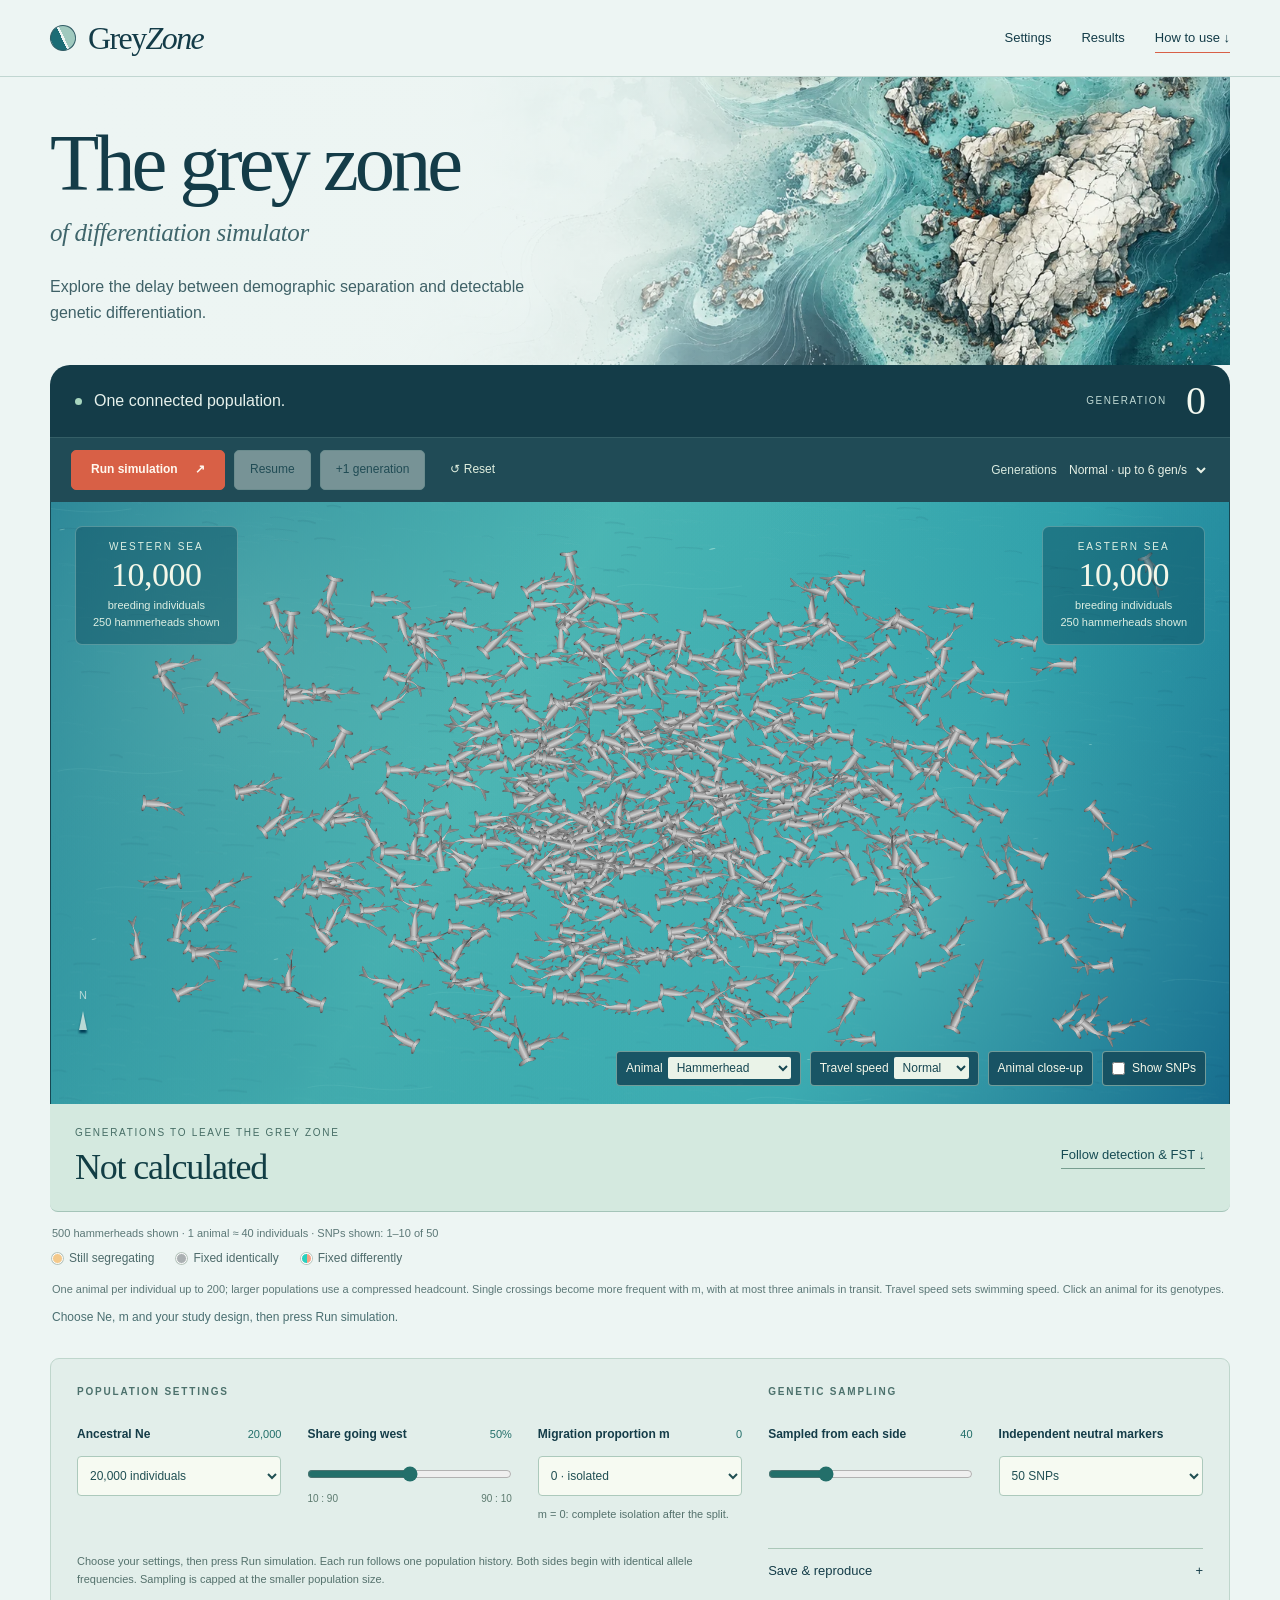
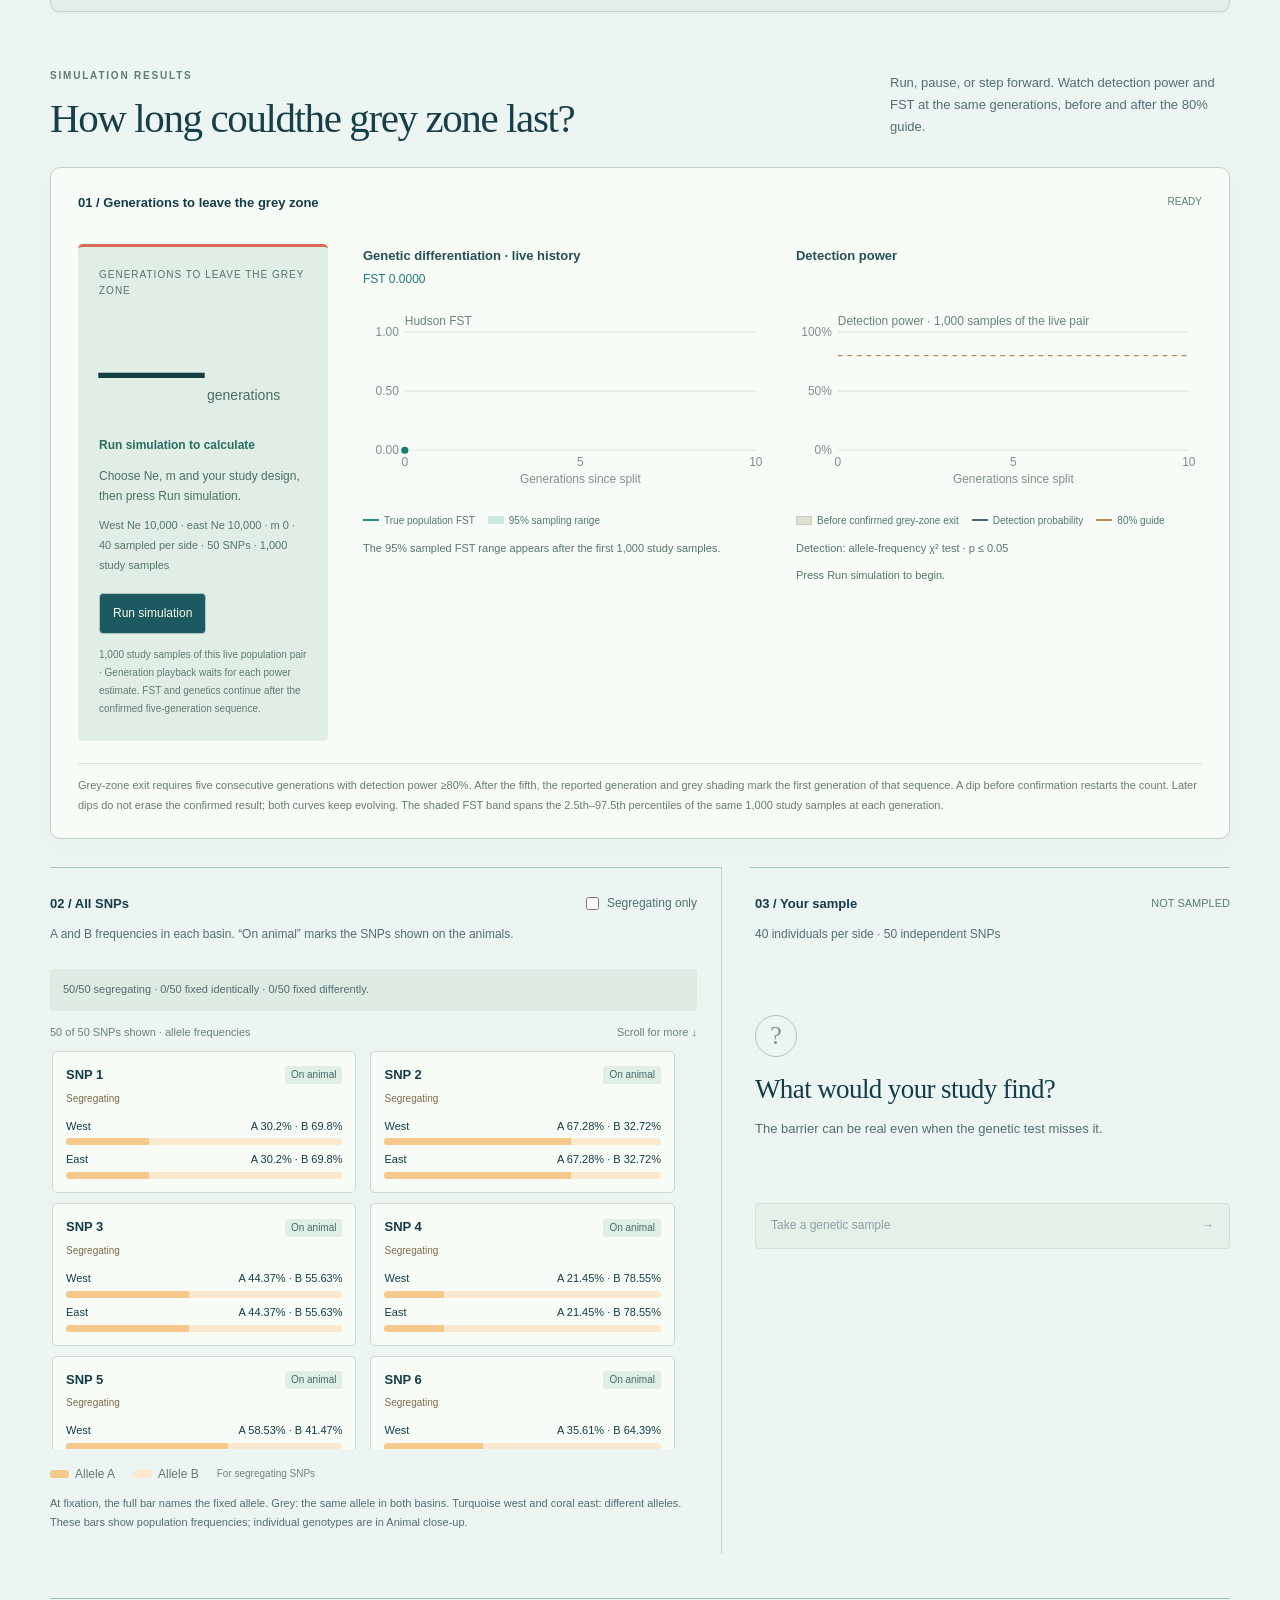
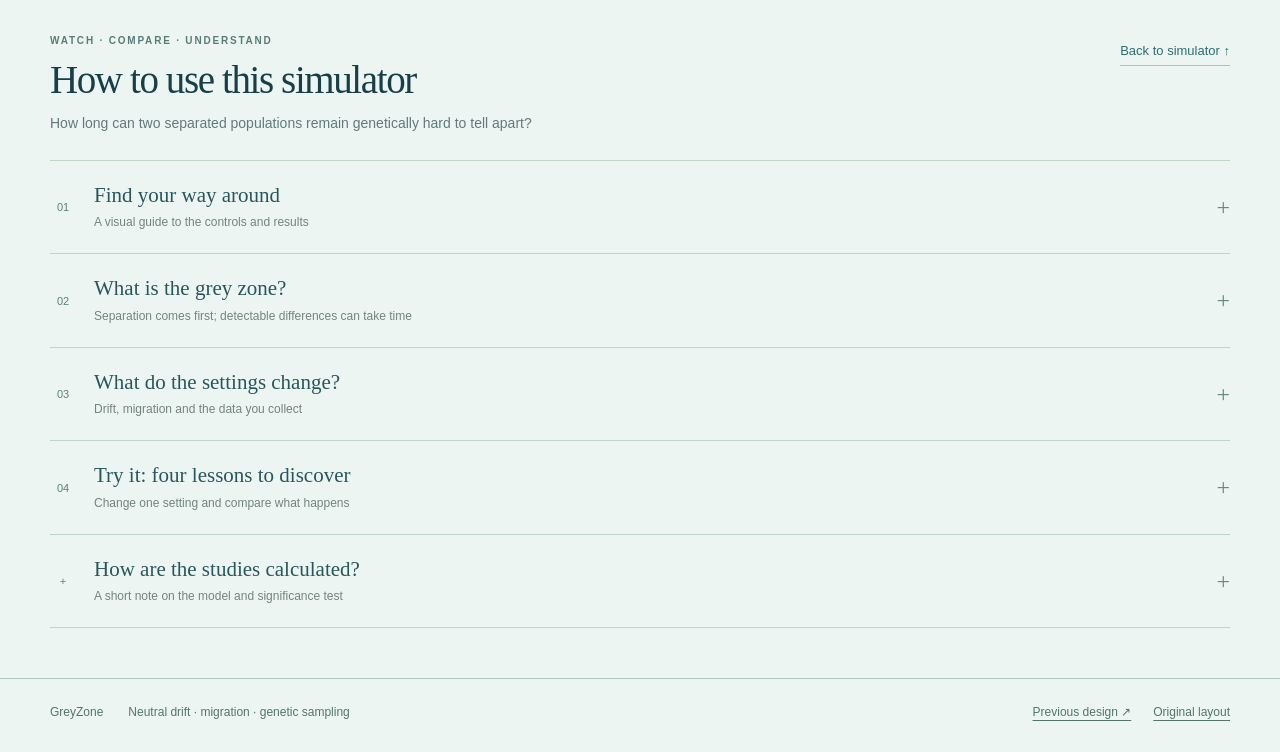
==== commit 92c062aa: "Replace humpback with detailed fin whale and expand illustrated headcounts Use dedicated transparent" ====
--- a/docs/index.html
+++ b/docs/index.html
@@ -1,8 +1,8 @@
 <!doctype html>
-<html lang="en"><head><meta charset="utf-8"><meta name="viewport" content="width=device-width,initial-scale=1"><title>GreyZone | The grey zone of differentiation simulator</title><meta name="description" content="Explore genetic differentiation after a population split, with neutral drift, migration and repeated genetic sampling."><link rel="stylesheet" href="styles.css?v=atlas-25"><link id="observatory-style" rel="stylesheet" href="observatory.css?v=observatory-24"><link id="atlas-style" rel="stylesheet" href="atlas.css?v=atlas-25"><script>var design=new URLSearchParams(location.search).get("design");document.getElementById("observatory-style").disabled=design!=="observatory";document.getElementById("atlas-style").disabled=design==="classic"||design==="observatory";</script><script src="experiment-settings.js?v=cetaceans-26" defer></script><script src="model.js?v=first-snps-18" defer></script><script src="population-display.js?v=first-snps-18" defer></script><script src="shark-character.js?v=first-snps-18" defer></script><script src="fish-character.js?v=first-snps-18" defer></script><script src="cetacean-character.js?v=cetaceans-26" defer></script><script src="marine-life.js?v=cetaceans-26" defer></script><script src="animal-cache.js?v=cetaceans-26" defer></script><script src="island-scene.js?v=first-snps-18" defer></script><script src="swim-motion.js?v=first-snps-18" defer></script><script src="ocean-scene.js?v=first-snps-18" defer></script><script src="power-result.js?v=first-snps-18" defer></script><script src="app.js?v=cetaceans-26" defer></script></head>
+<html lang="en"><head><meta charset="utf-8"><meta name="viewport" content="width=device-width,initial-scale=1"><title>GreyZone | The grey zone of differentiation simulator</title><meta name="description" content="Explore genetic differentiation after a population split, with neutral drift, migration and repeated genetic sampling."><link rel="stylesheet" href="styles.css?v=atlas-25"><link id="observatory-style" rel="stylesheet" href="observatory.css?v=observatory-24"><link id="atlas-style" rel="stylesheet" href="atlas.css?v=atlas-25"><script>var design=new URLSearchParams(location.search).get("design");document.getElementById("observatory-style").disabled=design!=="observatory";document.getElementById("atlas-style").disabled=design==="classic"||design==="observatory";</script><script src="experiment-settings.js?v=fin-whale-27" defer></script><script src="model.js?v=first-snps-18" defer></script><script src="population-display.js?v=fin-whale-27" defer></script><script src="shark-character.js?v=first-snps-18" defer></script><script src="fish-character.js?v=first-snps-18" defer></script><script src="cetacean-character.js?v=fin-whale-27" defer></script><script src="marine-life.js?v=fin-whale-27" defer></script><script src="animal-cache.js?v=fin-whale-27" defer></script><script src="island-scene.js?v=first-snps-18" defer></script><script src="swim-motion.js?v=first-snps-18" defer></script><script src="ocean-scene.js?v=fin-whale-27" defer></script><script src="power-result.js?v=first-snps-18" defer></script><script src="app.js?v=fin-whale-27" defer></script></head>
 <body><header><a class="brand" href="#" aria-label="GreyZone">Grey<span>Zone</span></a><nav aria-label="Simulator navigation"><a class="nav-settings" href="#settings">Settings</a><a class="nav-results" href="#detection-result">Results</a><a class="guide-link" href="#how-to">How to use ↓</a></nav></header>
 <main><section class="sim-intro" id="simulator"><h1><span class="title-main">The grey zone</span> <span class="title-rest">of differentiation simulator</span></h1><p>Explore the delay between demographic separation and detectable genetic differentiation.</p></section>
-<div class="experiment"><section class="world"><div class="world-head"><div><span class="live-dot"></span><span id="phase">One connected population.</span></div><span class="generation">GENERATION <strong id="generation">0</strong></span></div><div class="playbar"><button id="split" class="primary">Run simulation <span>↗</span></button><button id="play" disabled>Play</button><button id="step" disabled>+1 generation</button><button id="reset" class="quiet">↺ Reset</button><label class="speed-label">Generations <select id="speed" aria-label="Generation playback speed"><option value="1.5">Slow · up to 1.5 gen/s</option><option value="6" selected>Normal · up to 6 gen/s</option><option value="25">Fast · up to 25 gen/s</option></select></label></div><div class="sea"><canvas id="scene" role="img" aria-label="An ocean seen from above, with grey sharks swimming freely. A sandy landmass can rise to separate the sea, with a coconut palm on it."></canvas><div class="pop-label left"><span>WESTERN SEA</span><strong id="n1">10,000</strong><small>breeding individuals</small><small id="shown-west"></small></div><div class="pop-label right"><span>EASTERN SEA</span><strong id="n2">10,000</strong><small>breeding individuals</small><small id="shown-east"></small></div><div id="barrier-label" class="barrier-label" hidden>THE DIVIDE</div><div id="channel-label" class="channel-label" hidden>channel open</div><div class="ocean-compass" aria-hidden="true"><span>N</span><i></i></div><div class="sea-caption"><div class="ocean-tools"><label class="travel-control">Animal <select id="shark-design" aria-label="Animal species"><option value="hammer" selected>Hammerhead</option><option value="classic">Classic shark</option><option value="turtle">Sea turtle</option><option value="surgeon">Blue tang</option><option value="tuna">Tuna</option><option value="orca">Orca</option><option value="whale">Humpback whale</option><option value="porpoise">Harbour porpoise</option><option value="seal">Harbour seal</option></select></label><label class="travel-control">Travel speed <select id="travel-speed" aria-label="Animal travel speed"><option value="0.6">Relaxed</option><option value="0.95" selected>Normal</option><option value="1.6">Fast</option></select></label><button id="meet-shark" type="button" class="meet-shark" aria-pressed="false">Animal close-up</button><label class="marker-toggle"><input type="checkbox" id="show-markers"> Show SNPs</label></div></div></div><div class="detection-summary"><div><span class="duration-label">GENERATIONS TO LEAVE THE GREY ZONE</span><strong id="power-scene-time">Not calculated</strong></div><a href="#detection-result">Follow detection & FST ↓</a></div><p id="display-scale" class="scene-footnote"></p><div class="snp-colour-legend"><span><i class="snp-swatch variable"></i> Still segregating</span><span><i class="snp-swatch shared"></i> Fixed identically</span><span><i class="snp-swatch opposite"></i> Fixed differently</span></div><p class="scene-footnote">One animal per individual up to 200; larger populations use a compressed headcount. Single crossings become more frequent with m, with at most three animals in transit. Travel speed sets swimming speed. Click an animal for its genotypes.</p><p id="story" class="story" aria-live="polite">Choose Ne, m and your study design. Run simulation starts a fresh random split history and live power estimate.</p></section>
+<div class="experiment"><section class="world"><div class="world-head"><div><span class="live-dot"></span><span id="phase">One connected population.</span></div><span class="generation">GENERATION <strong id="generation">0</strong></span></div><div class="playbar"><button id="split" class="primary">Run simulation <span>↗</span></button><button id="play" disabled>Play</button><button id="step" disabled>+1 generation</button><button id="reset" class="quiet">↺ Reset</button><label class="speed-label">Generations <select id="speed" aria-label="Generation playback speed"><option value="1.5">Slow · up to 1.5 gen/s</option><option value="6" selected>Normal · up to 6 gen/s</option><option value="25">Fast · up to 25 gen/s</option></select></label></div><div class="sea"><canvas id="scene" role="img" aria-label="An ocean seen from above, with grey sharks swimming freely. A sandy landmass can rise to separate the sea, with a coconut palm on it."></canvas><div class="pop-label left"><span>WESTERN SEA</span><strong id="n1">10,000</strong><small>breeding individuals</small><small id="shown-west"></small></div><div class="pop-label right"><span>EASTERN SEA</span><strong id="n2">10,000</strong><small>breeding individuals</small><small id="shown-east"></small></div><div id="barrier-label" class="barrier-label" hidden>THE DIVIDE</div><div id="channel-label" class="channel-label" hidden>channel open</div><div class="ocean-compass" aria-hidden="true"><span>N</span><i></i></div><div class="sea-caption"><div class="ocean-tools"><label class="travel-control">Animal <select id="shark-design" aria-label="Animal species"><option value="hammer" selected>Hammerhead</option><option value="classic">Classic shark</option><option value="turtle">Sea turtle</option><option value="surgeon">Blue tang</option><option value="tuna">Tuna</option><option value="orca">Orca</option><option value="whale">Fin whale</option><option value="porpoise">Harbour porpoise</option><option value="seal">Harbour seal</option></select></label><label class="travel-control">Travel speed <select id="travel-speed" aria-label="Animal travel speed"><option value="0.6">Relaxed</option><option value="0.95" selected>Normal</option><option value="1.6">Fast</option></select></label><button id="meet-shark" type="button" class="meet-shark" aria-pressed="false">Animal close-up</button><label class="marker-toggle"><input type="checkbox" id="show-markers"> Show SNPs</label></div></div></div><div class="detection-summary"><div><span class="duration-label">GENERATIONS TO LEAVE THE GREY ZONE</span><strong id="power-scene-time">Not calculated</strong></div><a href="#detection-result">Follow detection & FST ↓</a></div><p id="display-scale" class="scene-footnote"></p><div class="snp-colour-legend"><span><i class="snp-swatch variable"></i> Still segregating</span><span><i class="snp-swatch shared"></i> Fixed identically</span><span><i class="snp-swatch opposite"></i> Fixed differently</span></div><p class="scene-footnote">One animal per individual up to 200; larger populations use a compressed headcount. Single crossings become more frequent with m, with at most three animals in transit. Travel speed sets swimming speed. Click an animal for its genotypes.</p><p id="story" class="story" aria-live="polite">Choose Ne, m and your study design. Run simulation starts a fresh random split history and live power estimate.</p></section>
 <aside class="settings" id="settings" aria-label="Population and study settings"><p class="eyebrow">POPULATION SETTINGS</p><div class="control" data-setting="total"><label for="total">Ancestral Ne <output id="total-out"></output></label><select id="total"><option value="10">10 individuals</option><option value="20">20 individuals</option><option value="50">50 individuals</option><option value="100">100 individuals</option><option value="200">200 individuals</option><option value="500">500 individuals</option><option value="1000">1,000 individuals</option><option value="2000">2,000 individuals</option><option value="5000">5,000 individuals</option><option value="10000">10,000 individuals</option><option value="20000" selected>20,000 individuals</option><option value="50000">50,000 individuals</option><option value="100000">100,000 individuals</option><option value="200000">200,000 individuals</option><option value="500000">500,000 individuals</option></select></div><div class="control" data-setting="ratio"><label for="ratio">Share going west <output id="ratio-out">50%</output></label><input id="ratio" type="range" min="10" max="90" step="10" value="50"><div class="ends"><span>10 : 90</span><span>90 : 10</span></div></div><div class="control" data-setting="migration"><label for="migration">Migration proportion m <output id="migration-out">0</output></label><select id="migration"><option value="0.000000">0 · isolated</option><option value="0.000001">0.000001 · 0.0001%</option><option value="0.000010">0.00001 · 0.001%</option><option value="0.000100">0.0001 · 0.01%</option><option value="0.001000">0.001 · 0.1%</option><option value="0.005000">0.005 · 0.5%</option><option value="0.010000">0.01 · 1%</option><option value="0.050000">0.05 · 5%</option><option value="0.100000">0.1 · 10%</option><option value="0.250000">0.25 · 25%</option><option value="0.500000">0.5 · 50%</option></select><p id="migration-note">Fraction of each population replaced by migrants per generation. 0 ≤ m &lt; 1.</p></div><div class="rule"></div><p class="eyebrow">GENETIC SAMPLING</p><div class="control" data-setting="sample-size"><label for="sample-size">Sampled from each side <output id="sample-out">40</output></label><input id="sample-size" type="range" min="1" max="150" step="1" value="40"></div><div class="control" data-setting="loci"><label for="loci">Independent neutral markers</label><select id="loci"><option value="1">1 SNP</option><option value="5">5 SNPs</option><option value="10">10 SNPs</option><option value="20">20 SNPs</option><option value="50" selected>50 SNPs</option><option value="100">100 SNPs</option><option value="200">200 SNPs</option><option value="500">500 SNPs</option><option value="750">750 SNPs</option><option value="1000">1,000 SNPs</option></select></div><p class="setting-note">Choose your settings, then press Run simulation. Each run follows one population history. Both sides begin with identical allele frequencies. Sampling is capped at the smaller population size.</p><details class="experiment-file" id="experiment-file"><summary>Save &amp; reproduce <span aria-hidden="true">+</span></summary><div class="experiment-file-body"><label for="random-seed">Random seed</label><div class="seed-row"><input id="random-seed" type="text" inputmode="numeric" pattern="[0-9]{1,10}" maxlength="10" aria-describedby="seed-help"><button id="new-seed" type="button">New seed</button></div><label class="seed-lock"><input id="seed-lock" type="checkbox"> Reuse this seed</label><p id="seed-help">The same seed and settings reproduce the population and power curves.</p><div class="file-actions"><button id="save-settings" type="button">Save settings ↓</button><button id="load-settings" type="button">Load settings ↑</button><button id="copy-experiment" type="button">Copy link ↗</button></div><input id="settings-file" type="file" accept=".json,application/json" hidden><p id="settings-message" role="status">Saved settings restart at generation 0.</p><a id="experiment-link" hidden>Open experiment</a></div></details></aside></div>
 <section class="evidence"><div class="section-title"><div><p class="eyebrow">SIMULATION RESULTS</p><h2>How long could<br>the grey zone last?</h2></div><p>Run, pause, or step forward. Watch detection power and FST at the same generations, before and after the 80% guide.</p></div><div class="evidence-grid"><article id="detection-result" class="panel power-panel"><div class="panel-top"><h3>01 / Generations to leave the grey zone</h3><span id="power-progress" class="muted" aria-live="polite">READY</span></div><div class="power-layout"><div class="power-answer"><p class="power-kicker">GENERATIONS TO LEAVE THE GREY ZONE</p><div class="duration-number"><strong id="power-time" class="power-time" aria-live="polite">—</strong><span id="power-unit" class="power-unit">generations</span></div><p id="power-status" class="power-status" aria-live="polite">Run simulation to calculate</p><p id="power-meaning" class="power-meaning">Choose Ne, m and your study design, then press Run simulation.</p><p id="power-design" class="power-design"></p><div class="power-actions"><button id="calculate-power">Run simulation</button></div><p id="power-note" class="power-note">1,000 study samples from the live pair follow the live clock. The curve continues after detection.</p></div><div class="power-figure"><div class="figure-block"><div class="live-fst-heading"><strong>Genetic differentiation · live history</strong><span class="metric" id="fst-value">FST 0.0000</span></div><div id="fst-chart" class="chart" role="img" aria-label="Live-history FST over generations"></div><div class="fst-legend"><span><i class="fst-line-key"></i> True population FST</span><span><i class="fst-range-key"></i> 95% sampling range</span></div><p id="fst-interval" class="fst-interval"></p></div><div class="figure-block"><div class="power-figure-title">Detection power</div><div id="power-chart" class="chart" role="img" aria-label="Estimated probability of detecting differentiation across generations"></div><div class="power-legend"><span><i class="power-key grey"></i> Before confirmed grey-zone exit</span><span><i class="power-key curve"></i> Detection probability</span><span><i class="power-key target"></i> 80% guide</span></div><p class="detection-test">Detection: allele-frequency χ² test · p ≤ 0.05</p><p id="power-now" class="power-now">The live generation waits for 1,000 study samples from the same populations.</p></div></div></div><p class="power-caveat">Grey-zone exit requires five consecutive generations with detection power ≥80%. After the fifth, the reported generation and grey shading mark the first generation of that sequence. A dip before confirmation restarts the count. Later dips do not erase the confirmed result; both curves keep evolving. The shaded FST band spans the 2.5th–97.5th percentiles of the same 1,000 study samples at each generation.</p></article><article class="panel snp-panel" id="snp-panel"><div class="panel-top"><h3 id="snp-panel-title">02 / All SNPs</h3><label class="snp-filter" id="snp-filter-control"><input type="checkbox" id="segregating-only"> Segregating only</label></div><p id="snp-intro">A and B frequencies in each basin. “On animal” marks the SNPs shown on the animals.</p><p id="sorting-status" class="snp-summary" aria-live="polite"></p><div id="snp-state-summary" class="snp-aggregate" role="group" aria-label="Counts of SNP states across all selected markers" hidden><div class="snp-total" id="snp-summary-total"></div><div class="snp-state-count"><i class="state-ball segregating" aria-hidden="true"></i><div><strong id="snp-segregating-count">0</strong><span>Segregating</span><small>Variable within at least one population</small></div></div><div class="snp-state-count"><i class="state-ball opposite" aria-hidden="true"></i><div><strong id="snp-opposite-count">0</strong><span>Fixed differently</span><small>Different alleles fixed on the two sides</small></div></div><div class="snp-state-count"><i class="state-ball shared" aria-hidden="true"></i><div><strong id="snp-shared-count">0</strong><span>Fixed identically</span><small>The same allele fixed on both sides</small></div></div></div><div id="snp-details"><div class="snp-list-heading"><span id="snp-list-count"></span><span>Scroll for more ↓</span></div><div id="snp-frequencies" class="snp-grid" role="region" aria-label="Allele frequencies for all SNPs" tabindex="0"></div><p id="snp-empty" class="snp-empty" hidden>No segregating SNPs at this generation.</p><div class="frequency-key"><span><i class="frequency-swatch allele-a"></i> Allele A</span><span><i class="frequency-swatch allele-b"></i> Allele B</span><span class="frequency-key-note">For segregating SNPs</span></div><p class="snp-help">At fixation, the full bar names the fixed allele. Grey: the same allele in both basins. Turquoise west and coral east: different alleles. These bars show population frequencies; individual genotypes are in Animal close-up.</p></div></article><article class="panel sample-panel"><div class="panel-top"><h3>03 / Your sample</h3><span id="sample-generation" class="muted">NOT SAMPLED</span></div><p id="sample-description">40 individuals per side · 50 independent SNPs</p><div class="sample-result" id="sample-result"><span class="sample-icon">?</span><strong>What would your study find?</strong><p>The barrier can be real even when the genetic test misses it.</p></div><button id="take-sample" class="sample-button" disabled>Take a genetic sample <span>→</span></button><div id="sample-history" class="sample-history" aria-live="polite"></div></article></div></section>
 <section class="tutorial" id="how-to" aria-labelledby="tutorial-title">
@@ -10,9 +10,9 @@
 <details class="guide-step"><summary><span class="guide-number" aria-hidden="true">01</span><span><strong>Find your way around</strong><small>A visual guide to the controls and results</small></span></summary>
 <div class="guide-body">
 <p>Choose your settings, then press <strong>Run simulation</strong>. Land separates the population into two basins. Watch generations pass and see when genetic sampling can reliably tell the populations apart.</p>
-<div class="guide-walkthrough"><figure class="guide-screen"><a href="assets/tutorial/settings.jpg?v=cetaceans-26" target="_blank" rel="noopener" aria-label="Enlarge the settings screenshot"><img src="assets/tutorial/settings.jpg?v=cetaceans-26" width="1348" height="926" loading="lazy" alt="Population and sampling settings in the dock underneath the ocean."><span class="guide-pin" style="left:6%;top:13%" aria-hidden="true">1</span></a><figcaption>Population and study settings · click to enlarge</figcaption></figure><ol class="guide-callouts"><li><strong>Set the scenario and your study.</strong> The dock below the ocean contains population size, split ratio, migration, sampled individuals and SNP count. The Settings link at the top takes you straight there. Save &amp; reproduce contains the seed and settings files.</li></ol></div>
-<div class="guide-walkthrough"><figure class="guide-screen"><a href="assets/tutorial/interface.jpg?v=cetaceans-26" target="_blank" rel="noopener" aria-label="Enlarge the ocean and playback screenshot"><img src="assets/tutorial/interface.jpg?v=cetaceans-26" width="1348" height="926" loading="lazy" alt="The ocean at generation 44, with playback controls above it and the grey-zone result beneath it."><span class="guide-pin" style="left:92%;top:7%" aria-hidden="true">2</span><span class="guide-pin" style="left:6%;top:14%" aria-hidden="true">3</span></a><figcaption>Ocean and playback · click to enlarge</figcaption></figure><ol class="guide-callouts" start="2"><li><strong>Follow the generations.</strong> The counter is time since the split. Basin labels show Ne on each side. The demographic state appears above the ocean.</li><li><strong>Run, pause, inspect.</strong> Pause freezes the simulation. <strong>+1 generation</strong> advances once and stays paused. Changing a population or sampling setting resets the run; <strong>Run again</strong> starts another random history unless <strong>Reuse this seed</strong> is selected.</li></ol></div>
-<div class="guide-walkthrough"><figure class="guide-screen"><a href="assets/tutorial/results.jpg?v=cetaceans-26" target="_blank" rel="noopener" aria-label="Enlarge the results screenshot"><img src="assets/tutorial/results.jpg?v=cetaceans-26" width="1348" height="926" loading="lazy" alt="Results from one example run, showing the detected grey-zone duration, population FST with sampling range, and detection power crossing the 80 percent guide."><span class="guide-pin" style="left:8%;top:26%" aria-hidden="true">4</span><span class="guide-pin" style="left:27%;top:15%" aria-hidden="true">5</span><span class="guide-pin" style="left:62%;top:15%" aria-hidden="true">6</span></a><figcaption>Results from one example run · your result will vary</figcaption></figure>
+<div class="guide-walkthrough"><figure class="guide-screen"><a href="assets/tutorial/settings.jpg?v=fin-whale-27" target="_blank" rel="noopener" aria-label="Enlarge the settings screenshot"><img src="assets/tutorial/settings.jpg?v=fin-whale-27" width="1348" height="926" loading="lazy" alt="Population and sampling settings in the dock underneath the ocean."><span class="guide-pin" style="left:6%;top:13%" aria-hidden="true">1</span></a><figcaption>Population and study settings · click to enlarge</figcaption></figure><ol class="guide-callouts"><li><strong>Set the scenario and your study.</strong> The dock below the ocean contains population size, split ratio, migration, sampled individuals and SNP count. The Settings link at the top takes you straight there. Save &amp; reproduce contains the seed and settings files.</li></ol></div>
+<div class="guide-walkthrough"><figure class="guide-screen"><a href="assets/tutorial/interface.jpg?v=fin-whale-27" target="_blank" rel="noopener" aria-label="Enlarge the ocean and playback screenshot"><img src="assets/tutorial/interface.jpg?v=fin-whale-27" width="1348" height="926" loading="lazy" alt="The ocean at generation 44, with playback controls above it and the grey-zone result beneath it."><span class="guide-pin" style="left:92%;top:7%" aria-hidden="true">2</span><span class="guide-pin" style="left:6%;top:14%" aria-hidden="true">3</span></a><figcaption>Ocean and playback · click to enlarge</figcaption></figure><ol class="guide-callouts" start="2"><li><strong>Follow the generations.</strong> The counter is time since the split. Basin labels show Ne on each side. The demographic state appears above the ocean.</li><li><strong>Run, pause, inspect.</strong> Pause freezes the simulation. <strong>+1 generation</strong> advances once and stays paused. Changing a population or sampling setting resets the run; <strong>Run again</strong> starts another random history unless <strong>Reuse this seed</strong> is selected.</li></ol></div>
+<div class="guide-walkthrough"><figure class="guide-screen"><a href="assets/tutorial/results.jpg?v=fin-whale-27" target="_blank" rel="noopener" aria-label="Enlarge the results screenshot"><img src="assets/tutorial/results.jpg?v=fin-whale-27" width="1348" height="926" loading="lazy" alt="Results from one example run, showing the detected grey-zone duration, population FST with sampling range, and detection power crossing the 80 percent guide."><span class="guide-pin" style="left:8%;top:26%" aria-hidden="true">4</span><span class="guide-pin" style="left:27%;top:15%" aria-hidden="true">5</span><span class="guide-pin" style="left:62%;top:15%" aria-hidden="true">6</span></a><figcaption>Results from one example run · your result will vary</figcaption></figure>
 <ol class="guide-callouts" start="4">
 <li><strong>The number to watch.</strong> Generations needed to leave the grey zone. It appears once power stays at or above 80% for <strong>five consecutive generations</strong>, and reports the first of those five. A brief crossing is not enough. The run continues afterwards.</li>
 <li><strong>How different are they?</strong> The teal line is FST in the full populations. The shaded band contains the middle 95% of sampled FST estimates: wider means a study’s estimate is less precise.</li>
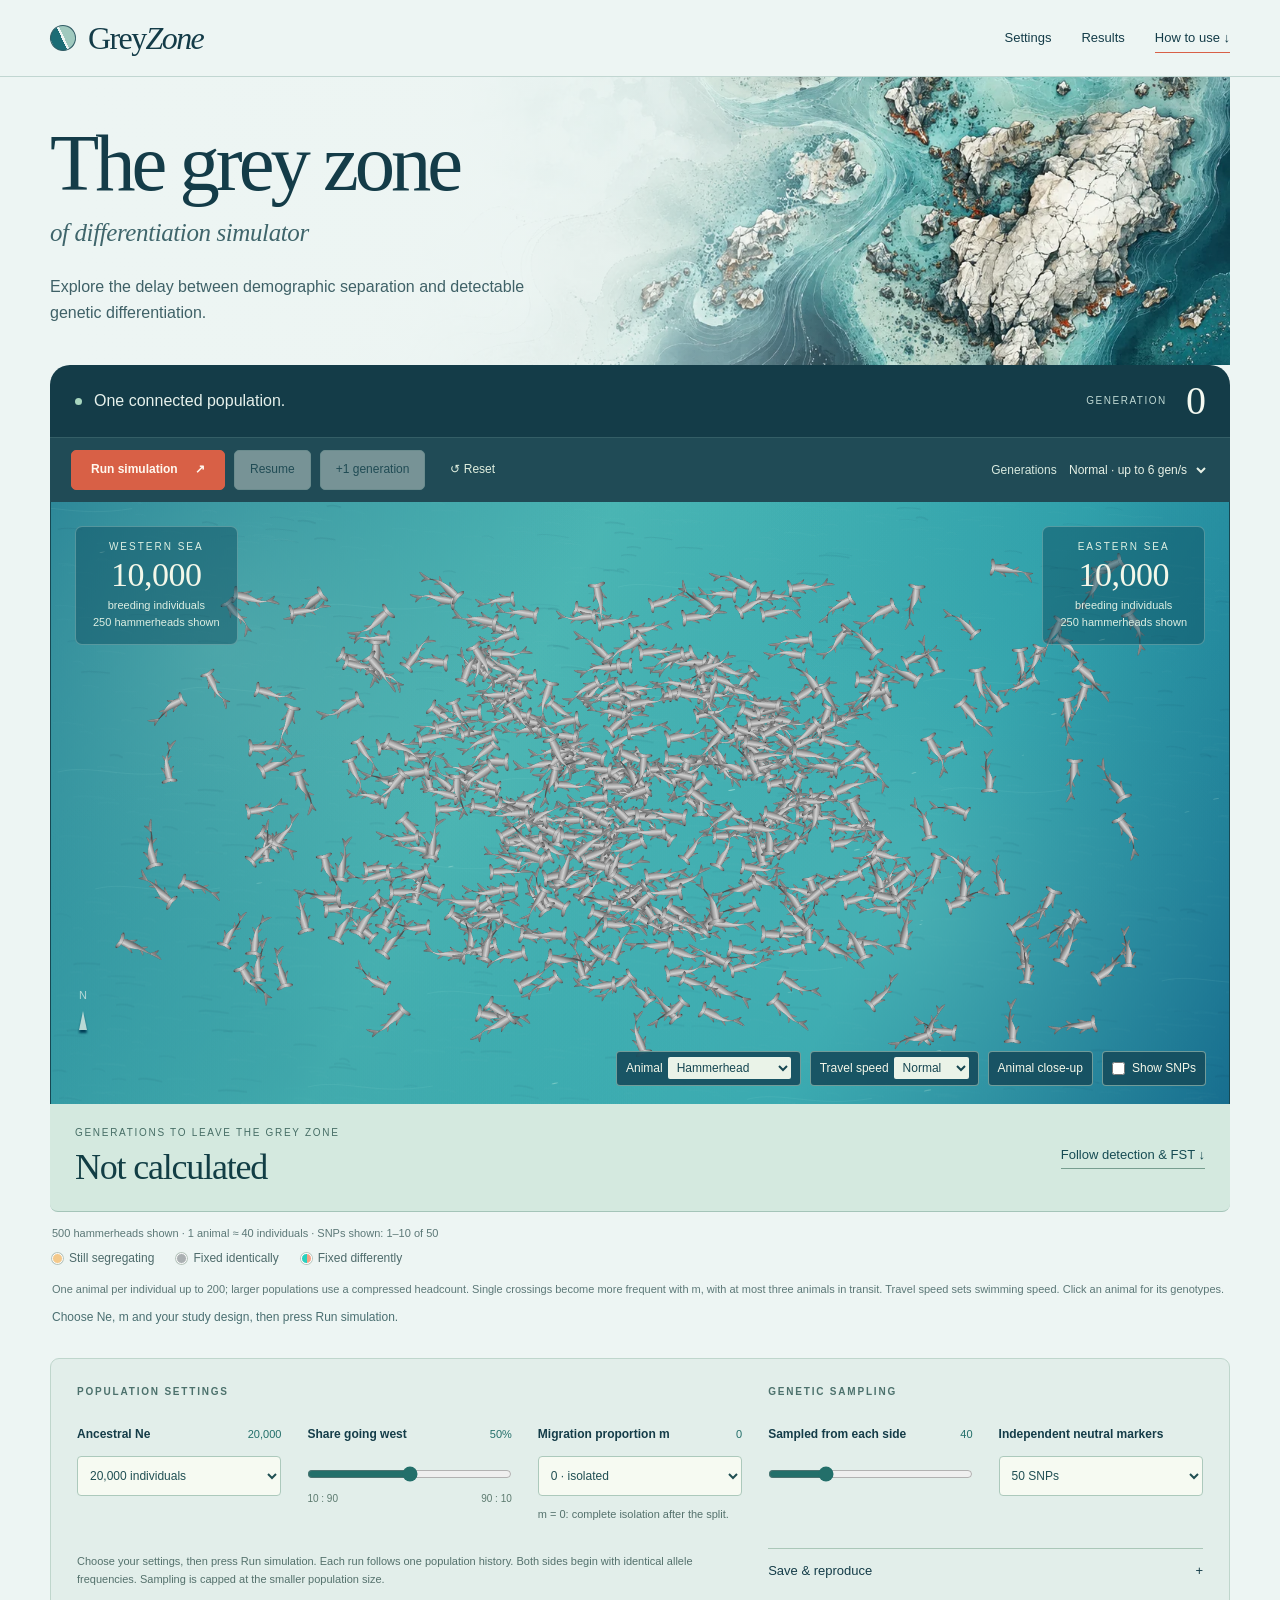
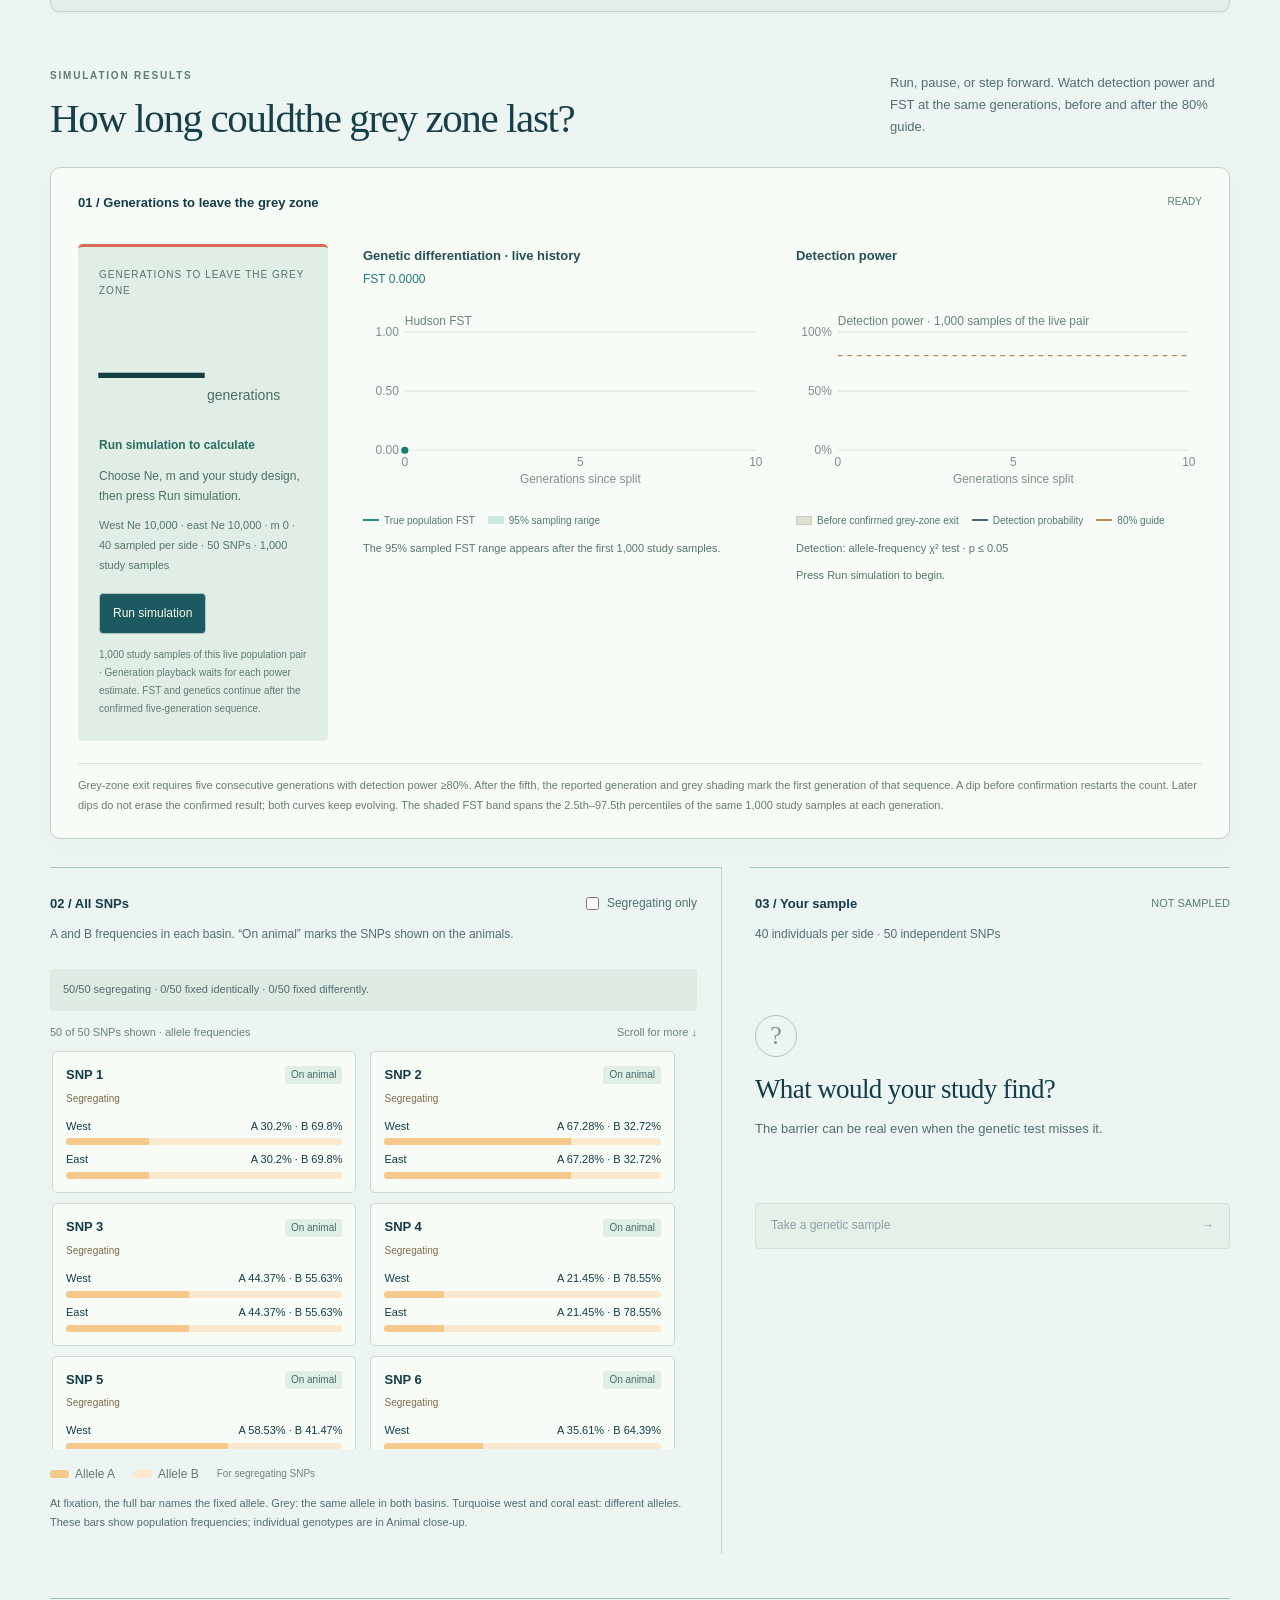
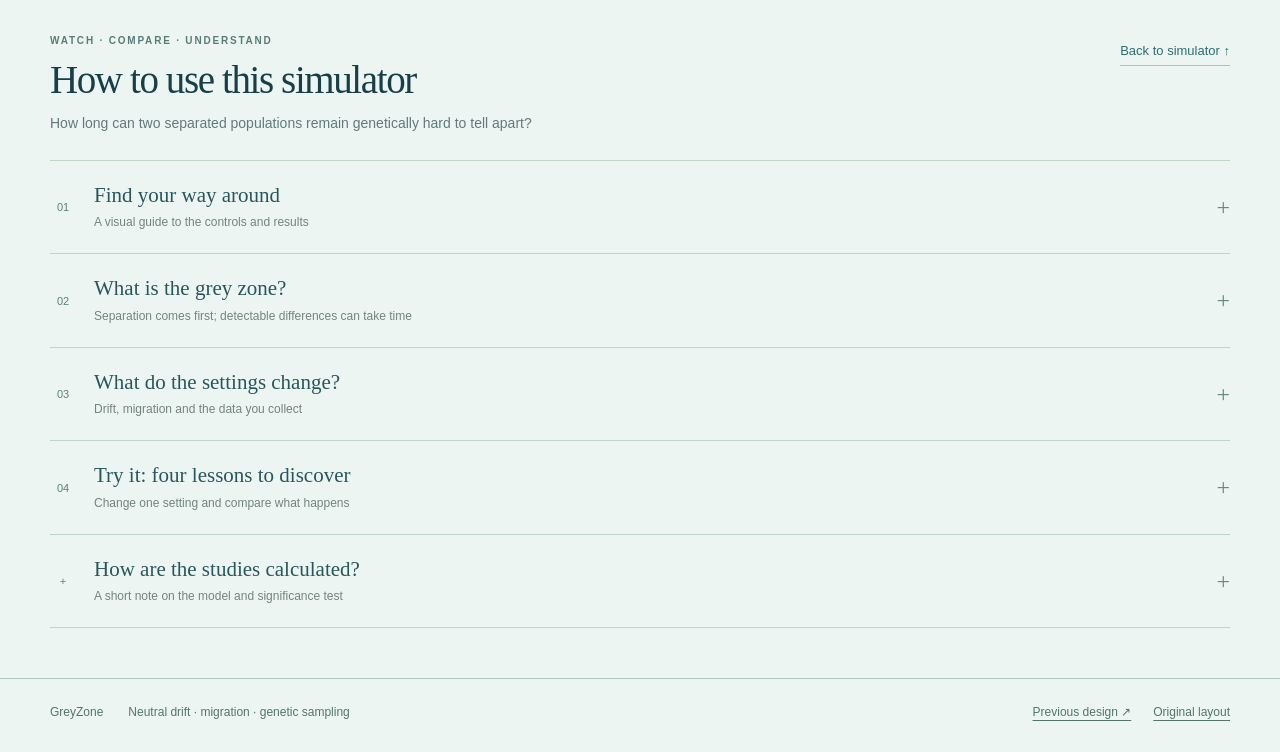
==== commit 002a6bfe: "Coordinate fin whale propulsion, gliding, turns and surfacing" ====
--- a/docs/index.html
+++ b/docs/index.html
@@ -1,5 +1,5 @@
 <!doctype html>
-<html lang="en"><head><meta charset="utf-8"><meta name="viewport" content="width=device-width,initial-scale=1"><title>GreyZone | The grey zone of differentiation simulator</title><meta name="description" content="Explore genetic differentiation after a population split, with neutral drift, migration and repeated genetic sampling."><link rel="stylesheet" href="styles.css?v=atlas-25"><link id="observatory-style" rel="stylesheet" href="observatory.css?v=observatory-24"><link id="atlas-style" rel="stylesheet" href="atlas.css?v=atlas-25"><script>var design=new URLSearchParams(location.search).get("design");document.getElementById("observatory-style").disabled=design!=="observatory";document.getElementById("atlas-style").disabled=design==="classic"||design==="observatory";</script><script src="experiment-settings.js?v=fin-whale-27" defer></script><script src="model.js?v=first-snps-18" defer></script><script src="population-display.js?v=fin-whale-27" defer></script><script src="shark-character.js?v=first-snps-18" defer></script><script src="fish-character.js?v=first-snps-18" defer></script><script src="cetacean-character.js?v=fin-whale-27" defer></script><script src="marine-life.js?v=fin-whale-27" defer></script><script src="animal-cache.js?v=fin-whale-27" defer></script><script src="island-scene.js?v=first-snps-18" defer></script><script src="swim-motion.js?v=first-snps-18" defer></script><script src="ocean-scene.js?v=fin-whale-27" defer></script><script src="power-result.js?v=first-snps-18" defer></script><script src="app.js?v=fin-whale-27" defer></script></head>
+<html lang="en"><head><meta charset="utf-8"><meta name="viewport" content="width=device-width,initial-scale=1"><title>GreyZone | The grey zone of differentiation simulator</title><meta name="description" content="Explore genetic differentiation after a population split, with neutral drift, migration and repeated genetic sampling."><link rel="stylesheet" href="styles.css?v=atlas-25"><link id="observatory-style" rel="stylesheet" href="observatory.css?v=observatory-24"><link id="atlas-style" rel="stylesheet" href="atlas.css?v=atlas-25"><script>var design=new URLSearchParams(location.search).get("design");document.getElementById("observatory-style").disabled=design!=="observatory";document.getElementById("atlas-style").disabled=design==="classic"||design==="observatory";</script><script src="experiment-settings.js?v=whale-motion-28" defer></script><script src="model.js?v=first-snps-18" defer></script><script src="population-display.js?v=whale-motion-28" defer></script><script src="shark-character.js?v=first-snps-18" defer></script><script src="fish-character.js?v=first-snps-18" defer></script><script src="cetacean-character.js?v=whale-motion-28" defer></script><script src="marine-life.js?v=whale-motion-28" defer></script><script src="animal-cache.js?v=whale-motion-28" defer></script><script src="island-scene.js?v=first-snps-18" defer></script><script src="swim-motion.js?v=first-snps-18" defer></script><script src="ocean-scene.js?v=whale-motion-28" defer></script><script src="power-result.js?v=first-snps-18" defer></script><script src="app.js?v=whale-motion-28" defer></script></head>
 <body><header><a class="brand" href="#" aria-label="GreyZone">Grey<span>Zone</span></a><nav aria-label="Simulator navigation"><a class="nav-settings" href="#settings">Settings</a><a class="nav-results" href="#detection-result">Results</a><a class="guide-link" href="#how-to">How to use ↓</a></nav></header>
 <main><section class="sim-intro" id="simulator"><h1><span class="title-main">The grey zone</span> <span class="title-rest">of differentiation simulator</span></h1><p>Explore the delay between demographic separation and detectable genetic differentiation.</p></section>
 <div class="experiment"><section class="world"><div class="world-head"><div><span class="live-dot"></span><span id="phase">One connected population.</span></div><span class="generation">GENERATION <strong id="generation">0</strong></span></div><div class="playbar"><button id="split" class="primary">Run simulation <span>↗</span></button><button id="play" disabled>Play</button><button id="step" disabled>+1 generation</button><button id="reset" class="quiet">↺ Reset</button><label class="speed-label">Generations <select id="speed" aria-label="Generation playback speed"><option value="1.5">Slow · up to 1.5 gen/s</option><option value="6" selected>Normal · up to 6 gen/s</option><option value="25">Fast · up to 25 gen/s</option></select></label></div><div class="sea"><canvas id="scene" role="img" aria-label="An ocean seen from above, with grey sharks swimming freely. A sandy landmass can rise to separate the sea, with a coconut palm on it."></canvas><div class="pop-label left"><span>WESTERN SEA</span><strong id="n1">10,000</strong><small>breeding individuals</small><small id="shown-west"></small></div><div class="pop-label right"><span>EASTERN SEA</span><strong id="n2">10,000</strong><small>breeding individuals</small><small id="shown-east"></small></div><div id="barrier-label" class="barrier-label" hidden>THE DIVIDE</div><div id="channel-label" class="channel-label" hidden>channel open</div><div class="ocean-compass" aria-hidden="true"><span>N</span><i></i></div><div class="sea-caption"><div class="ocean-tools"><label class="travel-control">Animal <select id="shark-design" aria-label="Animal species"><option value="hammer" selected>Hammerhead</option><option value="classic">Classic shark</option><option value="turtle">Sea turtle</option><option value="surgeon">Blue tang</option><option value="tuna">Tuna</option><option value="orca">Orca</option><option value="whale">Fin whale</option><option value="porpoise">Harbour porpoise</option><option value="seal">Harbour seal</option></select></label><label class="travel-control">Travel speed <select id="travel-speed" aria-label="Animal travel speed"><option value="0.6">Relaxed</option><option value="0.95" selected>Normal</option><option value="1.6">Fast</option></select></label><button id="meet-shark" type="button" class="meet-shark" aria-pressed="false">Animal close-up</button><label class="marker-toggle"><input type="checkbox" id="show-markers"> Show SNPs</label></div></div></div><div class="detection-summary"><div><span class="duration-label">GENERATIONS TO LEAVE THE GREY ZONE</span><strong id="power-scene-time">Not calculated</strong></div><a href="#detection-result">Follow detection & FST ↓</a></div><p id="display-scale" class="scene-footnote"></p><div class="snp-colour-legend"><span><i class="snp-swatch variable"></i> Still segregating</span><span><i class="snp-swatch shared"></i> Fixed identically</span><span><i class="snp-swatch opposite"></i> Fixed differently</span></div><p class="scene-footnote">One animal per individual up to 200; larger populations use a compressed headcount. Single crossings become more frequent with m, with at most three animals in transit. Travel speed sets swimming speed. Click an animal for its genotypes.</p><p id="story" class="story" aria-live="polite">Choose Ne, m and your study design. Run simulation starts a fresh random split history and live power estimate.</p></section>
@@ -10,9 +10,9 @@
 <details class="guide-step"><summary><span class="guide-number" aria-hidden="true">01</span><span><strong>Find your way around</strong><small>A visual guide to the controls and results</small></span></summary>
 <div class="guide-body">
 <p>Choose your settings, then press <strong>Run simulation</strong>. Land separates the population into two basins. Watch generations pass and see when genetic sampling can reliably tell the populations apart.</p>
-<div class="guide-walkthrough"><figure class="guide-screen"><a href="assets/tutorial/settings.jpg?v=fin-whale-27" target="_blank" rel="noopener" aria-label="Enlarge the settings screenshot"><img src="assets/tutorial/settings.jpg?v=fin-whale-27" width="1348" height="926" loading="lazy" alt="Population and sampling settings in the dock underneath the ocean."><span class="guide-pin" style="left:6%;top:13%" aria-hidden="true">1</span></a><figcaption>Population and study settings · click to enlarge</figcaption></figure><ol class="guide-callouts"><li><strong>Set the scenario and your study.</strong> The dock below the ocean contains population size, split ratio, migration, sampled individuals and SNP count. The Settings link at the top takes you straight there. Save &amp; reproduce contains the seed and settings files.</li></ol></div>
-<div class="guide-walkthrough"><figure class="guide-screen"><a href="assets/tutorial/interface.jpg?v=fin-whale-27" target="_blank" rel="noopener" aria-label="Enlarge the ocean and playback screenshot"><img src="assets/tutorial/interface.jpg?v=fin-whale-27" width="1348" height="926" loading="lazy" alt="The ocean at generation 44, with playback controls above it and the grey-zone result beneath it."><span class="guide-pin" style="left:92%;top:7%" aria-hidden="true">2</span><span class="guide-pin" style="left:6%;top:14%" aria-hidden="true">3</span></a><figcaption>Ocean and playback · click to enlarge</figcaption></figure><ol class="guide-callouts" start="2"><li><strong>Follow the generations.</strong> The counter is time since the split. Basin labels show Ne on each side. The demographic state appears above the ocean.</li><li><strong>Run, pause, inspect.</strong> Pause freezes the simulation. <strong>+1 generation</strong> advances once and stays paused. Changing a population or sampling setting resets the run; <strong>Run again</strong> starts another random history unless <strong>Reuse this seed</strong> is selected.</li></ol></div>
-<div class="guide-walkthrough"><figure class="guide-screen"><a href="assets/tutorial/results.jpg?v=fin-whale-27" target="_blank" rel="noopener" aria-label="Enlarge the results screenshot"><img src="assets/tutorial/results.jpg?v=fin-whale-27" width="1348" height="926" loading="lazy" alt="Results from one example run, showing the detected grey-zone duration, population FST with sampling range, and detection power crossing the 80 percent guide."><span class="guide-pin" style="left:8%;top:26%" aria-hidden="true">4</span><span class="guide-pin" style="left:27%;top:15%" aria-hidden="true">5</span><span class="guide-pin" style="left:62%;top:15%" aria-hidden="true">6</span></a><figcaption>Results from one example run · your result will vary</figcaption></figure>
+<div class="guide-walkthrough"><figure class="guide-screen"><a href="assets/tutorial/settings.jpg?v=whale-motion-28" target="_blank" rel="noopener" aria-label="Enlarge the settings screenshot"><img src="assets/tutorial/settings.jpg?v=whale-motion-28" width="1348" height="926" loading="lazy" alt="Population and sampling settings in the dock underneath the ocean."><span class="guide-pin" style="left:6%;top:13%" aria-hidden="true">1</span></a><figcaption>Population and study settings · click to enlarge</figcaption></figure><ol class="guide-callouts"><li><strong>Set the scenario and your study.</strong> The dock below the ocean contains population size, split ratio, migration, sampled individuals and SNP count. The Settings link at the top takes you straight there. Save &amp; reproduce contains the seed and settings files.</li></ol></div>
+<div class="guide-walkthrough"><figure class="guide-screen"><a href="assets/tutorial/interface.jpg?v=whale-motion-28" target="_blank" rel="noopener" aria-label="Enlarge the ocean and playback screenshot"><img src="assets/tutorial/interface.jpg?v=whale-motion-28" width="1348" height="926" loading="lazy" alt="The ocean at generation 44, with playback controls above it and the grey-zone result beneath it."><span class="guide-pin" style="left:92%;top:7%" aria-hidden="true">2</span><span class="guide-pin" style="left:6%;top:14%" aria-hidden="true">3</span></a><figcaption>Ocean and playback · click to enlarge</figcaption></figure><ol class="guide-callouts" start="2"><li><strong>Follow the generations.</strong> The counter is time since the split. Basin labels show Ne on each side. The demographic state appears above the ocean.</li><li><strong>Run, pause, inspect.</strong> Pause freezes the simulation. <strong>+1 generation</strong> advances once and stays paused. Changing a population or sampling setting resets the run; <strong>Run again</strong> starts another random history unless <strong>Reuse this seed</strong> is selected.</li></ol></div>
+<div class="guide-walkthrough"><figure class="guide-screen"><a href="assets/tutorial/results.jpg?v=whale-motion-28" target="_blank" rel="noopener" aria-label="Enlarge the results screenshot"><img src="assets/tutorial/results.jpg?v=whale-motion-28" width="1348" height="926" loading="lazy" alt="Results from one example run, showing the detected grey-zone duration, population FST with sampling range, and detection power crossing the 80 percent guide."><span class="guide-pin" style="left:8%;top:26%" aria-hidden="true">4</span><span class="guide-pin" style="left:27%;top:15%" aria-hidden="true">5</span><span class="guide-pin" style="left:62%;top:15%" aria-hidden="true">6</span></a><figcaption>Results from one example run · your result will vary</figcaption></figure>
 <ol class="guide-callouts" start="4">
 <li><strong>The number to watch.</strong> Generations needed to leave the grey zone. It appears once power stays at or above 80% for <strong>five consecutive generations</strong>, and reports the first of those five. A brief crossing is not enough. The run continues afterwards.</li>
 <li><strong>How different are they?</strong> The teal line is FST in the full populations. The shaded band contains the middle 95% of sampled FST estimates: wider means a study’s estimate is less precise.</li>
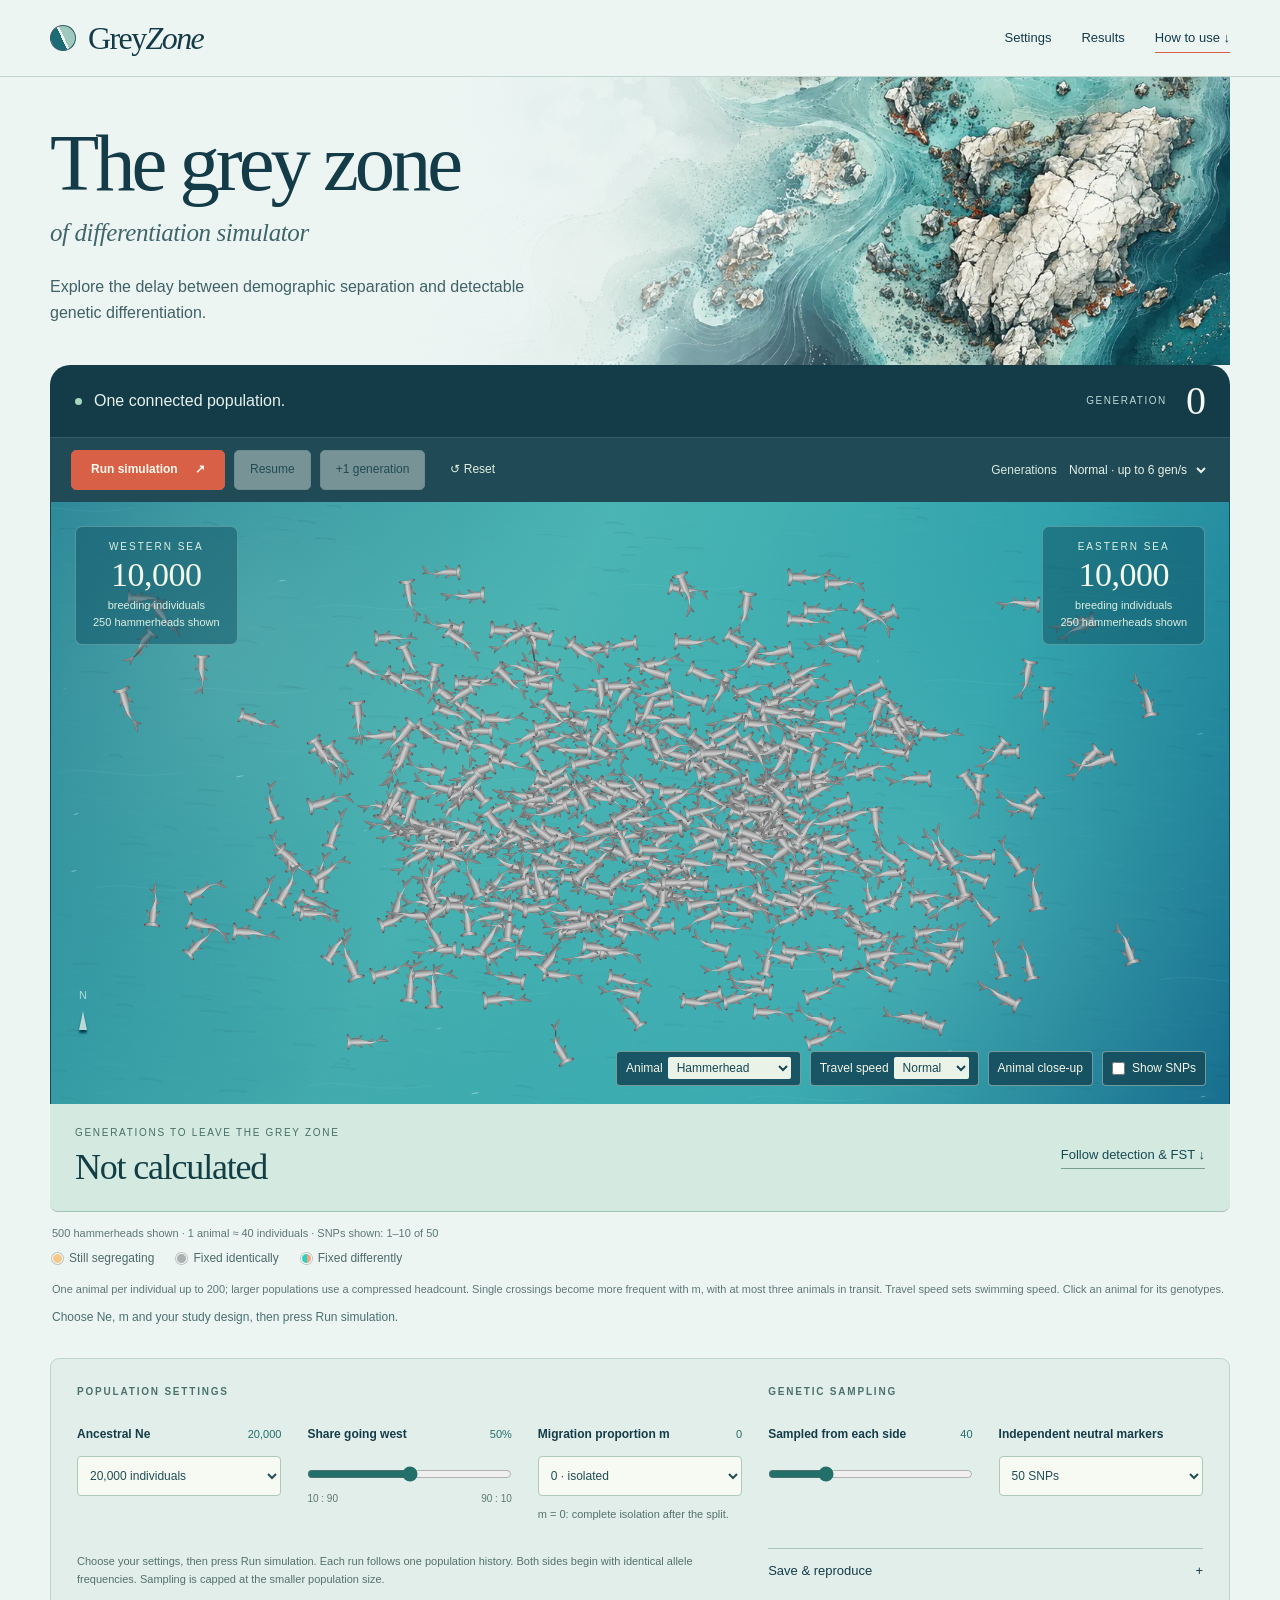
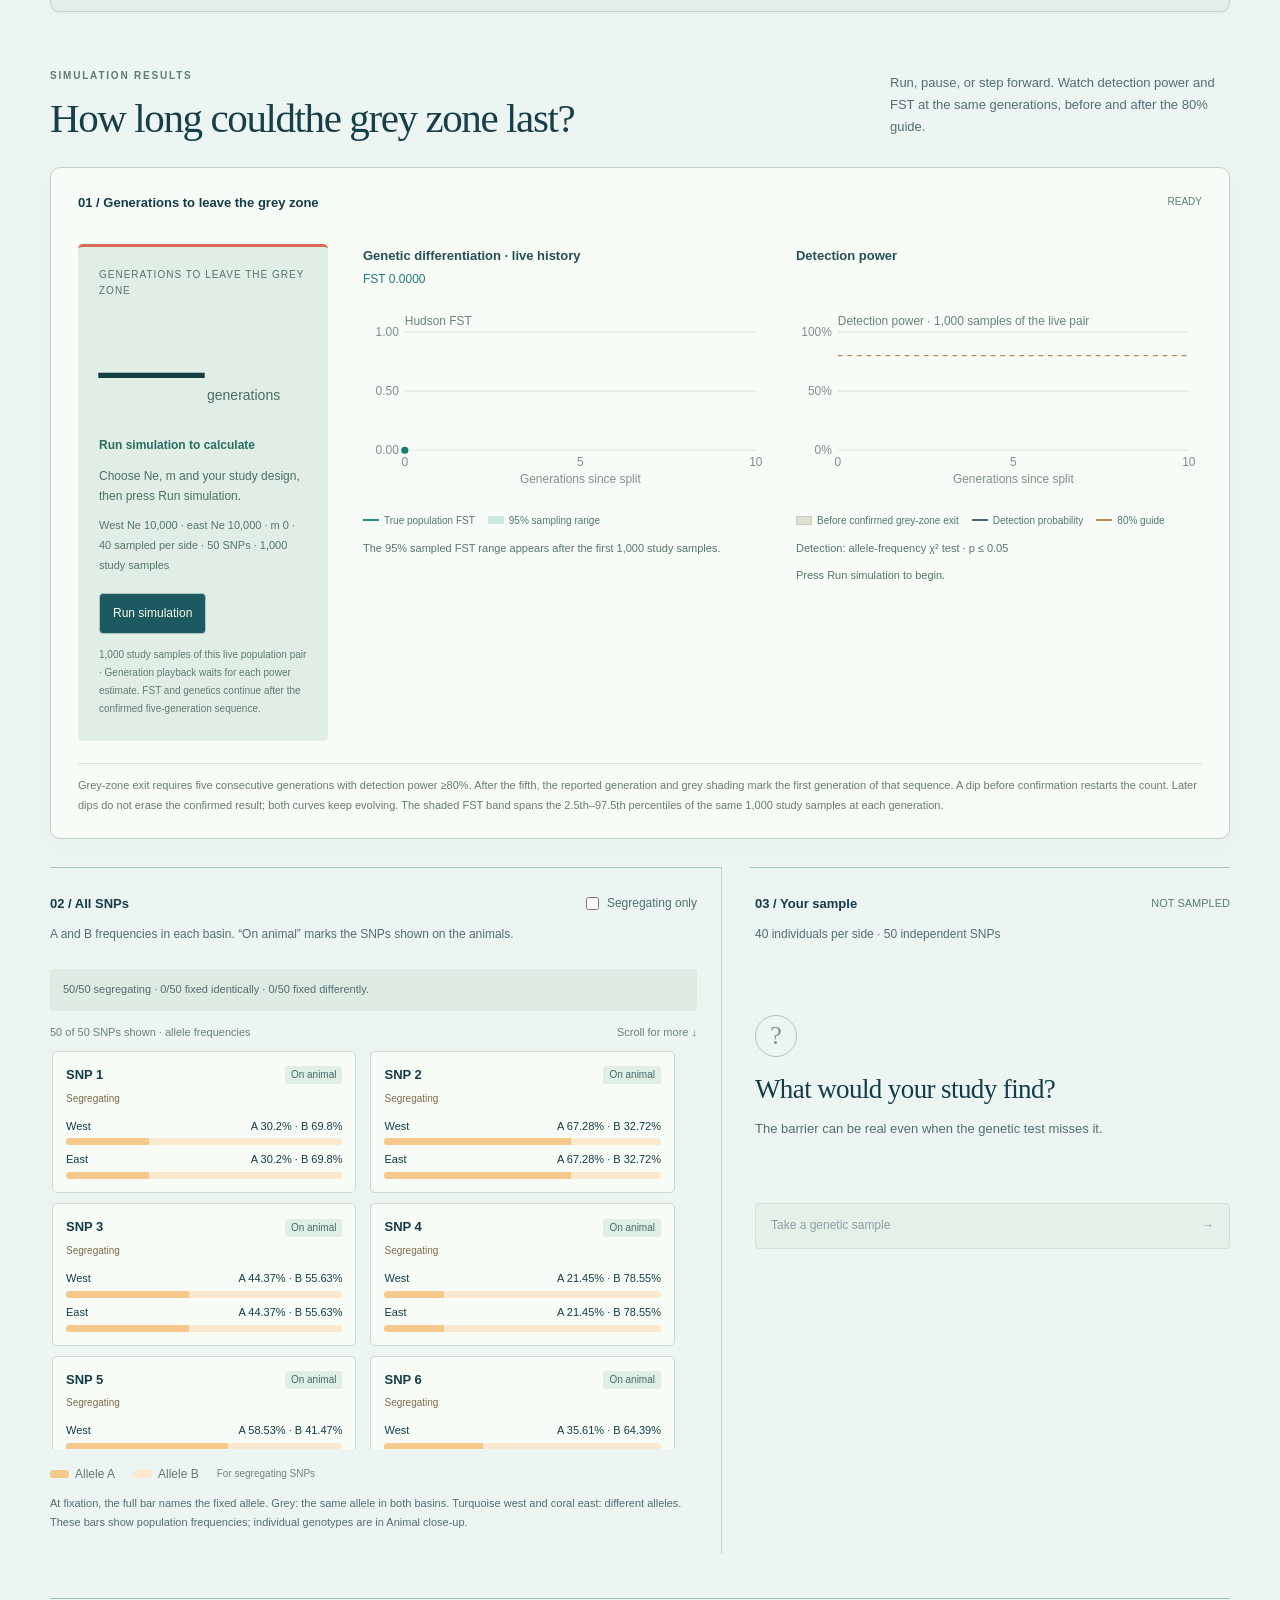
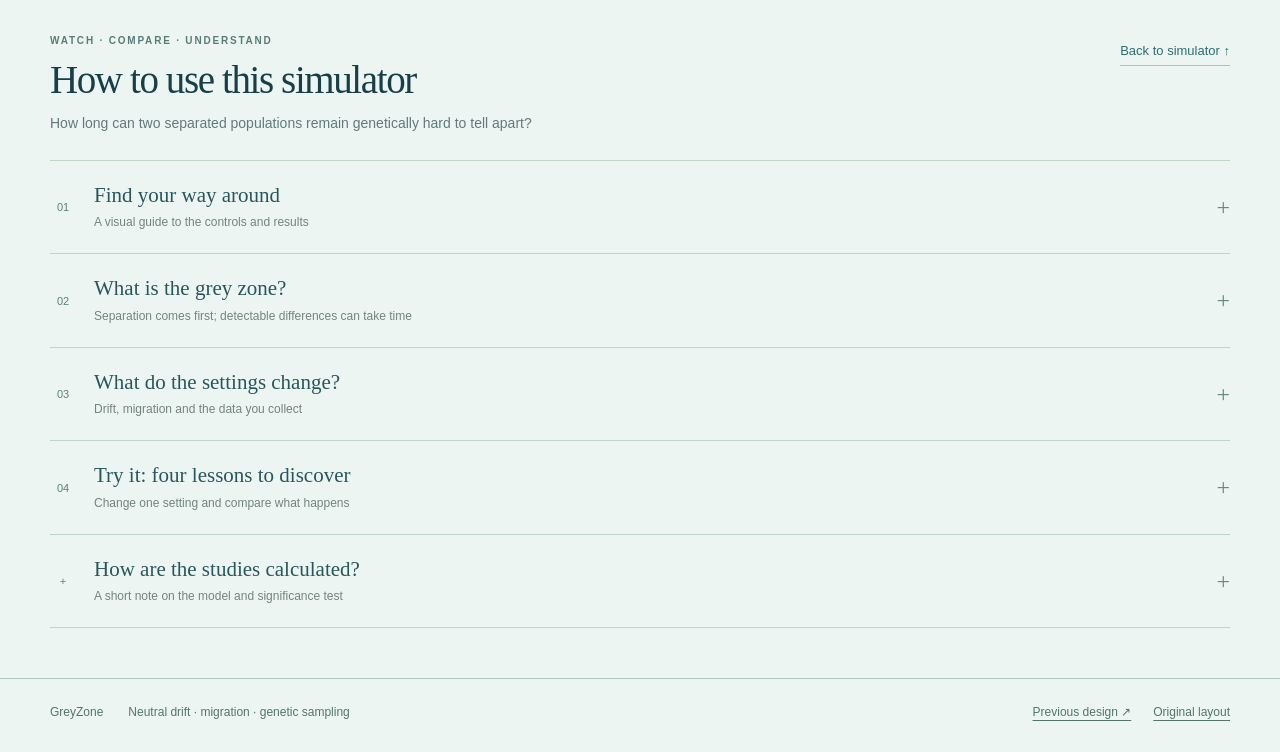
==== commit 9a132a58: "Keep fin whales fully visible at the surface throughout swimming" ====
--- a/docs/index.html
+++ b/docs/index.html
@@ -1,5 +1,5 @@
 <!doctype html>
-<html lang="en"><head><meta charset="utf-8"><meta name="viewport" content="width=device-width,initial-scale=1"><title>GreyZone | The grey zone of differentiation simulator</title><meta name="description" content="Explore genetic differentiation after a population split, with neutral drift, migration and repeated genetic sampling."><link rel="stylesheet" href="styles.css?v=atlas-25"><link id="observatory-style" rel="stylesheet" href="observatory.css?v=observatory-24"><link id="atlas-style" rel="stylesheet" href="atlas.css?v=atlas-25"><script>var design=new URLSearchParams(location.search).get("design");document.getElementById("observatory-style").disabled=design!=="observatory";document.getElementById("atlas-style").disabled=design==="classic"||design==="observatory";</script><script src="experiment-settings.js?v=whale-motion-28" defer></script><script src="model.js?v=first-snps-18" defer></script><script src="population-display.js?v=whale-motion-28" defer></script><script src="shark-character.js?v=first-snps-18" defer></script><script src="fish-character.js?v=first-snps-18" defer></script><script src="cetacean-character.js?v=whale-motion-28" defer></script><script src="marine-life.js?v=whale-motion-28" defer></script><script src="animal-cache.js?v=whale-motion-28" defer></script><script src="island-scene.js?v=first-snps-18" defer></script><script src="swim-motion.js?v=first-snps-18" defer></script><script src="ocean-scene.js?v=whale-motion-28" defer></script><script src="power-result.js?v=first-snps-18" defer></script><script src="app.js?v=whale-motion-28" defer></script></head>
+<html lang="en"><head><meta charset="utf-8"><meta name="viewport" content="width=device-width,initial-scale=1"><title>GreyZone | The grey zone of differentiation simulator</title><meta name="description" content="Explore genetic differentiation after a population split, with neutral drift, migration and repeated genetic sampling."><link rel="stylesheet" href="styles.css?v=atlas-25"><link id="observatory-style" rel="stylesheet" href="observatory.css?v=observatory-24"><link id="atlas-style" rel="stylesheet" href="atlas.css?v=atlas-25"><script>var design=new URLSearchParams(location.search).get("design");document.getElementById("observatory-style").disabled=design!=="observatory";document.getElementById("atlas-style").disabled=design==="classic"||design==="observatory";</script><script src="experiment-settings.js?v=surface-whales-29" defer></script><script src="model.js?v=first-snps-18" defer></script><script src="population-display.js?v=surface-whales-29" defer></script><script src="shark-character.js?v=first-snps-18" defer></script><script src="fish-character.js?v=first-snps-18" defer></script><script src="cetacean-character.js?v=surface-whales-29" defer></script><script src="marine-life.js?v=surface-whales-29" defer></script><script src="animal-cache.js?v=surface-whales-29" defer></script><script src="island-scene.js?v=first-snps-18" defer></script><script src="swim-motion.js?v=first-snps-18" defer></script><script src="ocean-scene.js?v=surface-whales-29" defer></script><script src="power-result.js?v=first-snps-18" defer></script><script src="app.js?v=surface-whales-29" defer></script></head>
 <body><header><a class="brand" href="#" aria-label="GreyZone">Grey<span>Zone</span></a><nav aria-label="Simulator navigation"><a class="nav-settings" href="#settings">Settings</a><a class="nav-results" href="#detection-result">Results</a><a class="guide-link" href="#how-to">How to use ↓</a></nav></header>
 <main><section class="sim-intro" id="simulator"><h1><span class="title-main">The grey zone</span> <span class="title-rest">of differentiation simulator</span></h1><p>Explore the delay between demographic separation and detectable genetic differentiation.</p></section>
 <div class="experiment"><section class="world"><div class="world-head"><div><span class="live-dot"></span><span id="phase">One connected population.</span></div><span class="generation">GENERATION <strong id="generation">0</strong></span></div><div class="playbar"><button id="split" class="primary">Run simulation <span>↗</span></button><button id="play" disabled>Play</button><button id="step" disabled>+1 generation</button><button id="reset" class="quiet">↺ Reset</button><label class="speed-label">Generations <select id="speed" aria-label="Generation playback speed"><option value="1.5">Slow · up to 1.5 gen/s</option><option value="6" selected>Normal · up to 6 gen/s</option><option value="25">Fast · up to 25 gen/s</option></select></label></div><div class="sea"><canvas id="scene" role="img" aria-label="An ocean seen from above, with grey sharks swimming freely. A sandy landmass can rise to separate the sea, with a coconut palm on it."></canvas><div class="pop-label left"><span>WESTERN SEA</span><strong id="n1">10,000</strong><small>breeding individuals</small><small id="shown-west"></small></div><div class="pop-label right"><span>EASTERN SEA</span><strong id="n2">10,000</strong><small>breeding individuals</small><small id="shown-east"></small></div><div id="barrier-label" class="barrier-label" hidden>THE DIVIDE</div><div id="channel-label" class="channel-label" hidden>channel open</div><div class="ocean-compass" aria-hidden="true"><span>N</span><i></i></div><div class="sea-caption"><div class="ocean-tools"><label class="travel-control">Animal <select id="shark-design" aria-label="Animal species"><option value="hammer" selected>Hammerhead</option><option value="classic">Classic shark</option><option value="turtle">Sea turtle</option><option value="surgeon">Blue tang</option><option value="tuna">Tuna</option><option value="orca">Orca</option><option value="whale">Fin whale</option><option value="porpoise">Harbour porpoise</option><option value="seal">Harbour seal</option></select></label><label class="travel-control">Travel speed <select id="travel-speed" aria-label="Animal travel speed"><option value="0.6">Relaxed</option><option value="0.95" selected>Normal</option><option value="1.6">Fast</option></select></label><button id="meet-shark" type="button" class="meet-shark" aria-pressed="false">Animal close-up</button><label class="marker-toggle"><input type="checkbox" id="show-markers"> Show SNPs</label></div></div></div><div class="detection-summary"><div><span class="duration-label">GENERATIONS TO LEAVE THE GREY ZONE</span><strong id="power-scene-time">Not calculated</strong></div><a href="#detection-result">Follow detection & FST ↓</a></div><p id="display-scale" class="scene-footnote"></p><div class="snp-colour-legend"><span><i class="snp-swatch variable"></i> Still segregating</span><span><i class="snp-swatch shared"></i> Fixed identically</span><span><i class="snp-swatch opposite"></i> Fixed differently</span></div><p class="scene-footnote">One animal per individual up to 200; larger populations use a compressed headcount. Single crossings become more frequent with m, with at most three animals in transit. Travel speed sets swimming speed. Click an animal for its genotypes.</p><p id="story" class="story" aria-live="polite">Choose Ne, m and your study design. Run simulation starts a fresh random split history and live power estimate.</p></section>
@@ -10,9 +10,9 @@
 <details class="guide-step"><summary><span class="guide-number" aria-hidden="true">01</span><span><strong>Find your way around</strong><small>A visual guide to the controls and results</small></span></summary>
 <div class="guide-body">
 <p>Choose your settings, then press <strong>Run simulation</strong>. Land separates the population into two basins. Watch generations pass and see when genetic sampling can reliably tell the populations apart.</p>
-<div class="guide-walkthrough"><figure class="guide-screen"><a href="assets/tutorial/settings.jpg?v=whale-motion-28" target="_blank" rel="noopener" aria-label="Enlarge the settings screenshot"><img src="assets/tutorial/settings.jpg?v=whale-motion-28" width="1348" height="926" loading="lazy" alt="Population and sampling settings in the dock underneath the ocean."><span class="guide-pin" style="left:6%;top:13%" aria-hidden="true">1</span></a><figcaption>Population and study settings · click to enlarge</figcaption></figure><ol class="guide-callouts"><li><strong>Set the scenario and your study.</strong> The dock below the ocean contains population size, split ratio, migration, sampled individuals and SNP count. The Settings link at the top takes you straight there. Save &amp; reproduce contains the seed and settings files.</li></ol></div>
-<div class="guide-walkthrough"><figure class="guide-screen"><a href="assets/tutorial/interface.jpg?v=whale-motion-28" target="_blank" rel="noopener" aria-label="Enlarge the ocean and playback screenshot"><img src="assets/tutorial/interface.jpg?v=whale-motion-28" width="1348" height="926" loading="lazy" alt="The ocean at generation 44, with playback controls above it and the grey-zone result beneath it."><span class="guide-pin" style="left:92%;top:7%" aria-hidden="true">2</span><span class="guide-pin" style="left:6%;top:14%" aria-hidden="true">3</span></a><figcaption>Ocean and playback · click to enlarge</figcaption></figure><ol class="guide-callouts" start="2"><li><strong>Follow the generations.</strong> The counter is time since the split. Basin labels show Ne on each side. The demographic state appears above the ocean.</li><li><strong>Run, pause, inspect.</strong> Pause freezes the simulation. <strong>+1 generation</strong> advances once and stays paused. Changing a population or sampling setting resets the run; <strong>Run again</strong> starts another random history unless <strong>Reuse this seed</strong> is selected.</li></ol></div>
-<div class="guide-walkthrough"><figure class="guide-screen"><a href="assets/tutorial/results.jpg?v=whale-motion-28" target="_blank" rel="noopener" aria-label="Enlarge the results screenshot"><img src="assets/tutorial/results.jpg?v=whale-motion-28" width="1348" height="926" loading="lazy" alt="Results from one example run, showing the detected grey-zone duration, population FST with sampling range, and detection power crossing the 80 percent guide."><span class="guide-pin" style="left:8%;top:26%" aria-hidden="true">4</span><span class="guide-pin" style="left:27%;top:15%" aria-hidden="true">5</span><span class="guide-pin" style="left:62%;top:15%" aria-hidden="true">6</span></a><figcaption>Results from one example run · your result will vary</figcaption></figure>
+<div class="guide-walkthrough"><figure class="guide-screen"><a href="assets/tutorial/settings.jpg?v=surface-whales-29" target="_blank" rel="noopener" aria-label="Enlarge the settings screenshot"><img src="assets/tutorial/settings.jpg?v=surface-whales-29" width="1348" height="926" loading="lazy" alt="Population and sampling settings in the dock underneath the ocean."><span class="guide-pin" style="left:6%;top:13%" aria-hidden="true">1</span></a><figcaption>Population and study settings · click to enlarge</figcaption></figure><ol class="guide-callouts"><li><strong>Set the scenario and your study.</strong> The dock below the ocean contains population size, split ratio, migration, sampled individuals and SNP count. The Settings link at the top takes you straight there. Save &amp; reproduce contains the seed and settings files.</li></ol></div>
+<div class="guide-walkthrough"><figure class="guide-screen"><a href="assets/tutorial/interface.jpg?v=surface-whales-29" target="_blank" rel="noopener" aria-label="Enlarge the ocean and playback screenshot"><img src="assets/tutorial/interface.jpg?v=surface-whales-29" width="1348" height="926" loading="lazy" alt="The ocean at generation 44, with playback controls above it and the grey-zone result beneath it."><span class="guide-pin" style="left:92%;top:7%" aria-hidden="true">2</span><span class="guide-pin" style="left:6%;top:14%" aria-hidden="true">3</span></a><figcaption>Ocean and playback · click to enlarge</figcaption></figure><ol class="guide-callouts" start="2"><li><strong>Follow the generations.</strong> The counter is time since the split. Basin labels show Ne on each side. The demographic state appears above the ocean.</li><li><strong>Run, pause, inspect.</strong> Pause freezes the simulation. <strong>+1 generation</strong> advances once and stays paused. Changing a population or sampling setting resets the run; <strong>Run again</strong> starts another random history unless <strong>Reuse this seed</strong> is selected.</li></ol></div>
+<div class="guide-walkthrough"><figure class="guide-screen"><a href="assets/tutorial/results.jpg?v=surface-whales-29" target="_blank" rel="noopener" aria-label="Enlarge the results screenshot"><img src="assets/tutorial/results.jpg?v=surface-whales-29" width="1348" height="926" loading="lazy" alt="Results from one example run, showing the detected grey-zone duration, population FST with sampling range, and detection power crossing the 80 percent guide."><span class="guide-pin" style="left:8%;top:26%" aria-hidden="true">4</span><span class="guide-pin" style="left:27%;top:15%" aria-hidden="true">5</span><span class="guide-pin" style="left:62%;top:15%" aria-hidden="true">6</span></a><figcaption>Results from one example run · your result will vary</figcaption></figure>
 <ol class="guide-callouts" start="4">
 <li><strong>The number to watch.</strong> Generations needed to leave the grey zone. It appears once power stays at or above 80% for <strong>five consecutive generations</strong>, and reports the first of those five. A brief crossing is not enough. The run continues afterwards.</li>
 <li><strong>How different are they?</strong> The teal line is FST in the full populations. The shaded band contains the middle 95% of sampled FST estimates: wider means a study’s estimate is less precise.</li>
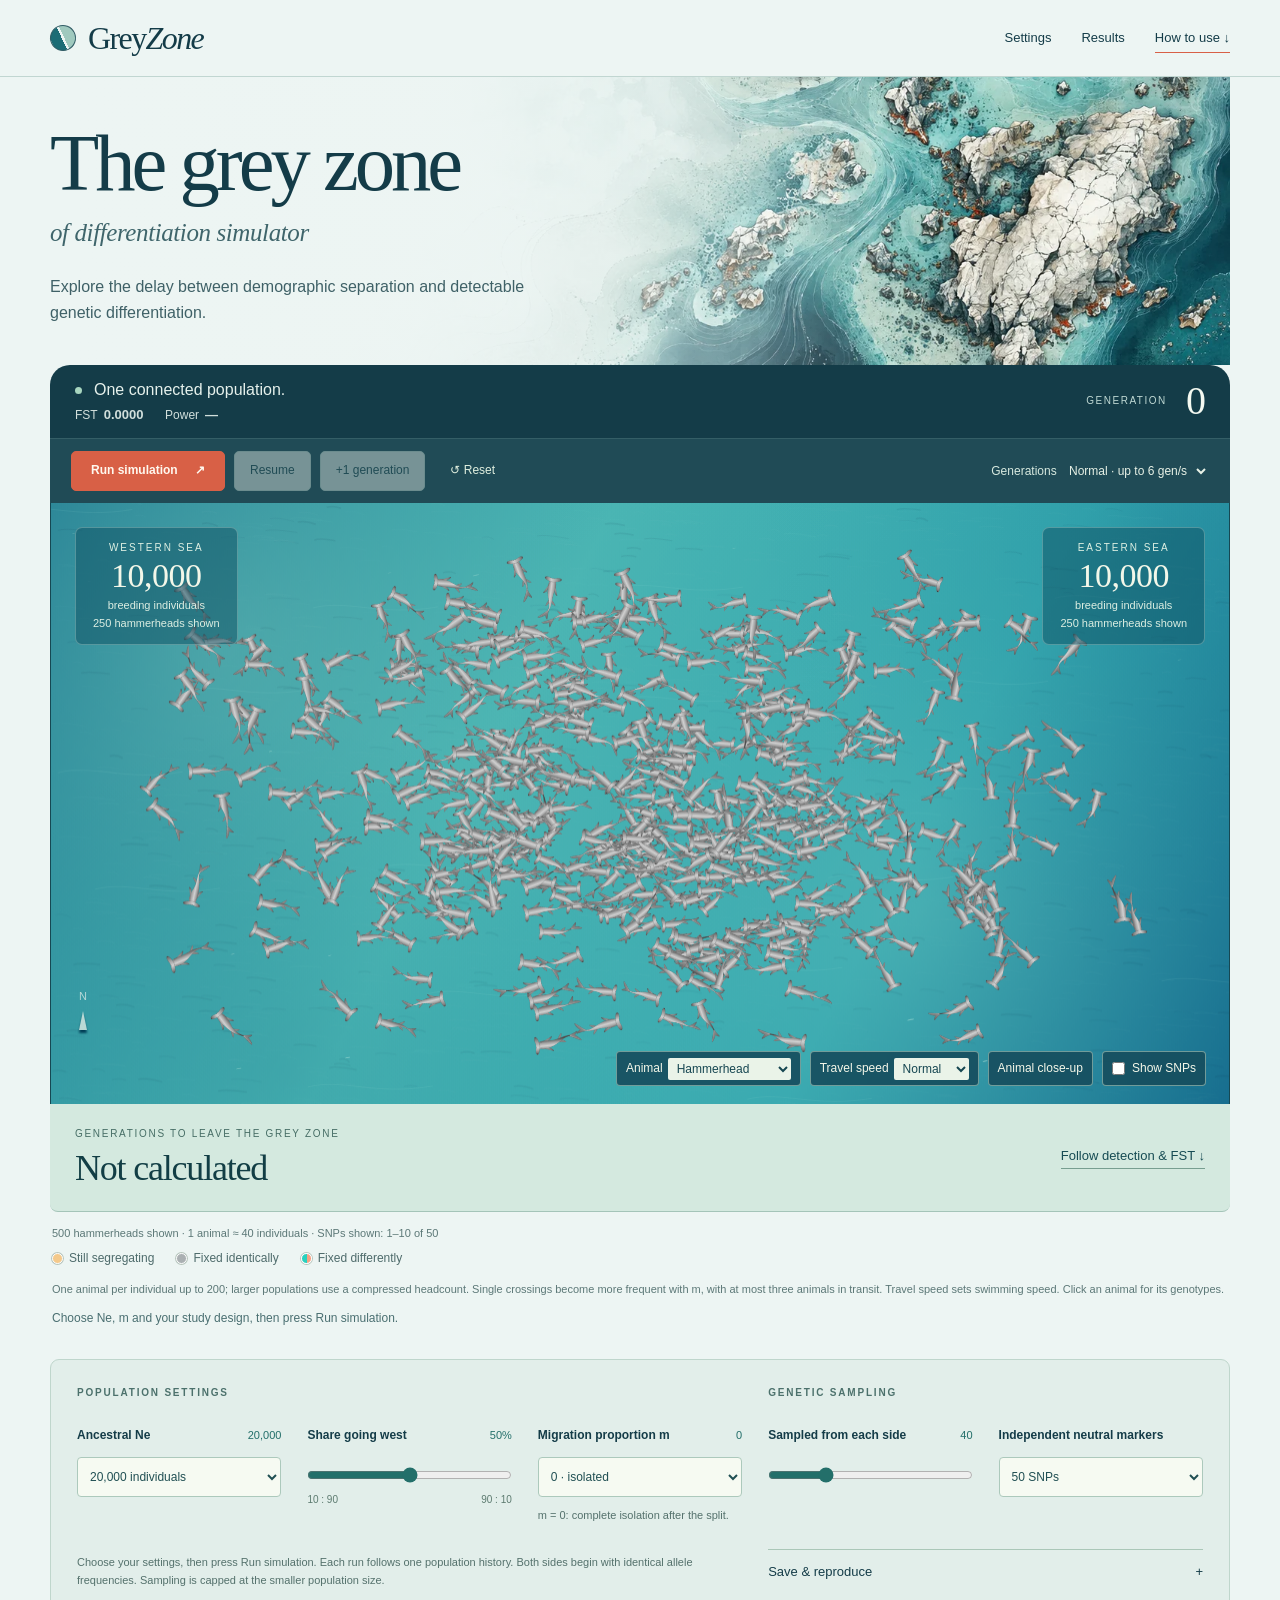
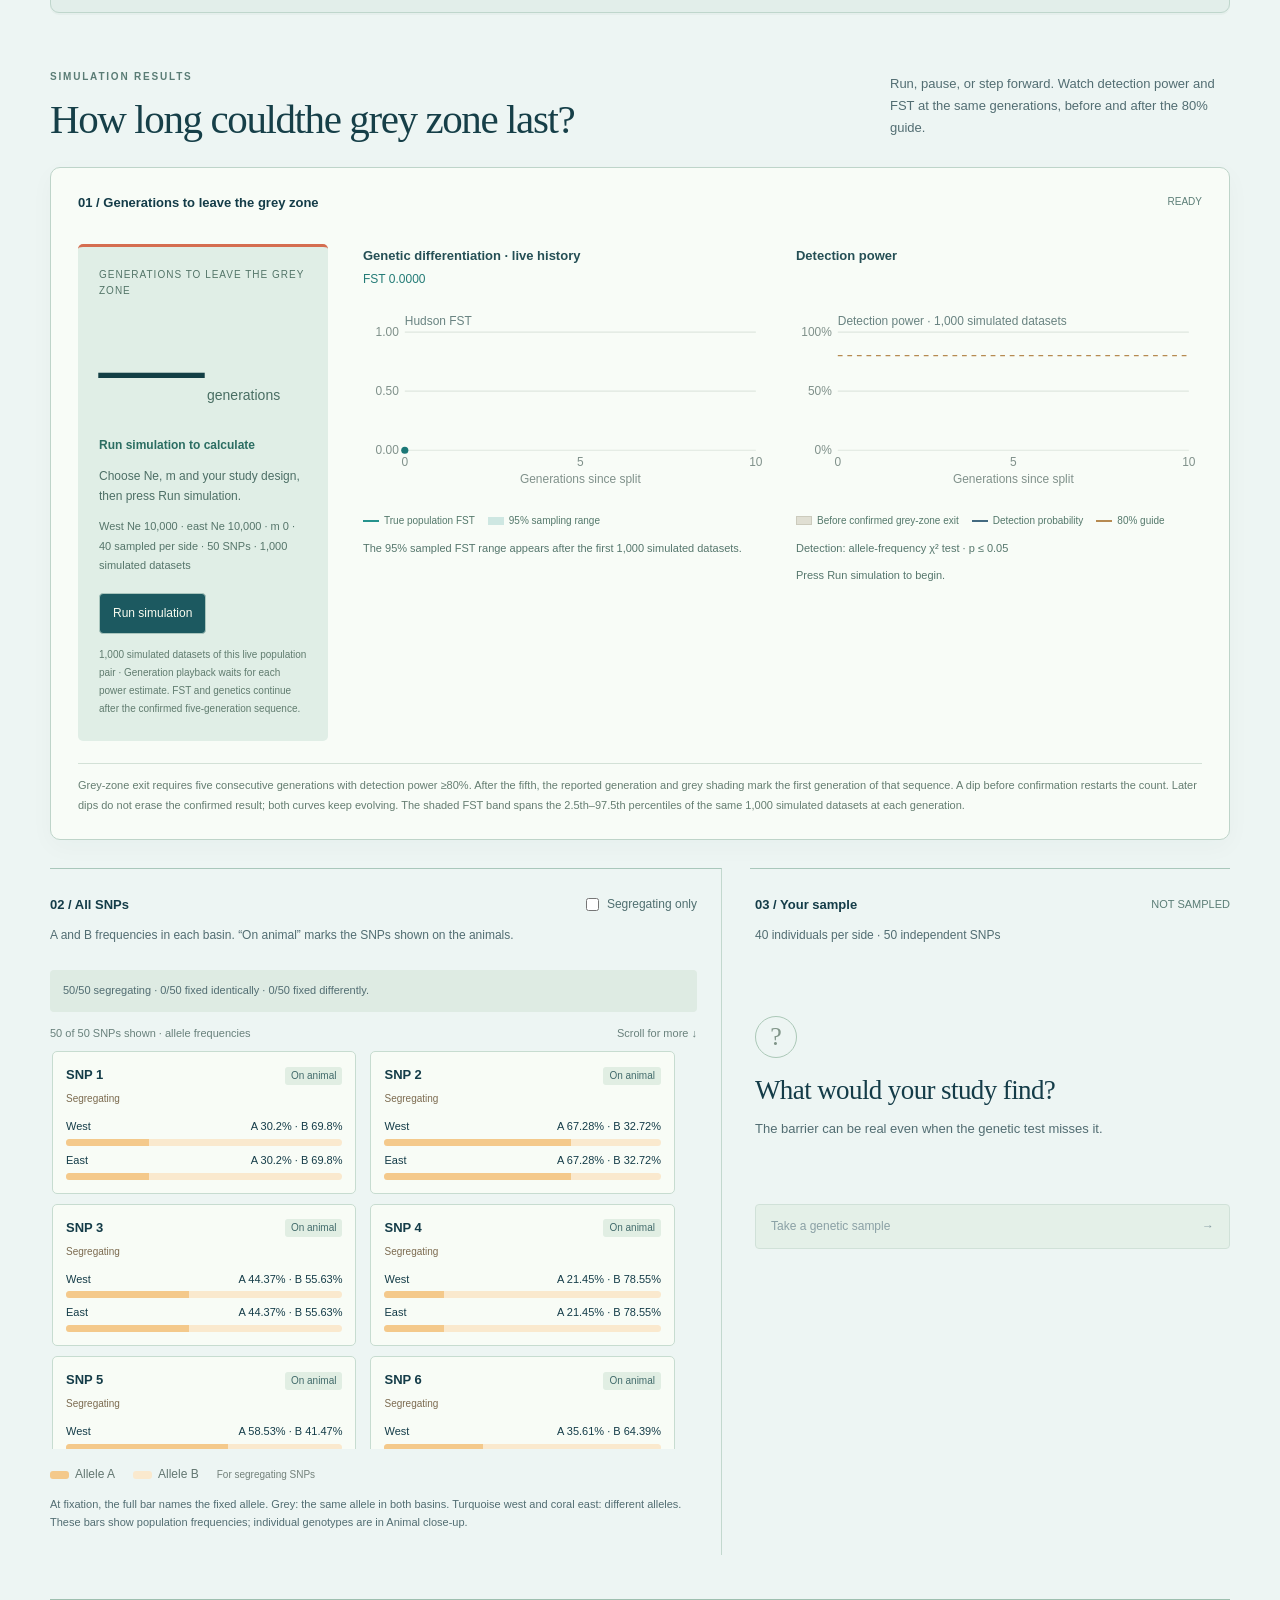
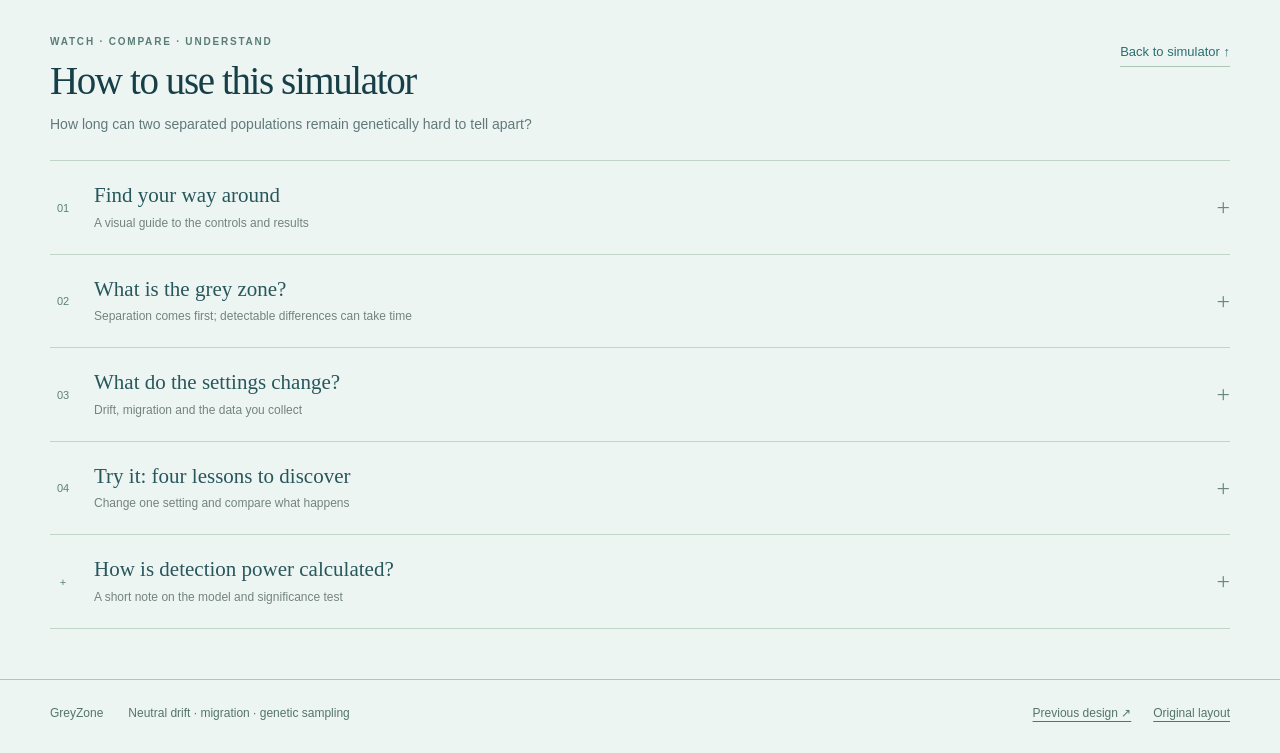
==== commit 6eb9f394: "Add discreet live ocean FST and power values and clarify dataset wording" ====
--- a/docs/index.html
+++ b/docs/index.html
@@ -1,10 +1,10 @@
 <!doctype html>
-<html lang="en"><head><meta charset="utf-8"><meta name="viewport" content="width=device-width,initial-scale=1"><title>GreyZone | The grey zone of differentiation simulator</title><meta name="description" content="Explore genetic differentiation after a population split, with neutral drift, migration and repeated genetic sampling."><link rel="stylesheet" href="styles.css?v=atlas-25"><link id="observatory-style" rel="stylesheet" href="observatory.css?v=observatory-24"><link id="atlas-style" rel="stylesheet" href="atlas.css?v=atlas-25"><script>var design=new URLSearchParams(location.search).get("design");document.getElementById("observatory-style").disabled=design!=="observatory";document.getElementById("atlas-style").disabled=design==="classic"||design==="observatory";</script><script src="experiment-settings.js?v=surface-whales-29" defer></script><script src="model.js?v=first-snps-18" defer></script><script src="population-display.js?v=surface-whales-29" defer></script><script src="shark-character.js?v=first-snps-18" defer></script><script src="fish-character.js?v=first-snps-18" defer></script><script src="cetacean-character.js?v=surface-whales-29" defer></script><script src="marine-life.js?v=surface-whales-29" defer></script><script src="animal-cache.js?v=surface-whales-29" defer></script><script src="island-scene.js?v=first-snps-18" defer></script><script src="swim-motion.js?v=first-snps-18" defer></script><script src="ocean-scene.js?v=surface-whales-29" defer></script><script src="power-result.js?v=first-snps-18" defer></script><script src="app.js?v=surface-whales-29" defer></script></head>
+<html lang="en"><head><meta charset="utf-8"><meta name="viewport" content="width=device-width,initial-scale=1"><title>GreyZone | The grey zone of differentiation simulator</title><meta name="description" content="Explore genetic differentiation after a population split, with neutral drift, migration and repeated genetic sampling."><link rel="stylesheet" href="styles.css?v=live-metrics-30"><link id="observatory-style" rel="stylesheet" href="observatory.css?v=observatory-24"><link id="atlas-style" rel="stylesheet" href="atlas.css?v=atlas-25"><script>var design=new URLSearchParams(location.search).get("design");document.getElementById("observatory-style").disabled=design!=="observatory";document.getElementById("atlas-style").disabled=design==="classic"||design==="observatory";</script><script src="experiment-settings.js?v=surface-whales-29" defer></script><script src="model.js?v=first-snps-18" defer></script><script src="population-display.js?v=surface-whales-29" defer></script><script src="shark-character.js?v=first-snps-18" defer></script><script src="fish-character.js?v=first-snps-18" defer></script><script src="cetacean-character.js?v=surface-whales-29" defer></script><script src="marine-life.js?v=surface-whales-29" defer></script><script src="animal-cache.js?v=surface-whales-29" defer></script><script src="island-scene.js?v=first-snps-18" defer></script><script src="swim-motion.js?v=first-snps-18" defer></script><script src="ocean-scene.js?v=surface-whales-29" defer></script><script src="power-result.js?v=first-snps-18" defer></script><script src="app.js?v=live-metrics-30" defer></script></head>
 <body><header><a class="brand" href="#" aria-label="GreyZone">Grey<span>Zone</span></a><nav aria-label="Simulator navigation"><a class="nav-settings" href="#settings">Settings</a><a class="nav-results" href="#detection-result">Results</a><a class="guide-link" href="#how-to">How to use ↓</a></nav></header>
 <main><section class="sim-intro" id="simulator"><h1><span class="title-main">The grey zone</span> <span class="title-rest">of differentiation simulator</span></h1><p>Explore the delay between demographic separation and detectable genetic differentiation.</p></section>
-<div class="experiment"><section class="world"><div class="world-head"><div><span class="live-dot"></span><span id="phase">One connected population.</span></div><span class="generation">GENERATION <strong id="generation">0</strong></span></div><div class="playbar"><button id="split" class="primary">Run simulation <span>↗</span></button><button id="play" disabled>Play</button><button id="step" disabled>+1 generation</button><button id="reset" class="quiet">↺ Reset</button><label class="speed-label">Generations <select id="speed" aria-label="Generation playback speed"><option value="1.5">Slow · up to 1.5 gen/s</option><option value="6" selected>Normal · up to 6 gen/s</option><option value="25">Fast · up to 25 gen/s</option></select></label></div><div class="sea"><canvas id="scene" role="img" aria-label="An ocean seen from above, with grey sharks swimming freely. A sandy landmass can rise to separate the sea, with a coconut palm on it."></canvas><div class="pop-label left"><span>WESTERN SEA</span><strong id="n1">10,000</strong><small>breeding individuals</small><small id="shown-west"></small></div><div class="pop-label right"><span>EASTERN SEA</span><strong id="n2">10,000</strong><small>breeding individuals</small><small id="shown-east"></small></div><div id="barrier-label" class="barrier-label" hidden>THE DIVIDE</div><div id="channel-label" class="channel-label" hidden>channel open</div><div class="ocean-compass" aria-hidden="true"><span>N</span><i></i></div><div class="sea-caption"><div class="ocean-tools"><label class="travel-control">Animal <select id="shark-design" aria-label="Animal species"><option value="hammer" selected>Hammerhead</option><option value="classic">Classic shark</option><option value="turtle">Sea turtle</option><option value="surgeon">Blue tang</option><option value="tuna">Tuna</option><option value="orca">Orca</option><option value="whale">Fin whale</option><option value="porpoise">Harbour porpoise</option><option value="seal">Harbour seal</option></select></label><label class="travel-control">Travel speed <select id="travel-speed" aria-label="Animal travel speed"><option value="0.6">Relaxed</option><option value="0.95" selected>Normal</option><option value="1.6">Fast</option></select></label><button id="meet-shark" type="button" class="meet-shark" aria-pressed="false">Animal close-up</button><label class="marker-toggle"><input type="checkbox" id="show-markers"> Show SNPs</label></div></div></div><div class="detection-summary"><div><span class="duration-label">GENERATIONS TO LEAVE THE GREY ZONE</span><strong id="power-scene-time">Not calculated</strong></div><a href="#detection-result">Follow detection & FST ↓</a></div><p id="display-scale" class="scene-footnote"></p><div class="snp-colour-legend"><span><i class="snp-swatch variable"></i> Still segregating</span><span><i class="snp-swatch shared"></i> Fixed identically</span><span><i class="snp-swatch opposite"></i> Fixed differently</span></div><p class="scene-footnote">One animal per individual up to 200; larger populations use a compressed headcount. Single crossings become more frequent with m, with at most three animals in transit. Travel speed sets swimming speed. Click an animal for its genotypes.</p><p id="story" class="story" aria-live="polite">Choose Ne, m and your study design. Run simulation starts a fresh random split history and live power estimate.</p></section>
+<div class="experiment"><section class="world"><div class="world-head"><div class="phase-state"><div class="phase-line"><span class="live-dot"></span><span id="phase">One connected population.</span></div><div class="scene-metrics" role="group" aria-label="Live FST and detection power"><span>FST <strong id="scene-fst">0.0000</strong></span><span>Power <strong id="scene-power">—</strong></span></div></div><span class="generation">GENERATION <strong id="generation">0</strong></span></div><div class="playbar"><button id="split" class="primary">Run simulation <span>↗</span></button><button id="play" disabled>Play</button><button id="step" disabled>+1 generation</button><button id="reset" class="quiet">↺ Reset</button><label class="speed-label">Generations <select id="speed" aria-label="Generation playback speed"><option value="1.5">Slow · up to 1.5 gen/s</option><option value="6" selected>Normal · up to 6 gen/s</option><option value="25">Fast · up to 25 gen/s</option></select></label></div><div class="sea"><canvas id="scene" role="img" aria-label="An ocean seen from above, with grey sharks swimming freely. A sandy landmass can rise to separate the sea, with a coconut palm on it."></canvas><div class="pop-label left"><span>WESTERN SEA</span><strong id="n1">10,000</strong><small>breeding individuals</small><small id="shown-west"></small></div><div class="pop-label right"><span>EASTERN SEA</span><strong id="n2">10,000</strong><small>breeding individuals</small><small id="shown-east"></small></div><div id="barrier-label" class="barrier-label" hidden>THE DIVIDE</div><div id="channel-label" class="channel-label" hidden>channel open</div><div class="ocean-compass" aria-hidden="true"><span>N</span><i></i></div><div class="sea-caption"><div class="ocean-tools"><label class="travel-control">Animal <select id="shark-design" aria-label="Animal species"><option value="hammer" selected>Hammerhead</option><option value="classic">Classic shark</option><option value="turtle">Sea turtle</option><option value="surgeon">Blue tang</option><option value="tuna">Tuna</option><option value="orca">Orca</option><option value="whale">Fin whale</option><option value="porpoise">Harbour porpoise</option><option value="seal">Harbour seal</option></select></label><label class="travel-control">Travel speed <select id="travel-speed" aria-label="Animal travel speed"><option value="0.6">Relaxed</option><option value="0.95" selected>Normal</option><option value="1.6">Fast</option></select></label><button id="meet-shark" type="button" class="meet-shark" aria-pressed="false">Animal close-up</button><label class="marker-toggle"><input type="checkbox" id="show-markers"> Show SNPs</label></div></div></div><div class="detection-summary"><div><span class="duration-label">GENERATIONS TO LEAVE THE GREY ZONE</span><strong id="power-scene-time">Not calculated</strong></div><a href="#detection-result">Follow detection & FST ↓</a></div><p id="display-scale" class="scene-footnote"></p><div class="snp-colour-legend"><span><i class="snp-swatch variable"></i> Still segregating</span><span><i class="snp-swatch shared"></i> Fixed identically</span><span><i class="snp-swatch opposite"></i> Fixed differently</span></div><p class="scene-footnote">One animal per individual up to 200; larger populations use a compressed headcount. Single crossings become more frequent with m, with at most three animals in transit. Travel speed sets swimming speed. Click an animal for its genotypes.</p><p id="story" class="story" aria-live="polite">Choose Ne, m and your study design. Run simulation starts a fresh random split history and live power estimate.</p></section>
 <aside class="settings" id="settings" aria-label="Population and study settings"><p class="eyebrow">POPULATION SETTINGS</p><div class="control" data-setting="total"><label for="total">Ancestral Ne <output id="total-out"></output></label><select id="total"><option value="10">10 individuals</option><option value="20">20 individuals</option><option value="50">50 individuals</option><option value="100">100 individuals</option><option value="200">200 individuals</option><option value="500">500 individuals</option><option value="1000">1,000 individuals</option><option value="2000">2,000 individuals</option><option value="5000">5,000 individuals</option><option value="10000">10,000 individuals</option><option value="20000" selected>20,000 individuals</option><option value="50000">50,000 individuals</option><option value="100000">100,000 individuals</option><option value="200000">200,000 individuals</option><option value="500000">500,000 individuals</option></select></div><div class="control" data-setting="ratio"><label for="ratio">Share going west <output id="ratio-out">50%</output></label><input id="ratio" type="range" min="10" max="90" step="10" value="50"><div class="ends"><span>10 : 90</span><span>90 : 10</span></div></div><div class="control" data-setting="migration"><label for="migration">Migration proportion m <output id="migration-out">0</output></label><select id="migration"><option value="0.000000">0 · isolated</option><option value="0.000001">0.000001 · 0.0001%</option><option value="0.000010">0.00001 · 0.001%</option><option value="0.000100">0.0001 · 0.01%</option><option value="0.001000">0.001 · 0.1%</option><option value="0.005000">0.005 · 0.5%</option><option value="0.010000">0.01 · 1%</option><option value="0.050000">0.05 · 5%</option><option value="0.100000">0.1 · 10%</option><option value="0.250000">0.25 · 25%</option><option value="0.500000">0.5 · 50%</option></select><p id="migration-note">Fraction of each population replaced by migrants per generation. 0 ≤ m &lt; 1.</p></div><div class="rule"></div><p class="eyebrow">GENETIC SAMPLING</p><div class="control" data-setting="sample-size"><label for="sample-size">Sampled from each side <output id="sample-out">40</output></label><input id="sample-size" type="range" min="1" max="150" step="1" value="40"></div><div class="control" data-setting="loci"><label for="loci">Independent neutral markers</label><select id="loci"><option value="1">1 SNP</option><option value="5">5 SNPs</option><option value="10">10 SNPs</option><option value="20">20 SNPs</option><option value="50" selected>50 SNPs</option><option value="100">100 SNPs</option><option value="200">200 SNPs</option><option value="500">500 SNPs</option><option value="750">750 SNPs</option><option value="1000">1,000 SNPs</option></select></div><p class="setting-note">Choose your settings, then press Run simulation. Each run follows one population history. Both sides begin with identical allele frequencies. Sampling is capped at the smaller population size.</p><details class="experiment-file" id="experiment-file"><summary>Save &amp; reproduce <span aria-hidden="true">+</span></summary><div class="experiment-file-body"><label for="random-seed">Random seed</label><div class="seed-row"><input id="random-seed" type="text" inputmode="numeric" pattern="[0-9]{1,10}" maxlength="10" aria-describedby="seed-help"><button id="new-seed" type="button">New seed</button></div><label class="seed-lock"><input id="seed-lock" type="checkbox"> Reuse this seed</label><p id="seed-help">The same seed and settings reproduce the population and power curves.</p><div class="file-actions"><button id="save-settings" type="button">Save settings ↓</button><button id="load-settings" type="button">Load settings ↑</button><button id="copy-experiment" type="button">Copy link ↗</button></div><input id="settings-file" type="file" accept=".json,application/json" hidden><p id="settings-message" role="status">Saved settings restart at generation 0.</p><a id="experiment-link" hidden>Open experiment</a></div></details></aside></div>
-<section class="evidence"><div class="section-title"><div><p class="eyebrow">SIMULATION RESULTS</p><h2>How long could<br>the grey zone last?</h2></div><p>Run, pause, or step forward. Watch detection power and FST at the same generations, before and after the 80% guide.</p></div><div class="evidence-grid"><article id="detection-result" class="panel power-panel"><div class="panel-top"><h3>01 / Generations to leave the grey zone</h3><span id="power-progress" class="muted" aria-live="polite">READY</span></div><div class="power-layout"><div class="power-answer"><p class="power-kicker">GENERATIONS TO LEAVE THE GREY ZONE</p><div class="duration-number"><strong id="power-time" class="power-time" aria-live="polite">—</strong><span id="power-unit" class="power-unit">generations</span></div><p id="power-status" class="power-status" aria-live="polite">Run simulation to calculate</p><p id="power-meaning" class="power-meaning">Choose Ne, m and your study design, then press Run simulation.</p><p id="power-design" class="power-design"></p><div class="power-actions"><button id="calculate-power">Run simulation</button></div><p id="power-note" class="power-note">1,000 study samples from the live pair follow the live clock. The curve continues after detection.</p></div><div class="power-figure"><div class="figure-block"><div class="live-fst-heading"><strong>Genetic differentiation · live history</strong><span class="metric" id="fst-value">FST 0.0000</span></div><div id="fst-chart" class="chart" role="img" aria-label="Live-history FST over generations"></div><div class="fst-legend"><span><i class="fst-line-key"></i> True population FST</span><span><i class="fst-range-key"></i> 95% sampling range</span></div><p id="fst-interval" class="fst-interval"></p></div><div class="figure-block"><div class="power-figure-title">Detection power</div><div id="power-chart" class="chart" role="img" aria-label="Estimated probability of detecting differentiation across generations"></div><div class="power-legend"><span><i class="power-key grey"></i> Before confirmed grey-zone exit</span><span><i class="power-key curve"></i> Detection probability</span><span><i class="power-key target"></i> 80% guide</span></div><p class="detection-test">Detection: allele-frequency χ² test · p ≤ 0.05</p><p id="power-now" class="power-now">The live generation waits for 1,000 study samples from the same populations.</p></div></div></div><p class="power-caveat">Grey-zone exit requires five consecutive generations with detection power ≥80%. After the fifth, the reported generation and grey shading mark the first generation of that sequence. A dip before confirmation restarts the count. Later dips do not erase the confirmed result; both curves keep evolving. The shaded FST band spans the 2.5th–97.5th percentiles of the same 1,000 study samples at each generation.</p></article><article class="panel snp-panel" id="snp-panel"><div class="panel-top"><h3 id="snp-panel-title">02 / All SNPs</h3><label class="snp-filter" id="snp-filter-control"><input type="checkbox" id="segregating-only"> Segregating only</label></div><p id="snp-intro">A and B frequencies in each basin. “On animal” marks the SNPs shown on the animals.</p><p id="sorting-status" class="snp-summary" aria-live="polite"></p><div id="snp-state-summary" class="snp-aggregate" role="group" aria-label="Counts of SNP states across all selected markers" hidden><div class="snp-total" id="snp-summary-total"></div><div class="snp-state-count"><i class="state-ball segregating" aria-hidden="true"></i><div><strong id="snp-segregating-count">0</strong><span>Segregating</span><small>Variable within at least one population</small></div></div><div class="snp-state-count"><i class="state-ball opposite" aria-hidden="true"></i><div><strong id="snp-opposite-count">0</strong><span>Fixed differently</span><small>Different alleles fixed on the two sides</small></div></div><div class="snp-state-count"><i class="state-ball shared" aria-hidden="true"></i><div><strong id="snp-shared-count">0</strong><span>Fixed identically</span><small>The same allele fixed on both sides</small></div></div></div><div id="snp-details"><div class="snp-list-heading"><span id="snp-list-count"></span><span>Scroll for more ↓</span></div><div id="snp-frequencies" class="snp-grid" role="region" aria-label="Allele frequencies for all SNPs" tabindex="0"></div><p id="snp-empty" class="snp-empty" hidden>No segregating SNPs at this generation.</p><div class="frequency-key"><span><i class="frequency-swatch allele-a"></i> Allele A</span><span><i class="frequency-swatch allele-b"></i> Allele B</span><span class="frequency-key-note">For segregating SNPs</span></div><p class="snp-help">At fixation, the full bar names the fixed allele. Grey: the same allele in both basins. Turquoise west and coral east: different alleles. These bars show population frequencies; individual genotypes are in Animal close-up.</p></div></article><article class="panel sample-panel"><div class="panel-top"><h3>03 / Your sample</h3><span id="sample-generation" class="muted">NOT SAMPLED</span></div><p id="sample-description">40 individuals per side · 50 independent SNPs</p><div class="sample-result" id="sample-result"><span class="sample-icon">?</span><strong>What would your study find?</strong><p>The barrier can be real even when the genetic test misses it.</p></div><button id="take-sample" class="sample-button" disabled>Take a genetic sample <span>→</span></button><div id="sample-history" class="sample-history" aria-live="polite"></div></article></div></section>
+<section class="evidence"><div class="section-title"><div><p class="eyebrow">SIMULATION RESULTS</p><h2>How long could<br>the grey zone last?</h2></div><p>Run, pause, or step forward. Watch detection power and FST at the same generations, before and after the 80% guide.</p></div><div class="evidence-grid"><article id="detection-result" class="panel power-panel"><div class="panel-top"><h3>01 / Generations to leave the grey zone</h3><span id="power-progress" class="muted" aria-live="polite">READY</span></div><div class="power-layout"><div class="power-answer"><p class="power-kicker">GENERATIONS TO LEAVE THE GREY ZONE</p><div class="duration-number"><strong id="power-time" class="power-time" aria-live="polite">—</strong><span id="power-unit" class="power-unit">generations</span></div><p id="power-status" class="power-status" aria-live="polite">Run simulation to calculate</p><p id="power-meaning" class="power-meaning">Choose Ne, m and your study design, then press Run simulation.</p><p id="power-design" class="power-design"></p><div class="power-actions"><button id="calculate-power">Run simulation</button></div><p id="power-note" class="power-note">1,000 simulated datasets from the live pair follow the live clock. The curve continues after detection.</p></div><div class="power-figure"><div class="figure-block"><div class="live-fst-heading"><strong>Genetic differentiation · live history</strong><span class="metric" id="fst-value">FST 0.0000</span></div><div id="fst-chart" class="chart" role="img" aria-label="Live-history FST over generations"></div><div class="fst-legend"><span><i class="fst-line-key"></i> True population FST</span><span><i class="fst-range-key"></i> 95% sampling range</span></div><p id="fst-interval" class="fst-interval"></p></div><div class="figure-block"><div class="power-figure-title">Detection power</div><div id="power-chart" class="chart" role="img" aria-label="Estimated probability of detecting differentiation across generations"></div><div class="power-legend"><span><i class="power-key grey"></i> Before confirmed grey-zone exit</span><span><i class="power-key curve"></i> Detection probability</span><span><i class="power-key target"></i> 80% guide</span></div><p class="detection-test">Detection: allele-frequency χ² test · p ≤ 0.05</p><p id="power-now" class="power-now">The live generation waits for 1,000 simulated datasets from the same populations.</p></div></div></div><p class="power-caveat">Grey-zone exit requires five consecutive generations with detection power ≥80%. After the fifth, the reported generation and grey shading mark the first generation of that sequence. A dip before confirmation restarts the count. Later dips do not erase the confirmed result; both curves keep evolving. The shaded FST band spans the 2.5th–97.5th percentiles of the same 1,000 simulated datasets at each generation.</p></article><article class="panel snp-panel" id="snp-panel"><div class="panel-top"><h3 id="snp-panel-title">02 / All SNPs</h3><label class="snp-filter" id="snp-filter-control"><input type="checkbox" id="segregating-only"> Segregating only</label></div><p id="snp-intro">A and B frequencies in each basin. “On animal” marks the SNPs shown on the animals.</p><p id="sorting-status" class="snp-summary" aria-live="polite"></p><div id="snp-state-summary" class="snp-aggregate" role="group" aria-label="Counts of SNP states across all selected markers" hidden><div class="snp-total" id="snp-summary-total"></div><div class="snp-state-count"><i class="state-ball segregating" aria-hidden="true"></i><div><strong id="snp-segregating-count">0</strong><span>Segregating</span><small>Variable within at least one population</small></div></div><div class="snp-state-count"><i class="state-ball opposite" aria-hidden="true"></i><div><strong id="snp-opposite-count">0</strong><span>Fixed differently</span><small>Different alleles fixed on the two sides</small></div></div><div class="snp-state-count"><i class="state-ball shared" aria-hidden="true"></i><div><strong id="snp-shared-count">0</strong><span>Fixed identically</span><small>The same allele fixed on both sides</small></div></div></div><div id="snp-details"><div class="snp-list-heading"><span id="snp-list-count"></span><span>Scroll for more ↓</span></div><div id="snp-frequencies" class="snp-grid" role="region" aria-label="Allele frequencies for all SNPs" tabindex="0"></div><p id="snp-empty" class="snp-empty" hidden>No segregating SNPs at this generation.</p><div class="frequency-key"><span><i class="frequency-swatch allele-a"></i> Allele A</span><span><i class="frequency-swatch allele-b"></i> Allele B</span><span class="frequency-key-note">For segregating SNPs</span></div><p class="snp-help">At fixation, the full bar names the fixed allele. Grey: the same allele in both basins. Turquoise west and coral east: different alleles. These bars show population frequencies; individual genotypes are in Animal close-up.</p></div></article><article class="panel sample-panel"><div class="panel-top"><h3>03 / Your sample</h3><span id="sample-generation" class="muted">NOT SAMPLED</span></div><p id="sample-description">40 individuals per side · 50 independent SNPs</p><div class="sample-result" id="sample-result"><span class="sample-icon">?</span><strong>What would your study find?</strong><p>The barrier can be real even when the genetic test misses it.</p></div><button id="take-sample" class="sample-button" disabled>Take a genetic sample <span>→</span></button><div id="sample-history" class="sample-history" aria-live="polite"></div></article></div></section>
 <section class="tutorial" id="how-to" aria-labelledby="tutorial-title">
 <div class="tutorial-heading"><div><p class="eyebrow">WATCH · COMPARE · UNDERSTAND</p><h2 id="tutorial-title">How to use this simulator</h2><p>How long can two separated populations remain genetically hard to tell apart?</p></div><a class="guide-return" href="#simulator">Back to simulator ↑</a></div>
 <details class="guide-step"><summary><span class="guide-number" aria-hidden="true">01</span><span><strong>Find your way around</strong><small>A visual guide to the controls and results</small></span></summary>
@@ -30,13 +30,13 @@
 <p>When migration continues, the populations remain partly connected. Limited exchange can maintain genetic similarity even when their demographic dynamics are largely independent. A small migration fraction alone does not establish demographic independence.</p>
 <dl class="guide-terms">
 <div><dt>FST measures differentiation</dt><dd>Near 0, the gene pools have similar allele frequencies. Higher values mean stronger differentiation. At 1, variation within populations is absent while some SNPs differ between them; other SNPs may be fixed identically.</dd></div>
-<div><dt>Power measures detection</dt><dd>Each generation, 1,000 studies sample the populations using your chosen individuals and SNPs. Power of 80% means about 800 detect a significant difference. It describes repeated studies, not how confident one particular result is.</dd></div>
+<div><dt>Power measures detection</dt><dd>Each generation, 1,000 simulated datasets are drawn using your chosen sample size and SNP count. Power of 80% means about 800 detect a significant difference. It describes repeated sampling, not how confident one particular result is.</dd></div>
 <div><dt>The grey zone is the detection lag</dt><dd>After isolation, populations can be demographically independent while their neutral genetic differences remain difficult to detect. Here we track the wait until the five-generation 80% power criterion is met.</dd></div>
 <div><dt>Small differences can be detectable</dt><dd>There is no universal FST threshold for significance. With enough data, even a small difference can be detected reliably. Differentiation and the ability to detect it are different quantities.</dd></div>
 </dl>
 <h3 class="guide-test-title">How does a study detect differentiation?</h3>
 <p>Each study compares allele counts between the populations using an <strong>approximate Pearson chi-square test</strong>, combining evidence across the independent SNPs. It asks whether the differences are larger than expected from sampling alone if the populations had identical allele frequencies. A study detects a significant difference when <strong>p ≤ 0.05</strong>.</p>
-<p><strong>FST measures the amount of differentiation; the test assesses the evidence for a difference.</strong> Power is the percentage of the 1,000 studies obtaining a significant result.</p>
+<p><strong>FST measures the amount of differentiation; the test assesses the evidence for a difference.</strong> Power is the percentage of the 1,000 simulated datasets obtaining a significant result.</p>
 <p class="guide-takeaway"><strong>A barrier need not produce an immediate genetic signal.</strong> A non-significant result does not prove populations are connected. Conversely, a significant difference alone does not prove demographic independence.</p>
 </div></details>
 <details class="guide-step"><summary><span class="guide-number" aria-hidden="true">03</span><span><strong>What do the settings change?</strong><small>Drift, migration and the data you collect</small></span></summary>
@@ -61,9 +61,9 @@
 <p><strong>Repeat, rather than expect an exact number.</strong> Every run has a new random history. Compare the overall patterns across several runs. For large populations, you can see the lesson before reaching fixation—or even the power target.</p>
 <p class="guide-takeaway"><strong>The question to take away:</strong> given this population size, gene flow and study design, how long could isolation remain genetically hard to detect?</p>
 </div></details>
-<details class="guide-step guide-methods"><summary><span class="guide-number" aria-hidden="true">+</span><span><strong>How are the studies calculated?</strong><small>A short note on the model and significance test</small></span></summary><div class="guide-body">
+<details class="guide-step guide-methods"><summary><span class="guide-number" aria-hidden="true">+</span><span><strong>How is detection power calculated?</strong><small>A short note on the model and significance test</small></span></summary><div class="guide-body">
 <p>The simulator follows one pair of neutral diploid populations with constant sizes, independent biallelic SNPs and no mutation. Migration mixes allele frequencies before random drift each generation.</p>
-<p>Each of the 1,000 studies draws the selected sample size from each basin and uses all selected SNPs. Sampled FST uses Hudson’s estimator; significance uses an approximate Pearson chi-square test of allele counts at p ≤ 0.05. This is not a permutation test of FST. Power is the fraction of significant studies. Sampling noise can give slightly negative FST estimates, and occasional significant results even at the identical starting state. Very small samples and rare alleles can make the approximate test less reliable.</p>
-<p>The FST band spans the 2.5th–97.5th percentiles of those studies. It describes sampling variation around this population history, not the range of possible evolutionary histories.</p>
+<p>Each of the 1,000 simulated datasets contains a fresh genetic sample from each basin, using the selected sample size and all selected SNPs. Sampled FST uses Hudson’s estimator; significance uses an approximate Pearson chi-square test of allele counts at p ≤ 0.05. This is not a permutation test of FST. Power is the fraction of significant simulated datasets. Sampling noise can give slightly negative FST estimates, and occasional significant results even at the identical starting state. Very small samples and rare alleles can make the approximate test less reliable.</p>
+<p>The FST band spans the 2.5th–97.5th percentiles of sampled FST across those datasets. It describes sampling variation around this population history, not the range of possible evolutionary histories.</p>
 </div></details>
 </section></main><footer><span>GreyZone</span><span>Neutral drift · migration · genetic sampling</span><div class="design-links"><a id="design-switch" href="?design=observatory#simulator">Previous design ↗</a><a id="classic-design-link" href="?design=classic#simulator">Original layout</a></div></footer></body></html>
--- a/docs/styles.css
+++ b/docs/styles.css
@@ -77,3 +77,12 @@
 header .brand span{display:inline}.nav-settings:focus-visible,.nav-results:focus-visible{outline:3px solid #c77548;outline-offset:4px}
 
 .guide-callouts[start="2"]{counter-reset:callout 1}
+
+/* Quiet live values underneath the demographic status. */
+.world-head>.phase-state{display:block;min-width:0}
+.phase-line{display:flex;align-items:center}
+.world-head .scene-metrics{display:flex;align-items:baseline;gap:18px;margin-top:3px;font:12px/1.5 var(--font,Arial,sans-serif);color:inherit;opacity:.9;letter-spacing:0}
+.scene-metrics>span{display:inline-flex;align-items:baseline;gap:6px;white-space:nowrap}
+.scene-metrics strong{font:600 13px/1.5 var(--font,Arial,sans-serif);font-variant-numeric:tabular-nums;letter-spacing:0}
+#scene-fst{min-width:6ch}#scene-power{min-width:6ch}
+@media(max-width:720px){.world-head .scene-metrics{font-size:11px;gap:12px}.scene-metrics strong{font-size:12px}.scene-metrics>span{gap:4px}}
